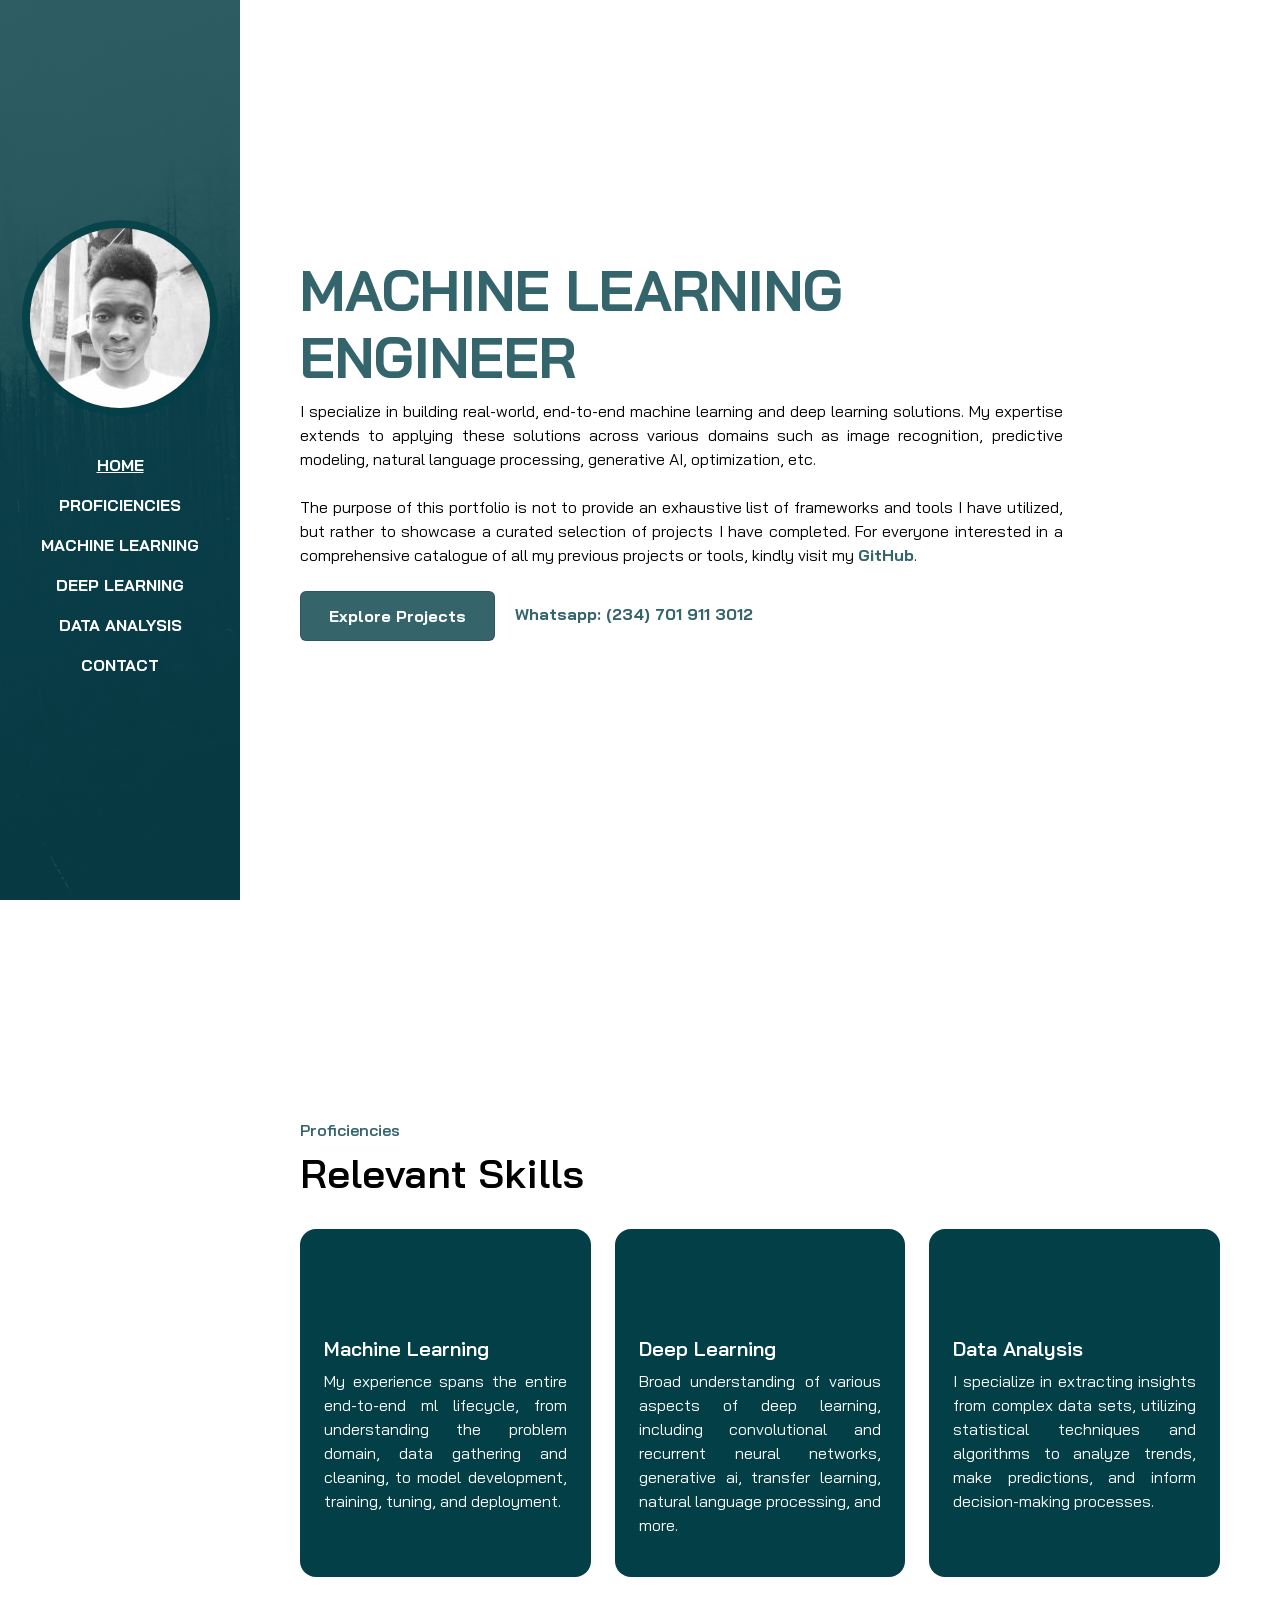
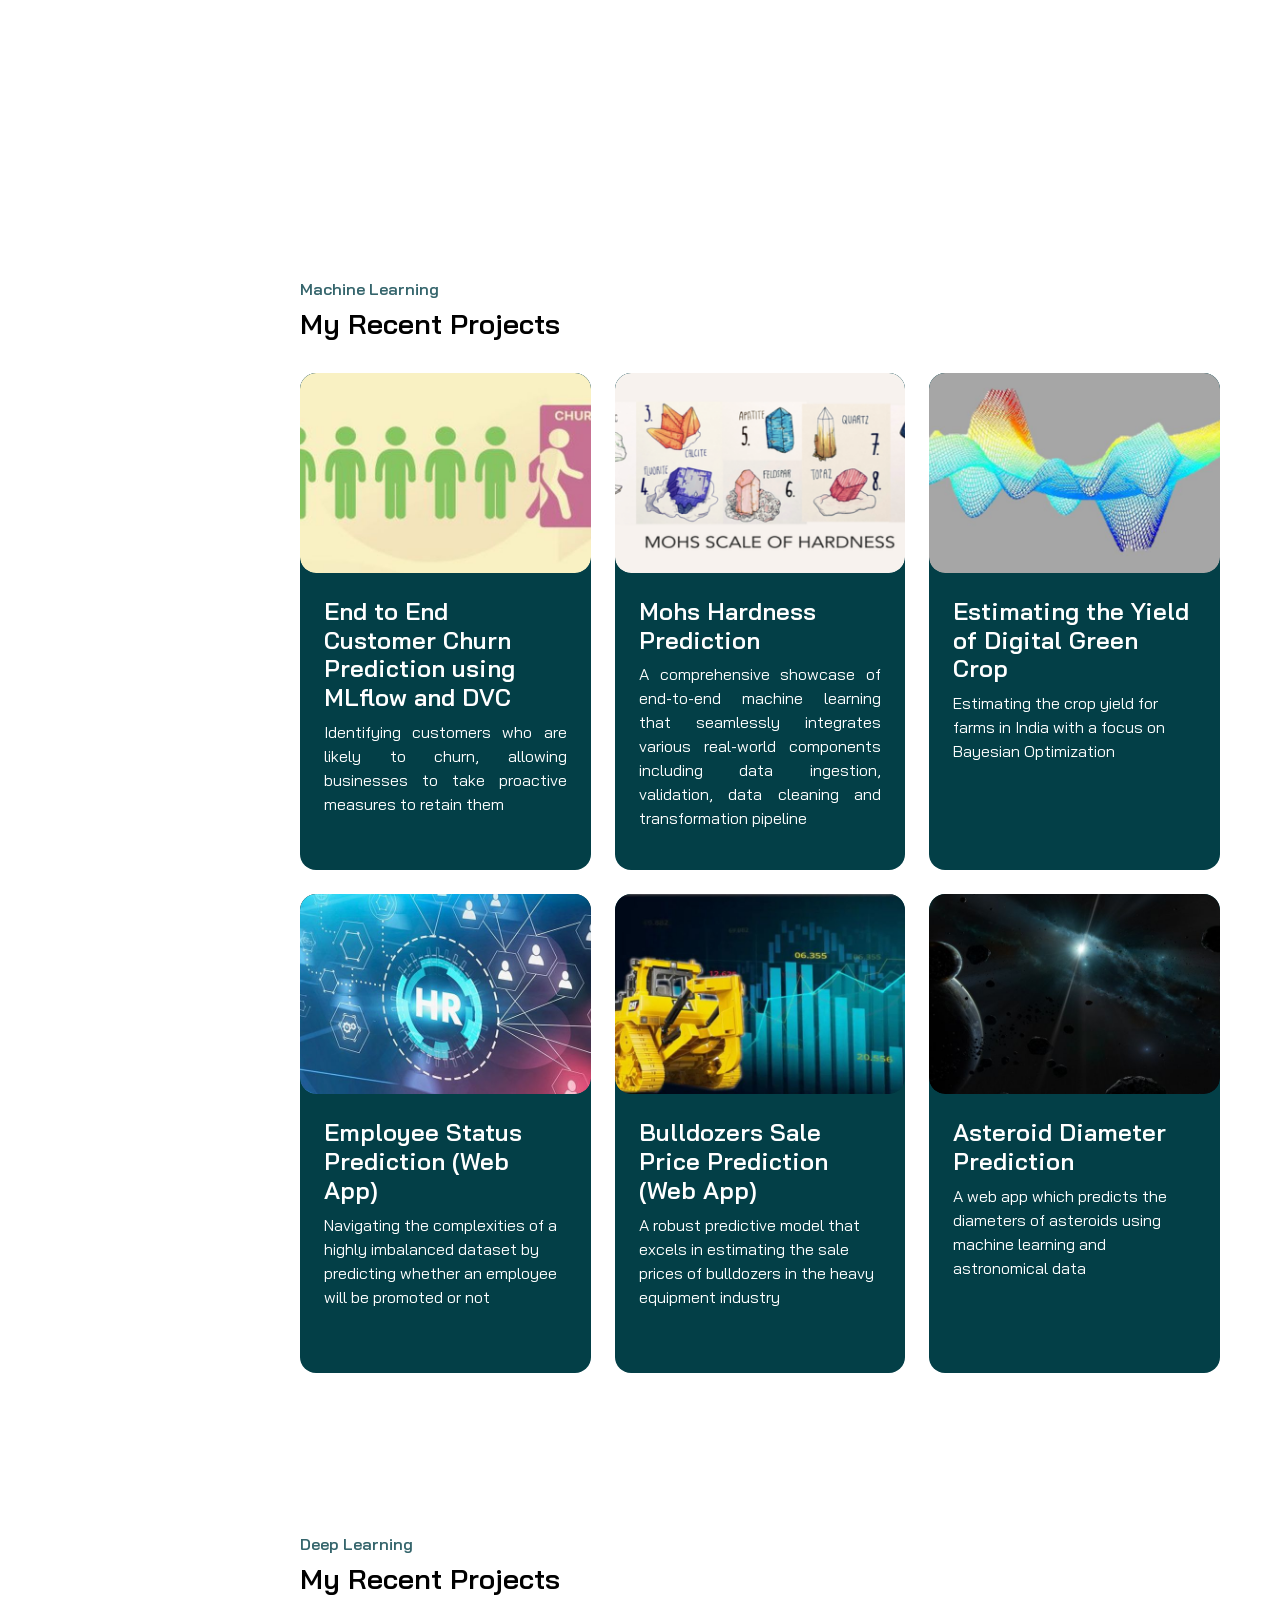
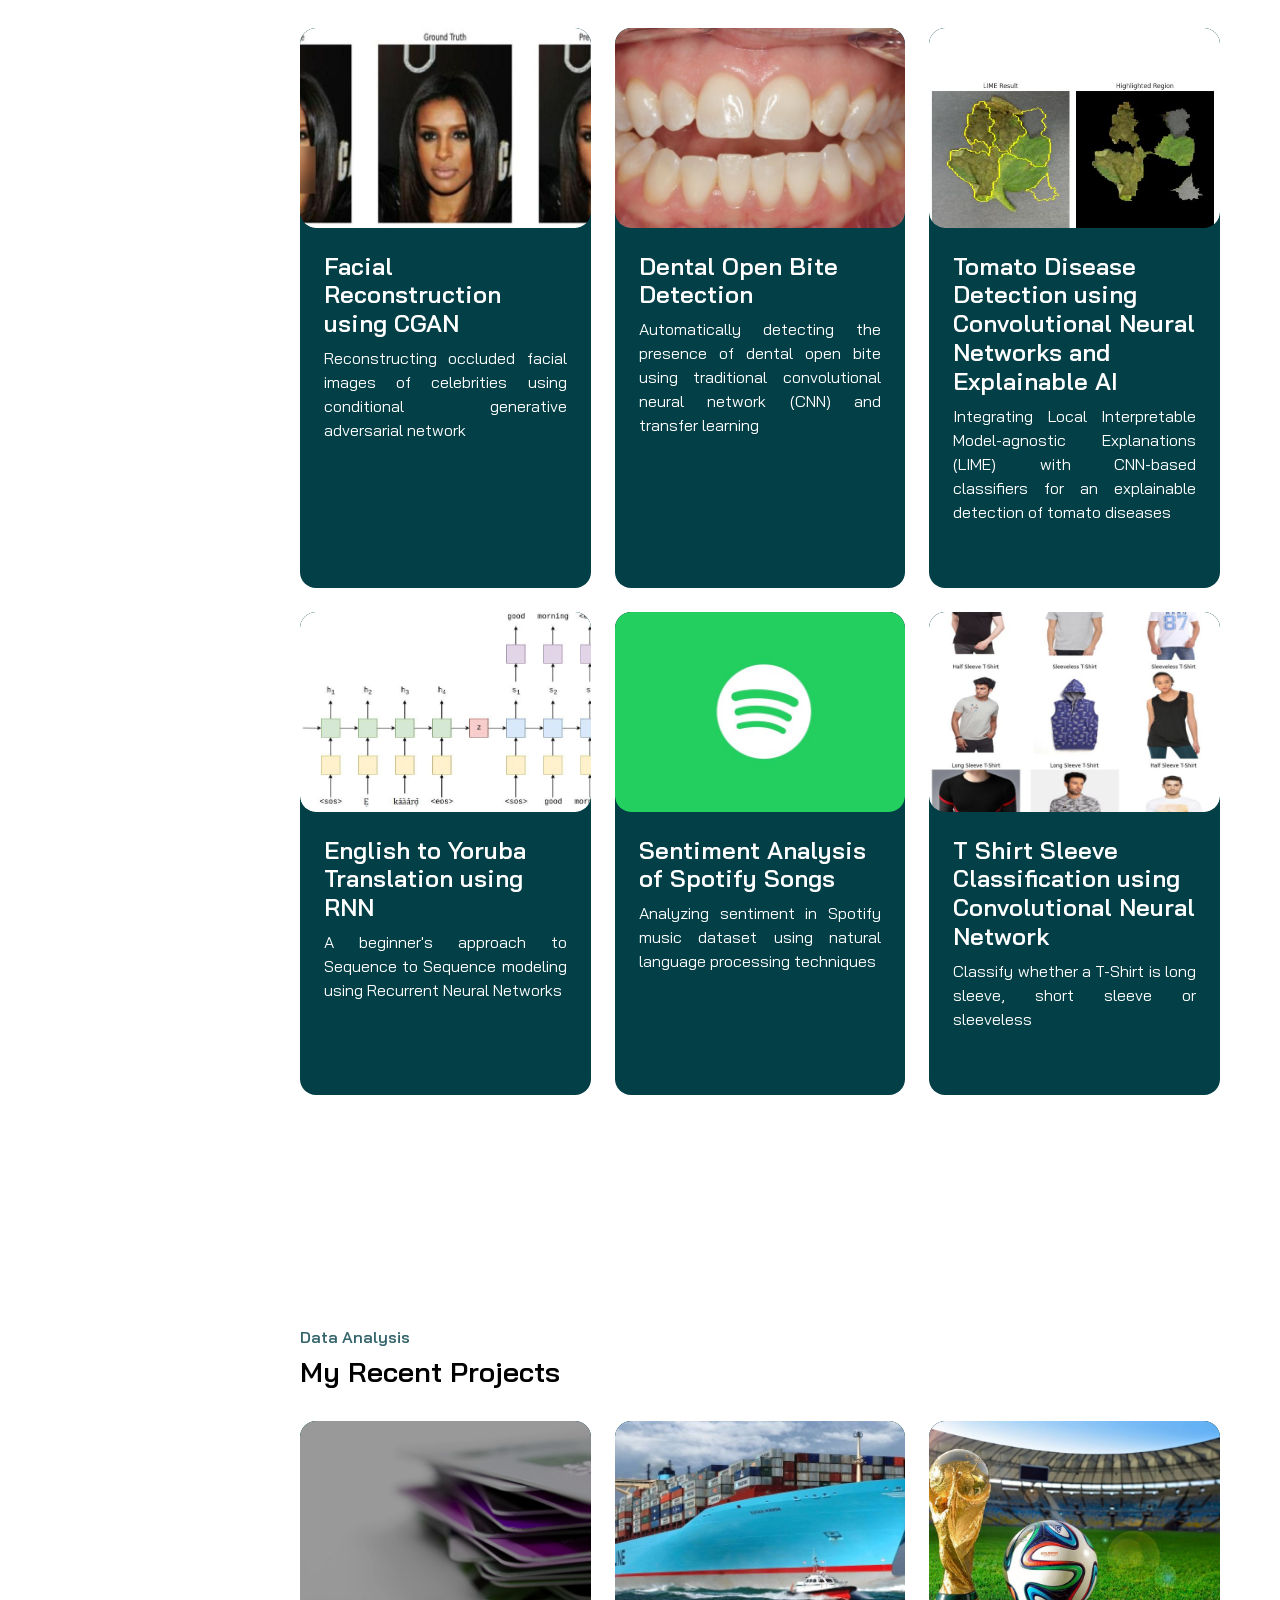
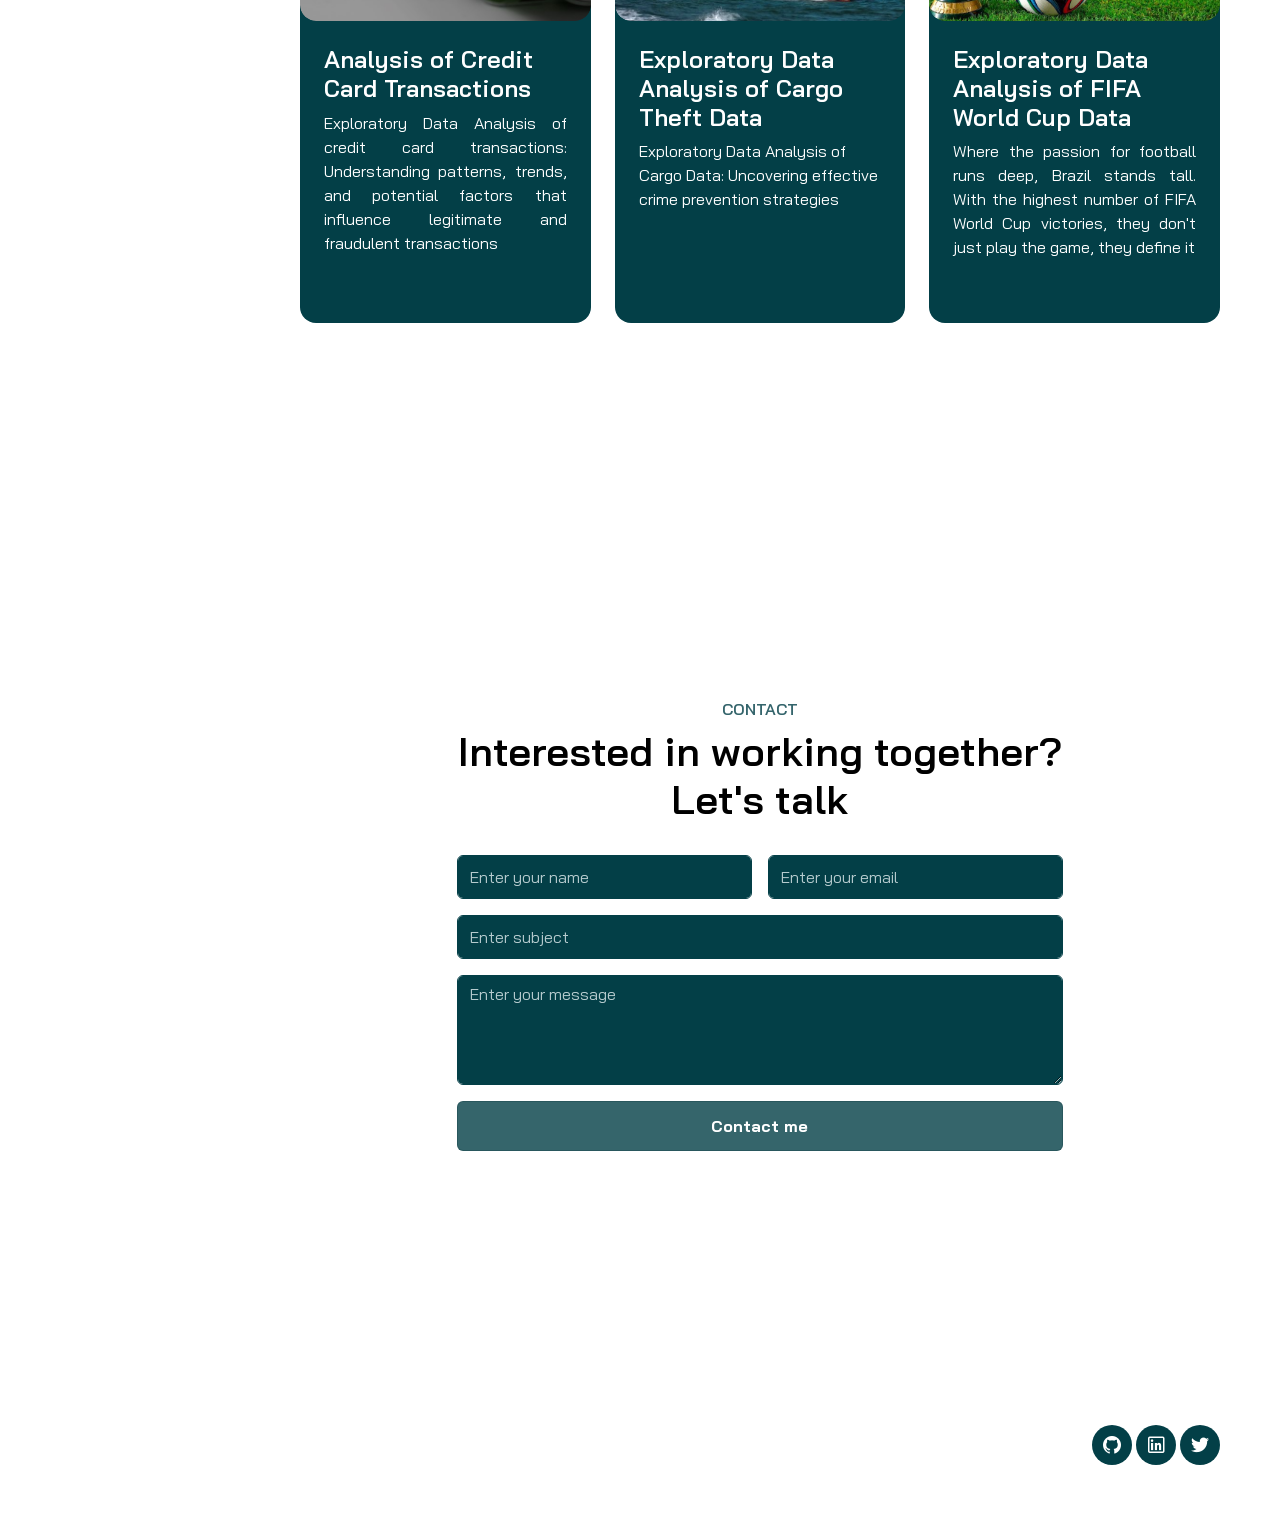
==== index.html @ 70b1b518 "Update index.html" ====
<!DOCTYPE html>
<html lang="en">

<head>
    <meta charset="UTF-8">
    <meta http-equiv="X-UA-Compatible" content="IE=edge">
    <meta name="viewport" content="width=device-width, initial-scale=1.0">
    <title>Micheal Machine Learning Engineer</title>
    <link rel="stylesheet" href="./assets/css/bootstrap.min.css">
    <link rel="stylesheet" href="./assets/css/aos.css">
    <link rel="stylesheet" href="./assets/css/line-awesome.min.css">
    <link rel="stylesheet" href="./assets/css/style.css">
</head>

<body data-bs-spy="scroll" data-bs-target=".navbar">

    <!-- NAVBAR -->
    <nav class="navbar navbar-expand-lg navbar-dark fixed-top">
        <div class="container flex-lg-column">
            <a class="navbar-brand mx-lg-auto mb-lg-4" href="/">
                <span class="h3 fw-bold d-block d-lg-none">Oyebamiji Micheal</span>
                <img src="./assets/images/person.jpg" class="d-none d-lg-block rounded-circle" alt="">
            </a>
            <button class="navbar-toggler" type="button" data-bs-toggle="collapse" data-bs-target="#navbarNav"
                aria-controls="navbarNav" aria-expanded="false" aria-label="Toggle navigation">
                <span class="navbar-toggler-icon"></span>
            </button>
            <div class="collapse navbar-collapse" id="navbarNav">
                <ul class="navbar-nav ms-auto flex-lg-column text-lg-center">

                    <li class="nav-item">
                        <a class="nav-link" href="#home">Home</a>
                    </li>
                    <li class="nav-item">
                        <a class="nav-link" href="#proficiencies">Proficiencies</a>
                    </li>
                    <li class="nav-item">
                        <a class="nav-link" href="#ml">Machine Learning</a>
                    </li>
                    <li class="nav-item">
                        <a class="nav-link" href="#dl">Deep Learning</a>
                    </li>
                    <li class="nav-item">
                        <a class="nav-link" href="#analysis">Data Analysis</a>
                    </li>
                    <li class="nav-item">
                        <a class="nav-link" href="#contact">Contact</a>
                    </li>

                </ul>
            </div>
        </div>
    </nav>
    <!-- //NAVBAR -->

    <!-- CONTENT WRAPPER -->
    <div id="content-wrapper">

        <!-- HOME -->
        <section id="home" class="full-height px-lg-5">
            
            <div class="container">
                <img src="./assets/images/person.jpg" id="pic" class="d-lg-none d-lg-block rounded-circle" alt="" style="width: 180px !important; height: 180px !important;">
            </div>
            <div class="container">
                <div class="row">
                    <div class="col-lg-10">
                        <h1 class="display-4 fw-bold"><span class="text-brand">MACHINE LEARNING ENGINEER</span></h1>
                        <p align="justify" class="mt-2 mb-4">I specialize in building real-world, end-to-end machine learning and deep learning solutions. My expertise extends to applying these solutions across various domains such as image recognition, predictive modeling, natural language processing, generative AI, optimization, etc.</p>
                        <p align="justify" class="mt-2 mb-4">The purpose of this portfolio is not to provide an exhaustive list of frameworks and tools I have utilized, but rather to showcase a curated selection of projects I have completed. For everyone interested in a comprehensive catalogue of all my previous projects or tools, kindly visit my <a href="https://github.com/Oyebamiji-Micheal" target="_blank" class="link-custom">GitHub</a>.</p>
                        <div>
                            <a href="#ml" class="btn btn-brand me-3">Explore Projects</a> <br class="break" style="display:none;">
                            <a href="#" class="link-custom">Whatsapp: (234) 701 911 3012</a>
                        </div>
                    </div>
                </div>
            </div>

        </section>
        <!-- //HOME -->

        <!-- PROFICIENCIES -->
        <section id="proficiencies" class="full-height px-lg-5">
            <div class="container">

                <div class="row pb-4">
                    <div class="col-lg-8">
                        <h6 class="text-brand">Proficiencies</h6>
                        <h1>Relevant Skills</h1>
                    </div>
                </div>

                <div class="row gy-4">
                    <div class="col-md-4">
                        <div class="service p-4 bg-base rounded-4 shadow-effect">
                            <div class="iconbox rounded-4">
                                <i class="las la-pencil-ruler"></i>
                            </div>
                            <h5 class="mt-4 mb-2">Machine Learning</h5>
                            <p align="justify">My experience spans the entire end-to-end ml lifecycle, from understanding the problem domain, data gathering and cleaning, to model development, training, tuning, and deployment.</p>
                        </div>
                    </div>

                    <div class="col-md-4">
                        <div class="service p-4 bg-base rounded-4 shadow-effect">
                            <div class="iconbox rounded-4">
                                <i class="las la-laptop-code"></i>
                            </div>
                            <h5 class="mt-4 mb-2">Deep Learning</h5>
                            <p align="justify">Broad understanding of various aspects of deep learning, including convolutional and recurrent neural networks, generative ai, transfer learning, natural language processing, and more.</p>
                        </div>
                    </div>

                    <div class="col-md-4">
                        <div class="service p-4 bg-base rounded-4 shadow-effect">
                            <div class="iconbox rounded-4">
                                <i class="las la-feather"></i>
                            </div>
                            <h5 class="mt-4 mb-2">Data Analysis</h5>
                            <p align="justify">I specialize in extracting insights from complex data sets, utilizing statistical techniques and algorithms to analyze trends, make predictions, and inform decision-making processes.</p>
                        </div>
                    </div>

                </div>

            </div>
        </section>
        <!-- PROFICIENCIES -->

        <!-- MACHINE LEARNING -->
        <section id="ml" class="full-height px-lg-5">
            <div class="container">

                <div class="row pb-4">
                    <div class="col-lg-8">
                        <h6 class="text-brand">Machine Learning</h6>
                        <h3>My Recent Projects</h3>
                    </div>
                </div>

                <div class="row gy-4">

                    <div class="col-xl-4 col-md-6 col-sm-12">
                        <a href="https://github.com/Oyebamiji-Micheal/End-to-End-Customer-Churn-Prediction-using-MLflow-and-DVC/tree/main" target="_blank">
                            <div class="card-custom rounded-4 bg-base shadow-effect">
                                <div class="card-custom-image rounded-4">
                                    <img class="rounded-4" src="./assets/images/ml-project-7.jpg" alt="">
                                </div>
                                <div class="card-custom-content p-4">
                                    <h4 class="project-title">End to End Customer Churn Prediction using MLflow and DVC</h4>
                                    <p align="justify">Identifying customers who are likely to churn, allowing businesses to take proactive measures to retain them</p>
                                </div>
                            </div>
                        </a>
                    </div>
                    <div class="col-xl-4 col-md-6 col-sm-12">
                        <a href="https://github.com/Oyebamiji-Micheal/Prediction-of-Mohs-Hardness" target="_blank">
                            <div class="card-custom rounded-4 bg-base shadow-effect">
                                <div class="card-custom-image rounded-4">
                                    <img class="rounded-4" src="./assets/images/ml-project-1.png" alt="">
                                </div>
                                <div class="card-custom-content p-4">
                                    <h4 class="project-title">Mohs Hardness Prediction</h4>
                                    <p align="justify">A comprehensive showcase of end-to-end machine learning that seamlessly integrates various real-world components including data ingestion, validation, data cleaning and transformation pipeline</p>
                                </div>
                            </div>
                        </a>
                    </div>
                    <div class="col-xl-4 col-md-6 col-sm-12">
                        <a href="https://github.com/Oyebamiji-Micheal/Estimating-the-Yield-of-Digital-Green-Crop" target="_blank">
                            <div class="card-custom rounded-4 bg-base shadow-effect">
                                <div class="card-custom-image rounded-4">
                                    <img class="rounded-4" src="./assets/images/ml-project-2.jpg" alt="">
                                </div>
                                <div class="card-custom-content p-4">
                                    <h4>Estimating the Yield of Digital Green Crop</h4>
                                    <p>Estimating the crop yield for farms in India with a focus on Bayesian Optimization</p><br>
                                </div>
                            </div>
                        </a>
                    </div>
                    <div class="col-xl-4 col-md-6 col-sm-12">
                        <a href="https://github.com/Oyebamiji-Micheal/Employee-Status-Prediction-Web-App" target="_blank">
                            <div class="card-custom rounded-4 bg-base shadow-effect">
                                <div class="card-custom-image rounded-4">
                                    <img class="rounded-4" src="./assets/images/ml-project-3.jpg" alt="">
                                </div>
                                <div class="card-custom-content p-4">
                                    <h4>Employee Status Prediction (Web App)</h4>
                                    <p>Navigating the complexities of a highly imbalanced dataset by predicting whether an employee will be promoted or not</p><br>
                                </div>
                            </div>
                        </a>
                    </div>
                    <div class="col-xl-4 col-md-6 col-sm-12">
                        <a href="https://github.com/Oyebamiji-Micheal/Bulldozers-Sale-Price-Prediction" target="_blank">
                            <div class="card-custom rounded-4 bg-base shadow-effect">
                                <div class="card-custom-image rounded-4">
                                    <img class="rounded-4" src="./assets/images/ml-project-5.jpg" alt="">
                                </div>
                                <div class="card-custom-content p-4">
                                    <h4>Bulldozers Sale Price Prediction (Web App)</h4>
                                    <p>A robust predictive model that excels in estimating the sale prices of bulldozers in the heavy equipment industry</p><br>
                                </div>
                            </div>
                        </a>
                    </div>
                    <div class="col-xl-4 col-md-6 col-sm-12">
                        <a href="https://github.com/Oyebamiji-Micheal/Asteriod-Diameter-Prediction" target="_blank">
                            <div class="card-custom rounded-4 bg-base shadow-effect">
                                <div class="card-custom-image rounded-4">
                                    <img class="rounded-4" src="./assets/images/ml-project-6.jpg" alt="">
                                </div>
                                <div class="card-custom-content p-4">
                                    <h4>Asteroid Diameter Prediction</h4>
                                    <p>A web app which predicts the diameters of asteroids using machine learning and astronomical data</p><br>
                                </div>
                            </div>
                        </a>
                    </div>

                </div>

            </div>
        </section>
        <!-- MACHINE LEARNING -->
        
        <!-- DEEP LEARNING -->
        <section id="dl" class="full-height px-lg-5">
            <div class="container">

                <div class="row pb-4">
                    <div class="col-lg-8">
                        <h6 class="text-brand">Deep Learning</h6>
                        <h3>My Recent Projects</h3>
                    </div>
                </div>

                <div class="row gy-4">

                    <div class="col-xl-4 col-md-6 col-sm-12">
                        <a href="https://github.com/Oyebamiji-Micheal/Facial-Reconstruction-using-Conditional-Generative-Adversarial-Network" target="_blank">
                            <div class="card-custom rounded-4 bg-base shadow-effect">
                                <div class="card-custom-image rounded-4" id="little-transform">
                                    <img class="rounded-4" src="./assets/images/dl-project-1.jpg" alt="">
                                </div>
                                <div class="card-custom-content p-4">
                                    <h4 class="project-title">Facial Reconstruction using CGAN</h4>
                                    <p align="justify">Reconstructing occluded facial images of celebrities using conditional generative adversarial network</p>
                                </div>
                            </div>
                        </a>
                    </div>
                    <div class="col-xl-4 col-md-6 col-sm-12">
                        <a href="https://github.com/Oyebamiji-Micheal/Dental-Open-Bite-Detection" target="_blank">
                            <div class="card-custom rounded-4 bg-base shadow-effect">
                                <div class="card-custom-image rounded-4">
                                    <img class="rounded-4" src="./assets/images/dl-project-2.jpg" alt="">
                                </div>
                                <div class="card-custom-content p-4">
                                    <h4>Dental Open Bite Detection</h4>
                                    <p align="justify">Automatically detecting the presence of dental open bite using traditional convolutional neural network (CNN) and transfer learning</p><br>
                                </div>
                            </div>
                        </a>
                    </div>
                    <div class="col-xl-4 col-md-6 col-sm-12">
                        <a href="https://github.com/Oyebamiji-Micheal/Tomato-Disease-Detection-using-Convolutional-Neural-Networks-and-Explainable-AI" target="_blank">
                            <div class="card-custom rounded-4 bg-base shadow-effect">
                                <div class="card-custom-image rounded-4">
                                    <img class="rounded-4" src="./assets/images/dl-project-3.jpg" alt="">
                                </div>
                                <div class="card-custom-content p-4">
                                    <h4>Tomato Disease Detection using Convolutional Neural Networks and Explainable AI</h4>
                                    <p align="justify">Integrating Local Interpretable Model-agnostic Explanations (LIME) with CNN-based classifiers for an explainable detection of tomato diseases</p><br>
                                </div>
                            </div>
                        </a>
                    </div>
                    <div class="col-xl-4 col-md-6 col-sm-12">
                        <a href="https://github.com/Oyebamiji-Micheal/English-to-Yoruba-Translation-using-RNN" target="_blank">
                            <div class="card-custom rounded-4 bg-base shadow-effect">
                                <div class="card-custom-image rounded-4">
                                    <img class="rounded-4" src="./assets/images/dl-project-4.jpg" alt="">
                                </div>
                                <div class="card-custom-content p-4">
                                    <h4>English to Yoruba Translation using RNN</h4>
                                    <p align="justify">A beginner's approach to Sequence to Sequence modeling using Recurrent Neural Networks</p><br>
                                </div>
                            </div>
                        </a>
                    </div>
                    <div class="col-xl-4 col-md-6 col-sm-12">
                        <a href="https://github.com/Oyebamiji-Micheal/Sentiment-Analysis-of-Spotify-Songs" target="_blank">
                            <div class="card-custom rounded-4 bg-base shadow-effect">
                                <div class="card-custom-image rounded-4">
                                    <img class="rounded-4" src="./assets/images/dl-project-5.jpg" alt="">
                                </div>
                                <div class="card-custom-content p-4">
                                    <h4>Sentiment Analysis of Spotify Songs</h4>
                                    <p align="justify">Analyzing sentiment in Spotify music dataset using natural language processing techniques</p><br>
                                </div>
                            </div>
                        </a>
                    </div>
                    <div class="col-xl-4 col-md-6 col-sm-12">
                        <a href="https://github.com/Oyebamiji-Micheal/T-Shirt-Sleeve-Classification-using-Convolutional-Neural-Network" target="_blank">
                            <div class="card-custom rounded-4 bg-base shadow-effect">
                                <div class="card-custom-image rounded-4">
                                    <img class="rounded-4" src="./assets/images/dl-project-6.jpg" alt="">
                                </div>
                                <div class="card-custom-content p-4">
                                    <h4>T Shirt Sleeve Classification using Convolutional Neural Network</h4>
                                    <p align="justify">Classify whether a T-Shirt is long sleeve, short sleeve or sleeveless</p><br>
                                </div>
                            </div>
                        </a>
                    </div>
                </div>
            </div>
        </section>
        <!-- DEEP LEARNING -->

        <!-- DATA ANALYSIS -->
        <section id="analysis" class="full-height px-lg-5">
            <div class="container">

                <div class="row pb-4">
                    <div class="col-lg-8">
                        <h6 class="text-brand">Data Analysis</h6>
                        <h3>My Recent Projects</h3>
                    </div>
                </div>

                <div class="row gy-4">

                    <div class="col-xl-4 col-md-6 col-sm-12">
                        <a href="https://github.com/Oyebamiji-Micheal/Analysis-of-Credit-Card-Transactions" target="_blank" >
                            <div class="card-custom rounded-4 bg-base shadow-effect">
                                <div class="card-custom-image rounded-4">
                                    <img class="rounded-4" src="./assets/images/analysis-project-1.jpg" alt="">
                                </div>
                                <div class="card-custom-content p-4">
                                    <h4>Analysis of Credit Card Transactions</h4>
                                    <p align="justify">Exploratory Data Analysis of credit card transactions: Understanding patterns, trends, and potential factors that influence legitimate and fraudulent transactions</p>
                                </div>
                            </div>
                        </a>
                    </div>
                    <div class="col-xl-4 col-md-6 col-sm-12">
                        <a href="https://github.com/Oyebamiji-Micheal/Exploratory-Data-Analysis-of-Cargo-Theft-Data/tree/main" target="_blank">
                            <div class="card-custom rounded-4 bg-base shadow-effect">
                                <div class="card-custom-image rounded-4">
                                    <img class="rounded-4" src="./assets/images/analysis-project-2.jpg" alt="">
                                </div>
                                <div class="card-custom-content p-4">
                                    <h4>Exploratory Data Analysis of Cargo Theft Data</h4>
                                    <p>Exploratory Data Analysis of Cargo Data: Uncovering effective crime prevention strategies</p><br>
                                </div>
                            </div>
                        </a>
                    </div>
                    <div class="col-xl-4 col-md-6 col-sm-12">
                        <a href="https://github.com/Oyebamiji-Micheal/ALX-data-analyst-nanodegree-program/tree/master/Project%20three" target="_blank">
                            <div class="card-custom rounded-4 bg-base shadow-effect">
                                <div class="card-custom-image rounded-4">
                                    <img class="rounded-4" src="./assets/images/analysis-project-3.jpg" alt="">
                                </div>
                                <div class="card-custom-content p-4">
                                    <h4>Exploratory Data Analysis of FIFA World Cup Data</h4>
                                    <p align="justify">Where the passion for football runs deep, Brazil stands tall. With the highest number of FIFA World Cup victories, they don't just play the game, they define it</p><br>
                                </div>
                            </div>
                        </a>
                    </div>

            </div>
        </section>
        <!-- DATA ANALYSIS -->

        <!-- CONTACT -->
        <section id="contact" class="full-height px-lg-5">
            <div class="container">

                <div class="row justify-content-center text-center">
                    <div class="col-lg-8 pb-4">
                        <h6 class="text-brand">CONTACT</h6>
                        <h1>Interested in working together? Let's talk
                        </h1>
                    </div>

                    <div class="col-lg-8">
                        <form action="mailto:oyebamijimicheal10@gmail.com" method="post" enctype="text/plain" class="row g-lg-3 gy-3">
                            <div class="form-group col-md-6">
                                <input type="text" name="name" class="form-control" placeholder="Enter your name">
                            </div>
                            <div class="form-group col-md-6">
                                <input type="email" name="email" class="form-control" placeholder="Enter your email">
                            </div>
                            <div class="form-group col-12">
                                <input type="text" name="subject" class="form-control" placeholder="Enter subject">
                            </div>
                            <div class="form-group col-12">
                                <textarea name="message" rows="4" class="form-control" placeholder="Enter your message"></textarea>
                            </div>
                            <div class="form-group col-12 d-grid">
                                <button type="submit" class="btn btn-brand">Contact me</button>
                            </div>
                        </form>
                    </div>
            </div>
        </section>
        <!-- //CONTACT -->

        <!-- FOOTER -->
        <footer class="py-5 px-lg-5">
            <div class="container">
                <div class="row gy-4 justify-content-between">
                    <div class="col-auto">
                        <p class="mb-0"> <a href="#" class="fw-bold"></a></p>
                    </div>
                    <div class="col-auto">
                        <div class="social-icons">
                            <a href="https://github.com/Oyebamiji-Micheal/" target="_blank"><i class="lab la-github"></i></a>
                            <a href="https://www.linkedin.com/in/oyebamiji-micheal/" target="_blank"><i class="lab la-linkedin"></i></a>
                            <a href="https://twitter.com/MichealOjuri" target="_blank"><i class="lab la-twitter"></i></a>
                        </div>
                    </div>
                </div>
            </div>
        </footer>
        <!-- //FOOTER -->

    </div>
    <!-- //CONTENT WRAPPER -->



    <script src="./assets/js/bootstrap.bundle.min.js"></script>
    <script src="./assets/js/aos.js"></script>
    <script src="./assets/js/main.js"></script>
</body>

</html>
---- assets/css/line-awesome.min.css ----
.la,.lab,.lad,.lal,.lar,.las{-moz-osx-font-smoothing:grayscale;-webkit-font-smoothing:antialiased;display:inline-block;font-style:normal;font-variant:normal;text-rendering:auto;line-height:1}.la-lg{font-size:1.33333em;line-height:.75em;vertical-align:-.0667em}.la-xs{font-size:.75em}.la-sm{font-size:.875em}.la-1x{font-size:1em}.la-2x{font-size:2em}.la-3x{font-size:3em}.la-4x{font-size:4em}.la-5x{font-size:5em}.la-6x{font-size:6em}.la-7x{font-size:7em}.la-8x{font-size:8em}.la-9x{font-size:9em}.la-10x{font-size:10em}.la-fw{text-align:center;width:1.25em}.la-ul{list-style-type:none;margin-left:2.5em;padding-left:0}.la-ul>li{position:relative}.la-li{left:-2em;position:absolute;text-align:center;width:2em;line-height:inherit}.la-border{border:solid .08em #eee;border-radius:.1em;padding:.2em .25em .15em}.la-pull-left{float:left}.la-pull-right{float:right}.la.la-pull-left,.lab.la-pull-left,.lal.la-pull-left,.lar.la-pull-left,.las.la-pull-left{margin-right:.3em}.la.la-pull-right,.lab.la-pull-right,.lal.la-pull-right,.lar.la-pull-right,.las.la-pull-right{margin-left:.3em}.la-spin{-webkit-animation:la-spin 2s infinite linear;animation:la-spin 2s infinite linear}.la-pulse{-webkit-animation:la-spin 1s infinite steps(8);animation:la-spin 1s infinite steps(8)}@-webkit-keyframes la-spin{0%{-webkit-transform:rotate(0);transform:rotate(0)}100%{-webkit-transform:rotate(360deg);transform:rotate(360deg)}}@keyframes la-spin{0%{-webkit-transform:rotate(0);transform:rotate(0)}100%{-webkit-transform:rotate(360deg);transform:rotate(360deg)}}.la-rotate-90{-webkit-transform:rotate(90deg);transform:rotate(90deg)}.la-rotate-180{-webkit-transform:rotate(180deg);transform:rotate(180deg)}.la-rotate-270{-webkit-transform:rotate(270deg);transform:rotate(270deg)}.la-flip-horizontal{-webkit-transform:scale(-1,1);transform:scale(-1,1)}.la-flip-vertical{-webkit-transform:scale(1,-1);transform:scale(1,-1)}.la-flip-both,.la-flip-horizontal.la-flip-vertical{-webkit-transform:scale(-1,-1);transform:scale(-1,-1)}:root .la-flip-both,:root .la-flip-horizontal,:root .la-flip-vertical,:root .la-rotate-180,:root .la-rotate-270,:root .la-rotate-90{-webkit-filter:none;filter:none}.la-stack{display:inline-block;height:2em;line-height:2em;position:relative;vertical-align:middle;width:2.5em}.la-stack-1x,.la-stack-2x{left:0;position:absolute;text-align:center;width:100%}.la-stack-1x{line-height:inherit}.la-stack-2x{font-size:2em}.la-inverse{color:#fff}.la-500px:before{content:"\f26e"}.la-accessible-icon:before{content:"\f368"}.la-accusoft:before{content:"\f369"}.la-acquisitions-incorporated:before{content:"\f6af"}.la-ad:before{content:"\f641"}.la-address-book:before{content:"\f2b9"}.la-address-card:before{content:"\f2bb"}.la-adjust:before{content:"\f042"}.la-adn:before{content:"\f170"}.la-adobe:before{content:"\f778"}.la-adversal:before{content:"\f36a"}.la-affiliatetheme:before{content:"\f36b"}.la-air-freshener:before{content:"\f5d0"}.la-airbnb:before{content:"\f834"}.la-algolia:before{content:"\f36c"}.la-align-center:before{content:"\f037"}.la-align-justify:before{content:"\f039"}.la-align-left:before{content:"\f036"}.la-align-right:before{content:"\f038"}.la-alipay:before{content:"\f642"}.la-allergies:before{content:"\f461"}.la-amazon:before{content:"\f270"}.la-amazon-pay:before{content:"\f42c"}.la-ambulance:before{content:"\f0f9"}.la-american-sign-language-interpreting:before{content:"\f2a3"}.la-amilia:before{content:"\f36d"}.la-anchor:before{content:"\f13d"}.la-android:before{content:"\f17b"}.la-angellist:before{content:"\f209"}.la-angle-double-down:before{content:"\f103"}.la-angle-double-left:before{content:"\f100"}.la-angle-double-right:before{content:"\f101"}.la-angle-double-up:before{content:"\f102"}.la-angle-down:before{content:"\f107"}.la-angle-left:before{content:"\f104"}.la-angle-right:before{content:"\f105"}.la-angle-up:before{content:"\f106"}.la-angry:before{content:"\f556"}.la-angrycreative:before{content:"\f36e"}.la-angular:before{content:"\f420"}.la-ankh:before{content:"\f644"}.la-app-store:before{content:"\f36f"}.la-app-store-ios:before{content:"\f370"}.la-apper:before{content:"\f371"}.la-apple:before{content:"\f179"}.la-apple-alt:before{content:"\f5d1"}.la-apple-pay:before{content:"\f415"}.la-archive:before{content:"\f187"}.la-archway:before{content:"\f557"}.la-arrow-alt-circle-down:before{content:"\f358"}.la-arrow-alt-circle-left:before{content:"\f359"}.la-arrow-alt-circle-right:before{content:"\f35a"}.la-arrow-alt-circle-up:before{content:"\f35b"}.la-arrow-circle-down:before{content:"\f0ab"}.la-arrow-circle-left:before{content:"\f0a8"}.la-arrow-circle-right:before{content:"\f0a9"}.la-arrow-circle-up:before{content:"\f0aa"}.la-arrow-down:before{content:"\f063"}.la-arrow-left:before{content:"\f060"}.la-arrow-right:before{content:"\f061"}.la-arrow-up:before{content:"\f062"}.la-arrows-alt:before{content:"\f0b2"}.la-arrows-alt-h:before{content:"\f337"}.la-arrows-alt-v:before{content:"\f338"}.la-artstation:before{content:"\f77a"}.la-assistive-listening-systems:before{content:"\f2a2"}.la-asterisk:before{content:"\f069"}.la-asymmetrik:before{content:"\f372"}.la-at:before{content:"\f1fa"}.la-atlas:before{content:"\f558"}.la-atlassian:before{content:"\f77b"}.la-atom:before{content:"\f5d2"}.la-audible:before{content:"\f373"}.la-audio-description:before{content:"\f29e"}.la-autoprefixer:before{content:"\f41c"}.la-avianex:before{content:"\f374"}.la-aviato:before{content:"\f421"}.la-award:before{content:"\f559"}.la-aws:before{content:"\f375"}.la-baby:before{content:"\f77c"}.la-baby-carriage:before{content:"\f77d"}.la-backspace:before{content:"\f55a"}.la-backward:before{content:"\f04a"}.la-bacon:before{content:"\f7e5"}.la-balance-scale:before{content:"\f24e"}.la-balance-scale-left:before{content:"\f515"}.la-balance-scale-right:before{content:"\f516"}.la-ban:before{content:"\f05e"}.la-band-aid:before{content:"\f462"}.la-bandcamp:before{content:"\f2d5"}.la-barcode:before{content:"\f02a"}.la-bars:before{content:"\f0c9"}.la-baseball-ball:before{content:"\f433"}.la-basketball-ball:before{content:"\f434"}.la-bath:before{content:"\f2cd"}.la-battery-empty:before{content:"\f244"}.la-battery-full:before{content:"\f240"}.la-battery-half:before{content:"\f242"}.la-battery-quarter:before{content:"\f243"}.la-battery-three-quarters:before{content:"\f241"}.la-battle-net:before{content:"\f835"}.la-bed:before{content:"\f236"}.la-beer:before{content:"\f0fc"}.la-behance:before{content:"\f1b4"}.la-behance-square:before{content:"\f1b5"}.la-bell:before{content:"\f0f3"}.la-bell-slash:before{content:"\f1f6"}.la-bezier-curve:before{content:"\f55b"}.la-bible:before{content:"\f647"}.la-bicycle:before{content:"\f206"}.la-biking:before{content:"\f84a"}.la-bimobject:before{content:"\f378"}.la-binoculars:before{content:"\f1e5"}.la-biohazard:before{content:"\f780"}.la-birthday-cake:before{content:"\f1fd"}.la-bitbucket:before{content:"\f171"}.la-bitcoin:before{content:"\f379"}.la-bity:before{content:"\f37a"}.la-black-tie:before{content:"\f27e"}.la-blackberry:before{content:"\f37b"}.la-blender:before{content:"\f517"}.la-blender-phone:before{content:"\f6b6"}.la-blind:before{content:"\f29d"}.la-blog:before{content:"\f781"}.la-blogger:before{content:"\f37c"}.la-blogger-b:before{content:"\f37d"}.la-bluetooth:before{content:"\f293"}.la-bluetooth-b:before{content:"\f294"}.la-bold:before{content:"\f032"}.la-bolt:before{content:"\f0e7"}.la-bomb:before{content:"\f1e2"}.la-bone:before{content:"\f5d7"}.la-bong:before{content:"\f55c"}.la-book:before{content:"\f02d"}.la-book-dead:before{content:"\f6b7"}.la-book-medical:before{content:"\f7e6"}.la-book-open:before{content:"\f518"}.la-book-reader:before{content:"\f5da"}.la-bookmark:before{content:"\f02e"}.la-bootstrap:before{content:"\f836"}.la-border-all:before{content:"\f84c"}.la-border-none:before{content:"\f850"}.la-border-style:before{content:"\f853"}.la-bowling-ball:before{content:"\f436"}.la-box:before{content:"\f466"}.la-box-open:before{content:"\f49e"}.la-boxes:before{content:"\f468"}.la-braille:before{content:"\f2a1"}.la-brain:before{content:"\f5dc"}.la-bread-slice:before{content:"\f7ec"}.la-briefcase:before{content:"\f0b1"}.la-briefcase-medical:before{content:"\f469"}.la-broadcast-tower:before{content:"\f519"}.la-broom:before{content:"\f51a"}.la-brush:before{content:"\f55d"}.la-btc:before{content:"\f15a"}.la-buffer:before{content:"\f837"}.la-bug:before{content:"\f188"}.la-building:before{content:"\f1ad"}.la-bullhorn:before{content:"\f0a1"}.la-bullseye:before{content:"\f140"}.la-burn:before{content:"\f46a"}.la-buromobelexperte:before{content:"\f37f"}.la-bus:before{content:"\f207"}.la-bus-alt:before{content:"\f55e"}.la-business-time:before{content:"\f64a"}.la-buy-n-large:before{content:"\f8a6"}.la-buysellads:before{content:"\f20d"}.la-calculator:before{content:"\f1ec"}.la-calendar:before{content:"\f133"}.la-calendar-alt:before{content:"\f073"}.la-calendar-check:before{content:"\f274"}.la-calendar-day:before{content:"\f783"}.la-calendar-minus:before{content:"\f272"}.la-calendar-plus:before{content:"\f271"}.la-calendar-times:before{content:"\f273"}.la-calendar-week:before{content:"\f784"}.la-camera:before{content:"\f030"}.la-camera-retro:before{content:"\f083"}.la-campground:before{content:"\f6bb"}.la-canadian-maple-leaf:before{content:"\f785"}.la-candy-cane:before{content:"\f786"}.la-cannabis:before{content:"\f55f"}.la-capsules:before{content:"\f46b"}.la-car:before{content:"\f1b9"}.la-car-alt:before{content:"\f5de"}.la-car-battery:before{content:"\f5df"}.la-car-crash:before{content:"\f5e1"}.la-car-side:before{content:"\f5e4"}.la-caret-down:before{content:"\f0d7"}.la-caret-left:before{content:"\f0d9"}.la-caret-right:before{content:"\f0da"}.la-caret-square-down:before{content:"\f150"}.la-caret-square-left:before{content:"\f191"}.la-caret-square-right:before{content:"\f152"}.la-caret-square-up:before{content:"\f151"}.la-caret-up:before{content:"\f0d8"}.la-carrot:before{content:"\f787"}.la-cart-arrow-down:before{content:"\f218"}.la-cart-plus:before{content:"\f217"}.la-cash-register:before{content:"\f788"}.la-cat:before{content:"\f6be"}.la-cc-amazon-pay:before{content:"\f42d"}.la-cc-amex:before{content:"\f1f3"}.la-cc-apple-pay:before{content:"\f416"}.la-cc-diners-club:before{content:"\f24c"}.la-cc-discover:before{content:"\f1f2"}.la-cc-jcb:before{content:"\f24b"}.la-cc-mastercard:before{content:"\f1f1"}.la-cc-paypal:before{content:"\f1f4"}.la-cc-stripe:before{content:"\f1f5"}.la-cc-visa:before{content:"\f1f0"}.la-centercode:before{content:"\f380"}.la-centos:before{content:"\f789"}.la-certificate:before{content:"\f0a3"}.la-chair:before{content:"\f6c0"}.la-chalkboard:before{content:"\f51b"}.la-chalkboard-teacher:before{content:"\f51c"}.la-charging-station:before{content:"\f5e7"}.la-chart-area:before{content:"\f1fe"}.la-chart-bar:before{content:"\f080"}.la-chart-line:before{content:"\f201"}.la-chart-pie:before{content:"\f200"}.la-check:before{content:"\f00c"}.la-check-circle:before{content:"\f058"}.la-check-double:before{content:"\f560"}.la-check-square:before{content:"\f14a"}.la-cheese:before{content:"\f7ef"}.la-chess:before{content:"\f439"}.la-chess-bishop:before{content:"\f43a"}.la-chess-board:before{content:"\f43c"}.la-chess-king:before{content:"\f43f"}.la-chess-knight:before{content:"\f441"}.la-chess-pawn:before{content:"\f443"}.la-chess-queen:before{content:"\f445"}.la-chess-rook:before{content:"\f447"}.la-chevron-circle-down:before{content:"\f13a"}.la-chevron-circle-left:before{content:"\f137"}.la-chevron-circle-right:before{content:"\f138"}.la-chevron-circle-up:before{content:"\f139"}.la-chevron-down:before{content:"\f078"}.la-chevron-left:before{content:"\f053"}.la-chevron-right:before{content:"\f054"}.la-chevron-up:before{content:"\f077"}.la-child:before{content:"\f1ae"}.la-chrome:before{content:"\f268"}.la-chromecast:before{content:"\f838"}.la-church:before{content:"\f51d"}.la-circle:before{content:"\f111"}.la-circle-notch:before{content:"\f1ce"}.la-city:before{content:"\f64f"}.la-clinic-medical:before{content:"\f7f2"}.la-clipboard:before{content:"\f328"}.la-clipboard-check:before{content:"\f46c"}.la-clipboard-list:before{content:"\f46d"}.la-clock:before{content:"\f017"}.la-clone:before{content:"\f24d"}.la-closed-captioning:before{content:"\f20a"}.la-cloud:before{content:"\f0c2"}.la-cloud-download-alt:before{content:"\f381"}.la-cloud-meatball:before{content:"\f73b"}.la-cloud-moon:before{content:"\f6c3"}.la-cloud-moon-rain:before{content:"\f73c"}.la-cloud-rain:before{content:"\f73d"}.la-cloud-showers-heavy:before{content:"\f740"}.la-cloud-sun:before{content:"\f6c4"}.la-cloud-sun-rain:before{content:"\f743"}.la-cloud-upload-alt:before{content:"\f382"}.la-cloudscale:before{content:"\f383"}.la-cloudsmith:before{content:"\f384"}.la-cloudversify:before{content:"\f385"}.la-cocktail:before{content:"\f561"}.la-code:before{content:"\f121"}.la-code-branch:before{content:"\f126"}.la-codepen:before{content:"\f1cb"}.la-codiepie:before{content:"\f284"}.la-coffee:before{content:"\f0f4"}.la-cog:before{content:"\f013"}.la-cogs:before{content:"\f085"}.la-coins:before{content:"\f51e"}.la-columns:before{content:"\f0db"}.la-comment:before{content:"\f075"}.la-comment-alt:before{content:"\f27a"}.la-comment-dollar:before{content:"\f651"}.la-comment-dots:before{content:"\f4ad"}.la-comment-medical:before{content:"\f7f5"}.la-comment-slash:before{content:"\f4b3"}.la-comments:before{content:"\f086"}.la-comments-dollar:before{content:"\f653"}.la-compact-disc:before{content:"\f51f"}.la-compass:before{content:"\f14e"}.la-compress:before{content:"\f066"}.la-compress-arrows-alt:before{content:"\f78c"}.la-concierge-bell:before{content:"\f562"}.la-confluence:before{content:"\f78d"}.la-connectdevelop:before{content:"\f20e"}.la-contao:before{content:"\f26d"}.la-cookie:before{content:"\f563"}.la-cookie-bite:before{content:"\f564"}.la-copy:before{content:"\f0c5"}.la-copyright:before{content:"\f1f9"}.la-cotton-bureau:before{content:"\f89e"}.la-couch:before{content:"\f4b8"}.la-cpanel:before{content:"\f388"}.la-creative-commons:before{content:"\f25e"}.la-creative-commons-by:before{content:"\f4e7"}.la-creative-commons-nc:before{content:"\f4e8"}.la-creative-commons-nc-eu:before{content:"\f4e9"}.la-creative-commons-nc-jp:before{content:"\f4ea"}.la-creative-commons-nd:before{content:"\f4eb"}.la-creative-commons-pd:before{content:"\f4ec"}.la-creative-commons-pd-alt:before{content:"\f4ed"}.la-creative-commons-remix:before{content:"\f4ee"}.la-creative-commons-sa:before{content:"\f4ef"}.la-creative-commons-sampling:before{content:"\f4f0"}.la-creative-commons-sampling-plus:before{content:"\f4f1"}.la-creative-commons-share:before{content:"\f4f2"}.la-creative-commons-zero:before{content:"\f4f3"}.la-credit-card:before{content:"\f09d"}.la-critical-role:before{content:"\f6c9"}.la-crop:before{content:"\f125"}.la-crop-alt:before{content:"\f565"}.la-cross:before{content:"\f654"}.la-crosshairs:before{content:"\f05b"}.la-crow:before{content:"\f520"}.la-crown:before{content:"\f521"}.la-crutch:before{content:"\f7f7"}.la-css3:before{content:"\f13c"}.la-css3-alt:before{content:"\f38b"}.la-cube:before{content:"\f1b2"}.la-cubes:before{content:"\f1b3"}.la-cut:before{content:"\f0c4"}.la-cuttlefish:before{content:"\f38c"}.la-d-and-d:before{content:"\f38d"}.la-d-and-d-beyond:before{content:"\f6ca"}.la-dashcube:before{content:"\f210"}.la-database:before{content:"\f1c0"}.la-deaf:before{content:"\f2a4"}.la-delicious:before{content:"\f1a5"}.la-democrat:before{content:"\f747"}.la-deploydog:before{content:"\f38e"}.la-deskpro:before{content:"\f38f"}.la-desktop:before{content:"\f108"}.la-dev:before{content:"\f6cc"}.la-deviantart:before{content:"\f1bd"}.la-dharmachakra:before{content:"\f655"}.la-dhl:before{content:"\f790"}.la-diagnoses:before{content:"\f470"}.la-diaspora:before{content:"\f791"}.la-dice:before{content:"\f522"}.la-dice-d20:before{content:"\f6cf"}.la-dice-d6:before{content:"\f6d1"}.la-dice-five:before{content:"\f523"}.la-dice-four:before{content:"\f524"}.la-dice-one:before{content:"\f525"}.la-dice-six:before{content:"\f526"}.la-dice-three:before{content:"\f527"}.la-dice-two:before{content:"\f528"}.la-digg:before{content:"\f1a6"}.la-digital-ocean:before{content:"\f391"}.la-digital-tachograph:before{content:"\f566"}.la-directions:before{content:"\f5eb"}.la-discord:before{content:"\f392"}.la-discourse:before{content:"\f393"}.la-divide:before{content:"\f529"}.la-dizzy:before{content:"\f567"}.la-dna:before{content:"\f471"}.la-dochub:before{content:"\f394"}.la-docker:before{content:"\f395"}.la-dog:before{content:"\f6d3"}.la-dollar-sign:before{content:"\f155"}.la-dolly:before{content:"\f472"}.la-dolly-flatbed:before{content:"\f474"}.la-donate:before{content:"\f4b9"}.la-door-closed:before{content:"\f52a"}.la-door-open:before{content:"\f52b"}.la-dot-circle:before{content:"\f192"}.la-dove:before{content:"\f4ba"}.la-download:before{content:"\f019"}.la-draft2digital:before{content:"\f396"}.la-drafting-compass:before{content:"\f568"}.la-dragon:before{content:"\f6d5"}.la-draw-polygon:before{content:"\f5ee"}.la-dribbble:before{content:"\f17d"}.la-dribbble-square:before{content:"\f397"}.la-dropbox:before{content:"\f16b"}.la-drum:before{content:"\f569"}.la-drum-steelpan:before{content:"\f56a"}.la-drumstick-bite:before{content:"\f6d7"}.la-drupal:before{content:"\f1a9"}.la-dumbbell:before{content:"\f44b"}.la-dumpster:before{content:"\f793"}.la-dumpster-fire:before{content:"\f794"}.la-dungeon:before{content:"\f6d9"}.la-dyalog:before{content:"\f399"}.la-earlybirds:before{content:"\f39a"}.la-ebay:before{content:"\f4f4"}.la-edge:before{content:"\f282"}.la-edit:before{content:"\f044"}.la-egg:before{content:"\f7fb"}.la-eject:before{content:"\f052"}.la-elementor:before{content:"\f430"}.la-ellipsis-h:before{content:"\f141"}.la-ellipsis-v:before{content:"\f142"}.la-ello:before{content:"\f5f1"}.la-ember:before{content:"\f423"}.la-empire:before{content:"\f1d1"}.la-envelope:before{content:"\f0e0"}.la-envelope-open:before{content:"\f2b6"}.la-envelope-open-text:before{content:"\f658"}.la-envelope-square:before{content:"\f199"}.la-envira:before{content:"\f299"}.la-equals:before{content:"\f52c"}.la-eraser:before{content:"\f12d"}.la-erlang:before{content:"\f39d"}.la-ethereum:before{content:"\f42e"}.la-ethernet:before{content:"\f796"}.la-etsy:before{content:"\f2d7"}.la-euro-sign:before{content:"\f153"}.la-evernote:before{content:"\f839"}.la-exchange-alt:before{content:"\f362"}.la-exclamation:before{content:"\f12a"}.la-exclamation-circle:before{content:"\f06a"}.la-exclamation-triangle:before{content:"\f071"}.la-expand:before{content:"\f065"}.la-expand-arrows-alt:before{content:"\f31e"}.la-expeditedssl:before{content:"\f23e"}.la-external-link-alt:before{content:"\f35d"}.la-external-link-square-alt:before{content:"\f360"}.la-eye:before{content:"\f06e"}.la-eye-dropper:before{content:"\f1fb"}.la-eye-slash:before{content:"\f070"}.la-facebook:before{content:"\f09a"}.la-facebook-f:before{content:"\f39e"}.la-facebook-messenger:before{content:"\f39f"}.la-facebook-square:before{content:"\f082"}.la-fan:before{content:"\f863"}.la-fantasy-flight-games:before{content:"\f6dc"}.la-fast-backward:before{content:"\f049"}.la-fast-forward:before{content:"\f050"}.la-fax:before{content:"\f1ac"}.la-feather:before{content:"\f52d"}.la-feather-alt:before{content:"\f56b"}.la-fedex:before{content:"\f797"}.la-fedora:before{content:"\f798"}.la-female:before{content:"\f182"}.la-fighter-jet:before{content:"\f0fb"}.la-figma:before{content:"\f799"}.la-file:before{content:"\f15b"}.la-file-alt:before{content:"\f15c"}.la-file-archive:before{content:"\f1c6"}.la-file-audio:before{content:"\f1c7"}.la-file-code:before{content:"\f1c9"}.la-file-contract:before{content:"\f56c"}.la-file-csv:before{content:"\f6dd"}.la-file-download:before{content:"\f56d"}.la-file-excel:before{content:"\f1c3"}.la-file-export:before{content:"\f56e"}.la-file-image:before{content:"\f1c5"}.la-file-import:before{content:"\f56f"}.la-file-invoice:before{content:"\f570"}.la-file-invoice-dollar:before{content:"\f571"}.la-file-medical:before{content:"\f477"}.la-file-medical-alt:before{content:"\f478"}.la-file-pdf:before{content:"\f1c1"}.la-file-powerpoint:before{content:"\f1c4"}.la-file-prescription:before{content:"\f572"}.la-file-signature:before{content:"\f573"}.la-file-upload:before{content:"\f574"}.la-file-video:before{content:"\f1c8"}.la-file-word:before{content:"\f1c2"}.la-fill:before{content:"\f575"}.la-fill-drip:before{content:"\f576"}.la-film:before{content:"\f008"}.la-filter:before{content:"\f0b0"}.la-fingerprint:before{content:"\f577"}.la-fire:before{content:"\f06d"}.la-fire-alt:before{content:"\f7e4"}.la-fire-extinguisher:before{content:"\f134"}.la-firefox:before{content:"\f269"}.la-first-aid:before{content:"\f479"}.la-first-order:before{content:"\f2b0"}.la-first-order-alt:before{content:"\f50a"}.la-firstdraft:before{content:"\f3a1"}.la-fish:before{content:"\f578"}.la-fist-raised:before{content:"\f6de"}.la-flag:before{content:"\f024"}.la-flag-checkered:before{content:"\f11e"}.la-flag-usa:before{content:"\f74d"}.la-flask:before{content:"\f0c3"}.la-flickr:before{content:"\f16e"}.la-flipboard:before{content:"\f44d"}.la-flushed:before{content:"\f579"}.la-fly:before{content:"\f417"}.la-folder:before{content:"\f07b"}.la-folder-minus:before{content:"\f65d"}.la-folder-open:before{content:"\f07c"}.la-folder-plus:before{content:"\f65e"}.la-font:before{content:"\f031"}.la-font-awesome:before{content:"\f2b4"}.la-font-awesome-alt:before{content:"\f35c"}.la-font-awesome-flag:before{content:"\f425"}.la-font-awesome-logo-full:before{content:"\f4e6"}.la-fonticons:before{content:"\f280"}.la-fonticons-fi:before{content:"\f3a2"}.la-football-ball:before{content:"\f44e"}.la-fort-awesome:before{content:"\f286"}.la-fort-awesome-alt:before{content:"\f3a3"}.la-forumbee:before{content:"\f211"}.la-forward:before{content:"\f04e"}.la-foursquare:before{content:"\f180"}.la-free-code-camp:before{content:"\f2c5"}.la-freebsd:before{content:"\f3a4"}.la-frog:before{content:"\f52e"}.la-frown:before{content:"\f119"}.la-frown-open:before{content:"\f57a"}.la-fulcrum:before{content:"\f50b"}.la-funnel-dollar:before{content:"\f662"}.la-futbol:before{content:"\f1e3"}.la-galactic-republic:before{content:"\f50c"}.la-galactic-senate:before{content:"\f50d"}.la-gamepad:before{content:"\f11b"}.la-gas-pump:before{content:"\f52f"}.la-gavel:before{content:"\f0e3"}.la-gem:before{content:"\f3a5"}.la-genderless:before{content:"\f22d"}.la-get-pocket:before{content:"\f265"}.la-gg:before{content:"\f260"}.la-gg-circle:before{content:"\f261"}.la-ghost:before{content:"\f6e2"}.la-gift:before{content:"\f06b"}.la-gifts:before{content:"\f79c"}.la-git:before{content:"\f1d3"}.la-git-alt:before{content:"\f841"}.la-git-square:before{content:"\f1d2"}.la-github:before{content:"\f09b"}.la-github-alt:before{content:"\f113"}.la-github-square:before{content:"\f092"}.la-gitkraken:before{content:"\f3a6"}.la-gitlab:before{content:"\f296"}.la-gitter:before{content:"\f426"}.la-glass-cheers:before{content:"\f79f"}.la-glass-martini:before{content:"\f000"}.la-glass-martini-alt:before{content:"\f57b"}.la-glass-whiskey:before{content:"\f7a0"}.la-glasses:before{content:"\f530"}.la-glide:before{content:"\f2a5"}.la-glide-g:before{content:"\f2a6"}.la-globe:before{content:"\f0ac"}.la-globe-africa:before{content:"\f57c"}.la-globe-americas:before{content:"\f57d"}.la-globe-asia:before{content:"\f57e"}.la-globe-europe:before{content:"\f7a2"}.la-gofore:before{content:"\f3a7"}.la-golf-ball:before{content:"\f450"}.la-goodreads:before{content:"\f3a8"}.la-goodreads-g:before{content:"\f3a9"}.la-google:before{content:"\f1a0"}.la-google-drive:before{content:"\f3aa"}.la-google-play:before{content:"\f3ab"}.la-google-plus:before{content:"\f2b3"}.la-google-plus-g:before{content:"\f0d5"}.la-google-plus-square:before{content:"\f0d4"}.la-google-wallet:before{content:"\f1ee"}.la-gopuram:before{content:"\f664"}.la-graduation-cap:before{content:"\f19d"}.la-gratipay:before{content:"\f184"}.la-grav:before{content:"\f2d6"}.la-greater-than:before{content:"\f531"}.la-greater-than-equal:before{content:"\f532"}.la-grimace:before{content:"\f57f"}.la-grin:before{content:"\f580"}.la-grin-alt:before{content:"\f581"}.la-grin-beam:before{content:"\f582"}.la-grin-beam-sweat:before{content:"\f583"}.la-grin-hearts:before{content:"\f584"}.la-grin-squint:before{content:"\f585"}.la-grin-squint-tears:before{content:"\f586"}.la-grin-stars:before{content:"\f587"}.la-grin-tears:before{content:"\f588"}.la-grin-tongue:before{content:"\f589"}.la-grin-tongue-squint:before{content:"\f58a"}.la-grin-tongue-wink:before{content:"\f58b"}.la-grin-wink:before{content:"\f58c"}.la-grip-horizontal:before{content:"\f58d"}.la-grip-lines:before{content:"\f7a4"}.la-grip-lines-vertical:before{content:"\f7a5"}.la-grip-vertical:before{content:"\f58e"}.la-gripfire:before{content:"\f3ac"}.la-grunt:before{content:"\f3ad"}.la-guitar:before{content:"\f7a6"}.la-gulp:before{content:"\f3ae"}.la-h-square:before{content:"\f0fd"}.la-hacker-news:before{content:"\f1d4"}.la-hacker-news-square:before{content:"\f3af"}.la-hackerrank:before{content:"\f5f7"}.la-hamburger:before{content:"\f805"}.la-hammer:before{content:"\f6e3"}.la-hamsa:before{content:"\f665"}.la-hand-holding:before{content:"\f4bd"}.la-hand-holding-heart:before{content:"\f4be"}.la-hand-holding-usd:before{content:"\f4c0"}.la-hand-lizard:before{content:"\f258"}.la-hand-middle-finger:before{content:"\f806"}.la-hand-paper:before{content:"\f256"}.la-hand-peace:before{content:"\f25b"}.la-hand-point-down:before{content:"\f0a7"}.la-hand-point-left:before{content:"\f0a5"}.la-hand-point-right:before{content:"\f0a4"}.la-hand-point-up:before{content:"\f0a6"}.la-hand-pointer:before{content:"\f25a"}.la-hand-rock:before{content:"\f255"}.la-hand-scissors:before{content:"\f257"}.la-hand-spock:before{content:"\f259"}.la-hands:before{content:"\f4c2"}.la-hands-helping:before{content:"\f4c4"}.la-handshake:before{content:"\f2b5"}.la-hanukiah:before{content:"\f6e6"}.la-hard-hat:before{content:"\f807"}.la-hashtag:before{content:"\f292"}.la-hat-cowboy:before{content:"\f8c0"}.la-hat-cowboy-side:before{content:"\f8c1"}.la-hat-wizard:before{content:"\f6e8"}.la-haykal:before{content:"\f666"}.la-hdd:before{content:"\f0a0"}.la-heading:before{content:"\f1dc"}.la-headphones:before{content:"\f025"}.la-headphones-alt:before{content:"\f58f"}.la-headset:before{content:"\f590"}.la-heart:before{content:"\f004"}.la-heart-broken:before{content:"\f7a9"}.la-heartbeat:before{content:"\f21e"}.la-helicopter:before{content:"\f533"}.la-highlighter:before{content:"\f591"}.la-hiking:before{content:"\f6ec"}.la-hippo:before{content:"\f6ed"}.la-hips:before{content:"\f452"}.la-hire-a-helper:before{content:"\f3b0"}.la-history:before{content:"\f1da"}.la-hockey-puck:before{content:"\f453"}.la-holly-berry:before{content:"\f7aa"}.la-home:before{content:"\f015"}.la-hooli:before{content:"\f427"}.la-hornbill:before{content:"\f592"}.la-horse:before{content:"\f6f0"}.la-horse-head:before{content:"\f7ab"}.la-hospital:before{content:"\f0f8"}.la-hospital-alt:before{content:"\f47d"}.la-hospital-symbol:before{content:"\f47e"}.la-hot-tub:before{content:"\f593"}.la-hotdog:before{content:"\f80f"}.la-hotel:before{content:"\f594"}.la-hotjar:before{content:"\f3b1"}.la-hourglass:before{content:"\f254"}.la-hourglass-end:before{content:"\f253"}.la-hourglass-half:before{content:"\f252"}.la-hourglass-start:before{content:"\f251"}.la-house-damage:before{content:"\f6f1"}.la-houzz:before{content:"\f27c"}.la-hryvnia:before{content:"\f6f2"}.la-html5:before{content:"\f13b"}.la-hubspot:before{content:"\f3b2"}.la-i-cursor:before{content:"\f246"}.la-ice-cream:before{content:"\f810"}.la-icicles:before{content:"\f7ad"}.la-icons:before{content:"\f86d"}.la-id-badge:before{content:"\f2c1"}.la-id-card:before{content:"\f2c2"}.la-id-card-alt:before{content:"\f47f"}.la-igloo:before{content:"\f7ae"}.la-image:before{content:"\f03e"}.la-images:before{content:"\f302"}.la-imdb:before{content:"\f2d8"}.la-inbox:before{content:"\f01c"}.la-indent:before{content:"\f03c"}.la-industry:before{content:"\f275"}.la-infinity:before{content:"\f534"}.la-info:before{content:"\f129"}.la-info-circle:before{content:"\f05a"}.la-instagram:before{content:"\f16d"}.la-intercom:before{content:"\f7af"}.la-internet-explorer:before{content:"\f26b"}.la-invision:before{content:"\f7b0"}.la-ioxhost:before{content:"\f208"}.la-italic:before{content:"\f033"}.la-itch-io:before{content:"\f83a"}.la-itunes:before{content:"\f3b4"}.la-itunes-note:before{content:"\f3b5"}.la-java:before{content:"\f4e4"}.la-jedi:before{content:"\f669"}.la-jedi-order:before{content:"\f50e"}.la-jenkins:before{content:"\f3b6"}.la-jira:before{content:"\f7b1"}.la-joget:before{content:"\f3b7"}.la-joint:before{content:"\f595"}.la-joomla:before{content:"\f1aa"}.la-journal-whills:before{content:"\f66a"}.la-js:before{content:"\f3b8"}.la-js-square:before{content:"\f3b9"}.la-jsfiddle:before{content:"\f1cc"}.la-kaaba:before{content:"\f66b"}.la-kaggle:before{content:"\f5fa"}.la-key:before{content:"\f084"}.la-keybase:before{content:"\f4f5"}.la-keyboard:before{content:"\f11c"}.la-keycdn:before{content:"\f3ba"}.la-khanda:before{content:"\f66d"}.la-kickstarter:before{content:"\f3bb"}.la-kickstarter-k:before{content:"\f3bc"}.la-kiss:before{content:"\f596"}.la-kiss-beam:before{content:"\f597"}.la-kiss-wink-heart:before{content:"\f598"}.la-kiwi-bird:before{content:"\f535"}.la-korvue:before{content:"\f42f"}.la-landmark:before{content:"\f66f"}.la-language:before{content:"\f1ab"}.la-laptop:before{content:"\f109"}.la-laptop-code:before{content:"\f5fc"}.la-laptop-medical:before{content:"\f812"}.la-laravel:before{content:"\f3bd"}.la-lastfm:before{content:"\f202"}.la-lastfm-square:before{content:"\f203"}.la-laugh:before{content:"\f599"}.la-laugh-beam:before{content:"\f59a"}.la-laugh-squint:before{content:"\f59b"}.la-laugh-wink:before{content:"\f59c"}.la-layer-group:before{content:"\f5fd"}.la-leaf:before{content:"\f06c"}.la-leanpub:before{content:"\f212"}.la-lemon:before{content:"\f094"}.la-less:before{content:"\f41d"}.la-less-than:before{content:"\f536"}.la-less-than-equal:before{content:"\f537"}.la-level-down-alt:before{content:"\f3be"}.la-level-up-alt:before{content:"\f3bf"}.la-life-ring:before{content:"\f1cd"}.la-lightbulb:before{content:"\f0eb"}.la-line:before{content:"\f3c0"}.la-link:before{content:"\f0c1"}.la-linkedin:before{content:"\f08c"}.la-linkedin-in:before{content:"\f0e1"}.la-linode:before{content:"\f2b8"}.la-linux:before{content:"\f17c"}.la-lira-sign:before{content:"\f195"}.la-list:before{content:"\f03a"}.la-list-alt:before{content:"\f022"}.la-list-ol:before{content:"\f0cb"}.la-list-ul:before{content:"\f0ca"}.la-location-arrow:before{content:"\f124"}.la-lock:before{content:"\f023"}.la-lock-open:before{content:"\f3c1"}.la-long-arrow-alt-down:before{content:"\f309"}.la-long-arrow-alt-left:before{content:"\f30a"}.la-long-arrow-alt-right:before{content:"\f30b"}.la-long-arrow-alt-up:before{content:"\f30c"}.la-low-vision:before{content:"\f2a8"}.la-luggage-cart:before{content:"\f59d"}.la-lyft:before{content:"\f3c3"}.la-magento:before{content:"\f3c4"}.la-magic:before{content:"\f0d0"}.la-magnet:before{content:"\f076"}.la-mail-bulk:before{content:"\f674"}.la-mailchimp:before{content:"\f59e"}.la-male:before{content:"\f183"}.la-mandalorian:before{content:"\f50f"}.la-map:before{content:"\f279"}.la-map-marked:before{content:"\f59f"}.la-map-marked-alt:before{content:"\f5a0"}.la-map-marker:before{content:"\f041"}.la-map-marker-alt:before{content:"\f3c5"}.la-map-pin:before{content:"\f276"}.la-map-signs:before{content:"\f277"}.la-markdown:before{content:"\f60f"}.la-marker:before{content:"\f5a1"}.la-mars:before{content:"\f222"}.la-mars-double:before{content:"\f227"}.la-mars-stroke:before{content:"\f229"}.la-mars-stroke-h:before{content:"\f22b"}.la-mars-stroke-v:before{content:"\f22a"}.la-mask:before{content:"\f6fa"}.la-mastodon:before{content:"\f4f6"}.la-maxcdn:before{content:"\f136"}.la-mdb:before{content:"\f8ca"}.la-medal:before{content:"\f5a2"}.la-medapps:before{content:"\f3c6"}.la-medium:before{content:"\f23a"}.la-medium-m:before{content:"\f3c7"}.la-medkit:before{content:"\f0fa"}.la-medrt:before{content:"\f3c8"}.la-meetup:before{content:"\f2e0"}.la-megaport:before{content:"\f5a3"}.la-meh:before{content:"\f11a"}.la-meh-blank:before{content:"\f5a4"}.la-meh-rolling-eyes:before{content:"\f5a5"}.la-memory:before{content:"\f538"}.la-mendeley:before{content:"\f7b3"}.la-menorah:before{content:"\f676"}.la-mercury:before{content:"\f223"}.la-meteor:before{content:"\f753"}.la-microchip:before{content:"\f2db"}.la-microphone:before{content:"\f130"}.la-microphone-alt:before{content:"\f3c9"}.la-microphone-alt-slash:before{content:"\f539"}.la-microphone-slash:before{content:"\f131"}.la-microscope:before{content:"\f610"}.la-microsoft:before{content:"\f3ca"}.la-minus:before{content:"\f068"}.la-minus-circle:before{content:"\f056"}.la-minus-square:before{content:"\f146"}.la-mitten:before{content:"\f7b5"}.la-mix:before{content:"\f3cb"}.la-mixcloud:before{content:"\f289"}.la-mizuni:before{content:"\f3cc"}.la-mobile:before{content:"\f10b"}.la-mobile-alt:before{content:"\f3cd"}.la-modx:before{content:"\f285"}.la-monero:before{content:"\f3d0"}.la-money-bill:before{content:"\f0d6"}.la-money-bill-alt:before{content:"\f3d1"}.la-money-bill-wave:before{content:"\f53a"}.la-money-bill-wave-alt:before{content:"\f53b"}.la-money-check:before{content:"\f53c"}.la-money-check-alt:before{content:"\f53d"}.la-monument:before{content:"\f5a6"}.la-moon:before{content:"\f186"}.la-mortar-pestle:before{content:"\f5a7"}.la-mosque:before{content:"\f678"}.la-motorcycle:before{content:"\f21c"}.la-mountain:before{content:"\f6fc"}.la-mouse:before{content:"\f8cc"}.la-mouse-pointer:before{content:"\f245"}.la-mug-hot:before{content:"\f7b6"}.la-music:before{content:"\f001"}.la-napster:before{content:"\f3d2"}.la-neos:before{content:"\f612"}.la-network-wired:before{content:"\f6ff"}.la-neuter:before{content:"\f22c"}.la-newspaper:before{content:"\f1ea"}.la-nimblr:before{content:"\f5a8"}.la-node:before{content:"\f419"}.la-node-js:before{content:"\f3d3"}.la-not-equal:before{content:"\f53e"}.la-notes-medical:before{content:"\f481"}.la-npm:before{content:"\f3d4"}.la-ns8:before{content:"\f3d5"}.la-nutritionix:before{content:"\f3d6"}.la-object-group:before{content:"\f247"}.la-object-ungroup:before{content:"\f248"}.la-odnoklassniki:before{content:"\f263"}.la-odnoklassniki-square:before{content:"\f264"}.la-oil-can:before{content:"\f613"}.la-old-republic:before{content:"\f510"}.la-om:before{content:"\f679"}.la-opencart:before{content:"\f23d"}.la-openid:before{content:"\f19b"}.la-opera:before{content:"\f26a"}.la-optin-monster:before{content:"\f23c"}.la-orcid:before{content:"\f8d2"}.la-osi:before{content:"\f41a"}.la-otter:before{content:"\f700"}.la-outdent:before{content:"\f03b"}.la-page4:before{content:"\f3d7"}.la-pagelines:before{content:"\f18c"}.la-pager:before{content:"\f815"}.la-paint-brush:before{content:"\f1fc"}.la-paint-roller:before{content:"\f5aa"}.la-palette:before{content:"\f53f"}.la-palfed:before{content:"\f3d8"}.la-pallet:before{content:"\f482"}.la-paper-plane:before{content:"\f1d8"}.la-paperclip:before{content:"\f0c6"}.la-parachute-box:before{content:"\f4cd"}.la-paragraph:before{content:"\f1dd"}.la-parking:before{content:"\f540"}.la-passport:before{content:"\f5ab"}.la-pastafarianism:before{content:"\f67b"}.la-paste:before{content:"\f0ea"}.la-patreon:before{content:"\f3d9"}.la-pause:before{content:"\f04c"}.la-pause-circle:before{content:"\f28b"}.la-paw:before{content:"\f1b0"}.la-paypal:before{content:"\f1ed"}.la-peace:before{content:"\f67c"}.la-pen:before{content:"\f304"}.la-pen-alt:before{content:"\f305"}.la-pen-fancy:before{content:"\f5ac"}.la-pen-nib:before{content:"\f5ad"}.la-pen-square:before{content:"\f14b"}.la-pencil-alt:before{content:"\f303"}.la-pencil-ruler:before{content:"\f5ae"}.la-penny-arcade:before{content:"\f704"}.la-people-carry:before{content:"\f4ce"}.la-pepper-hot:before{content:"\f816"}.la-percent:before{content:"\f295"}.la-percentage:before{content:"\f541"}.la-periscope:before{content:"\f3da"}.la-person-booth:before{content:"\f756"}.la-phabricator:before{content:"\f3db"}.la-phoenix-framework:before{content:"\f3dc"}.la-phoenix-squadron:before{content:"\f511"}.la-phone:before{content:"\f095"}.la-phone-alt:before{content:"\f879"}.la-phone-slash:before{content:"\f3dd"}.la-phone-square:before{content:"\f098"}.la-phone-square-alt:before{content:"\f87b"}.la-phone-volume:before{content:"\f2a0"}.la-photo-video:before{content:"\f87c"}.la-php:before{content:"\f457"}.la-pied-piper:before{content:"\f2ae"}.la-pied-piper-alt:before{content:"\f1a8"}.la-pied-piper-hat:before{content:"\f4e5"}.la-pied-piper-pp:before{content:"\f1a7"}.la-piggy-bank:before{content:"\f4d3"}.la-pills:before{content:"\f484"}.la-pinterest:before{content:"\f0d2"}.la-pinterest-p:before{content:"\f231"}.la-pinterest-square:before{content:"\f0d3"}.la-pizza-slice:before{content:"\f818"}.la-place-of-worship:before{content:"\f67f"}.la-plane:before{content:"\f072"}.la-plane-arrival:before{content:"\f5af"}.la-plane-departure:before{content:"\f5b0"}.la-play:before{content:"\f04b"}.la-play-circle:before{content:"\f144"}.la-playstation:before{content:"\f3df"}.la-plug:before{content:"\f1e6"}.la-plus:before{content:"\f067"}.la-plus-circle:before{content:"\f055"}.la-plus-square:before{content:"\f0fe"}.la-podcast:before{content:"\f2ce"}.la-poll:before{content:"\f681"}.la-poll-h:before{content:"\f682"}.la-poo:before{content:"\f2fe"}.la-poo-storm:before{content:"\f75a"}.la-poop:before{content:"\f619"}.la-portrait:before{content:"\f3e0"}.la-pound-sign:before{content:"\f154"}.la-power-off:before{content:"\f011"}.la-pray:before{content:"\f683"}.la-praying-hands:before{content:"\f684"}.la-prescription:before{content:"\f5b1"}.la-prescription-bottle:before{content:"\f485"}.la-prescription-bottle-alt:before{content:"\f486"}.la-print:before{content:"\f02f"}.la-procedures:before{content:"\f487"}.la-product-hunt:before{content:"\f288"}.la-project-diagram:before{content:"\f542"}.la-pushed:before{content:"\f3e1"}.la-puzzle-piece:before{content:"\f12e"}.la-python:before{content:"\f3e2"}.la-qq:before{content:"\f1d6"}.la-qrcode:before{content:"\f029"}.la-question:before{content:"\f128"}.la-question-circle:before{content:"\f059"}.la-quidditch:before{content:"\f458"}.la-quinscape:before{content:"\f459"}.la-quora:before{content:"\f2c4"}.la-quote-left:before{content:"\f10d"}.la-quote-right:before{content:"\f10e"}.la-quran:before{content:"\f687"}.la-r-project:before{content:"\f4f7"}.la-radiation:before{content:"\f7b9"}.la-radiation-alt:before{content:"\f7ba"}.la-rainbow:before{content:"\f75b"}.la-random:before{content:"\f074"}.la-raspberry-pi:before{content:"\f7bb"}.la-ravelry:before{content:"\f2d9"}.la-react:before{content:"\f41b"}.la-reacteurope:before{content:"\f75d"}.la-readme:before{content:"\f4d5"}.la-rebel:before{content:"\f1d0"}.la-receipt:before{content:"\f543"}.la-record-vinyl:before{content:"\f8d9"}.la-recycle:before{content:"\f1b8"}.la-red-river:before{content:"\f3e3"}.la-reddit:before{content:"\f1a1"}.la-reddit-alien:before{content:"\f281"}.la-reddit-square:before{content:"\f1a2"}.la-redhat:before{content:"\f7bc"}.la-redo:before{content:"\f01e"}.la-redo-alt:before{content:"\f2f9"}.la-registered:before{content:"\f25d"}.la-remove-format:before{content:"\f87d"}.la-renren:before{content:"\f18b"}.la-reply:before{content:"\f3e5"}.la-reply-all:before{content:"\f122"}.la-replyd:before{content:"\f3e6"}.la-republican:before{content:"\f75e"}.la-researchgate:before{content:"\f4f8"}.la-resolving:before{content:"\f3e7"}.la-restroom:before{content:"\f7bd"}.la-retweet:before{content:"\f079"}.la-rev:before{content:"\f5b2"}.la-ribbon:before{content:"\f4d6"}.la-ring:before{content:"\f70b"}.la-road:before{content:"\f018"}.la-robot:before{content:"\f544"}.la-rocket:before{content:"\f135"}.la-rocketchat:before{content:"\f3e8"}.la-rockrms:before{content:"\f3e9"}.la-route:before{content:"\f4d7"}.la-rss:before{content:"\f09e"}.la-rss-square:before{content:"\f143"}.la-ruble-sign:before{content:"\f158"}.la-ruler:before{content:"\f545"}.la-ruler-combined:before{content:"\f546"}.la-ruler-horizontal:before{content:"\f547"}.la-ruler-vertical:before{content:"\f548"}.la-running:before{content:"\f70c"}.la-rupee-sign:before{content:"\f156"}.la-sad-cry:before{content:"\f5b3"}.la-sad-tear:before{content:"\f5b4"}.la-safari:before{content:"\f267"}.la-salesforce:before{content:"\f83b"}.la-sass:before{content:"\f41e"}.la-satellite:before{content:"\f7bf"}.la-satellite-dish:before{content:"\f7c0"}.la-save:before{content:"\f0c7"}.la-schlix:before{content:"\f3ea"}.la-school:before{content:"\f549"}.la-screwdriver:before{content:"\f54a"}.la-scribd:before{content:"\f28a"}.la-scroll:before{content:"\f70e"}.la-sd-card:before{content:"\f7c2"}.la-search:before{content:"\f002"}.la-search-dollar:before{content:"\f688"}.la-search-location:before{content:"\f689"}.la-search-minus:before{content:"\f010"}.la-search-plus:before{content:"\f00e"}.la-searchengin:before{content:"\f3eb"}.la-seedling:before{content:"\f4d8"}.la-sellcast:before{content:"\f2da"}.la-sellsy:before{content:"\f213"}.la-server:before{content:"\f233"}.la-servicestack:before{content:"\f3ec"}.la-shapes:before{content:"\f61f"}.la-share:before{content:"\f064"}.la-share-alt:before{content:"\f1e0"}.la-share-alt-square:before{content:"\f1e1"}.la-share-square:before{content:"\f14d"}.la-shekel-sign:before{content:"\f20b"}.la-shield-alt:before{content:"\f3ed"}.la-ship:before{content:"\f21a"}.la-shipping-fast:before{content:"\f48b"}.la-shirtsinbulk:before{content:"\f214"}.la-shoe-prints:before{content:"\f54b"}.la-shopping-bag:before{content:"\f290"}.la-shopping-basket:before{content:"\f291"}.la-shopping-cart:before{content:"\f07a"}.la-shopware:before{content:"\f5b5"}.la-shower:before{content:"\f2cc"}.la-shuttle-van:before{content:"\f5b6"}.la-sign:before{content:"\f4d9"}.la-sign-in-alt:before{content:"\f2f6"}.la-sign-language:before{content:"\f2a7"}.la-sign-out-alt:before{content:"\f2f5"}.la-signal:before{content:"\f012"}.la-signature:before{content:"\f5b7"}.la-sim-card:before{content:"\f7c4"}.la-simplybuilt:before{content:"\f215"}.la-sistrix:before{content:"\f3ee"}.la-sitemap:before{content:"\f0e8"}.la-sith:before{content:"\f512"}.la-skating:before{content:"\f7c5"}.la-sketch:before{content:"\f7c6"}.la-skiing:before{content:"\f7c9"}.la-skiing-nordic:before{content:"\f7ca"}.la-skull:before{content:"\f54c"}.la-skull-crossbones:before{content:"\f714"}.la-skyatlas:before{content:"\f216"}.la-skype:before{content:"\f17e"}.la-slack:before{content:"\f198"}.la-slack-hash:before{content:"\f3ef"}.la-slash:before{content:"\f715"}.la-sleigh:before{content:"\f7cc"}.la-sliders-h:before{content:"\f1de"}.la-slideshare:before{content:"\f1e7"}.la-smile:before{content:"\f118"}.la-smile-beam:before{content:"\f5b8"}.la-smile-wink:before{content:"\f4da"}.la-smog:before{content:"\f75f"}.la-smoking:before{content:"\f48d"}.la-smoking-ban:before{content:"\f54d"}.la-sms:before{content:"\f7cd"}.la-snapchat:before{content:"\f2ab"}.la-snapchat-ghost:before{content:"\f2ac"}.la-snapchat-square:before{content:"\f2ad"}.la-snowboarding:before{content:"\f7ce"}.la-snowflake:before{content:"\f2dc"}.la-snowman:before{content:"\f7d0"}.la-snowplow:before{content:"\f7d2"}.la-socks:before{content:"\f696"}.la-solar-panel:before{content:"\f5ba"}.la-sort:before{content:"\f0dc"}.la-sort-alpha-down:before{content:"\f15d"}.la-sort-alpha-down-alt:before{content:"\f881"}.la-sort-alpha-up:before{content:"\f15e"}.la-sort-alpha-up-alt:before{content:"\f882"}.la-sort-amount-down:before{content:"\f160"}.la-sort-amount-down-alt:before{content:"\f884"}.la-sort-amount-up:before{content:"\f161"}.la-sort-amount-up-alt:before{content:"\f885"}.la-sort-down:before{content:"\f0dd"}.la-sort-numeric-down:before{content:"\f162"}.la-sort-numeric-down-alt:before{content:"\f886"}.la-sort-numeric-up:before{content:"\f163"}.la-sort-numeric-up-alt:before{content:"\f887"}.la-sort-up:before{content:"\f0de"}.la-soundcloud:before{content:"\f1be"}.la-sourcetree:before{content:"\f7d3"}.la-spa:before{content:"\f5bb"}.la-space-shuttle:before{content:"\f197"}.la-speakap:before{content:"\f3f3"}.la-speaker-deck:before{content:"\f83c"}.la-spell-check:before{content:"\f891"}.la-spider:before{content:"\f717"}.la-spinner:before{content:"\f110"}.la-splotch:before{content:"\f5bc"}.la-spotify:before{content:"\f1bc"}.la-spray-can:before{content:"\f5bd"}.la-square:before{content:"\f0c8"}.la-square-full:before{content:"\f45c"}.la-square-root-alt:before{content:"\f698"}.la-squarespace:before{content:"\f5be"}.la-stack-exchange:before{content:"\f18d"}.la-stack-overflow:before{content:"\f16c"}.la-stackpath:before{content:"\f842"}.la-stamp:before{content:"\f5bf"}.la-star:before{content:"\f005"}.la-star-and-crescent:before{content:"\f699"}.la-star-half:before{content:"\f089"}.la-star-half-alt:before{content:"\f5c0"}.la-star-of-david:before{content:"\f69a"}.la-star-of-life:before{content:"\f621"}.la-staylinked:before{content:"\f3f5"}.la-steam:before{content:"\f1b6"}.la-steam-square:before{content:"\f1b7"}.la-steam-symbol:before{content:"\f3f6"}.la-step-backward:before{content:"\f048"}.la-step-forward:before{content:"\f051"}.la-stethoscope:before{content:"\f0f1"}.la-sticker-mule:before{content:"\f3f7"}.la-sticky-note:before{content:"\f249"}.la-stop:before{content:"\f04d"}.la-stop-circle:before{content:"\f28d"}.la-stopwatch:before{content:"\f2f2"}.la-store:before{content:"\f54e"}.la-store-alt:before{content:"\f54f"}.la-strava:before{content:"\f428"}.la-stream:before{content:"\f550"}.la-street-view:before{content:"\f21d"}.la-strikethrough:before{content:"\f0cc"}.la-stripe:before{content:"\f429"}.la-stripe-s:before{content:"\f42a"}.la-stroopwafel:before{content:"\f551"}.la-studiovinari:before{content:"\f3f8"}.la-stumbleupon:before{content:"\f1a4"}.la-stumbleupon-circle:before{content:"\f1a3"}.la-subscript:before{content:"\f12c"}.la-subway:before{content:"\f239"}.la-suitcase:before{content:"\f0f2"}.la-suitcase-rolling:before{content:"\f5c1"}.la-sun:before{content:"\f185"}.la-superpowers:before{content:"\f2dd"}.la-superscript:before{content:"\f12b"}.la-supple:before{content:"\f3f9"}.la-surprise:before{content:"\f5c2"}.la-suse:before{content:"\f7d6"}.la-swatchbook:before{content:"\f5c3"}.la-swift:before{content:"\f8e1"}.la-swimmer:before{content:"\f5c4"}.la-swimming-pool:before{content:"\f5c5"}.la-symfony:before{content:"\f83d"}.la-synagogue:before{content:"\f69b"}.la-sync:before{content:"\f021"}.la-sync-alt:before{content:"\f2f1"}.la-syringe:before{content:"\f48e"}.la-table:before{content:"\f0ce"}.la-table-tennis:before{content:"\f45d"}.la-tablet:before{content:"\f10a"}.la-tablet-alt:before{content:"\f3fa"}.la-tablets:before{content:"\f490"}.la-tachometer-alt:before{content:"\f3fd"}.la-tag:before{content:"\f02b"}.la-tags:before{content:"\f02c"}.la-tape:before{content:"\f4db"}.la-tasks:before{content:"\f0ae"}.la-taxi:before{content:"\f1ba"}.la-teamspeak:before{content:"\f4f9"}.la-teeth:before{content:"\f62e"}.la-teeth-open:before{content:"\f62f"}.la-telegram:before{content:"\f2c6"}.la-telegram-plane:before{content:"\f3fe"}.la-temperature-high:before{content:"\f769"}.la-temperature-low:before{content:"\f76b"}.la-tencent-weibo:before{content:"\f1d5"}.la-tenge:before{content:"\f7d7"}.la-terminal:before{content:"\f120"}.la-text-height:before{content:"\f034"}.la-text-width:before{content:"\f035"}.la-th:before{content:"\f00a"}.la-th-large:before{content:"\f009"}.la-th-list:before{content:"\f00b"}.la-the-red-yeti:before{content:"\f69d"}.la-theater-masks:before{content:"\f630"}.la-themeco:before{content:"\f5c6"}.la-themeisle:before{content:"\f2b2"}.la-thermometer:before{content:"\f491"}.la-thermometer-empty:before{content:"\f2cb"}.la-thermometer-full:before{content:"\f2c7"}.la-thermometer-half:before{content:"\f2c9"}.la-thermometer-quarter:before{content:"\f2ca"}.la-thermometer-three-quarters:before{content:"\f2c8"}.la-think-peaks:before{content:"\f731"}.la-thumbs-down:before{content:"\f165"}.la-thumbs-up:before{content:"\f164"}.la-thumbtack:before{content:"\f08d"}.la-ticket-alt:before{content:"\f3ff"}.la-times:before{content:"\f00d"}.la-times-circle:before{content:"\f057"}.la-tint:before{content:"\f043"}.la-tint-slash:before{content:"\f5c7"}.la-tired:before{content:"\f5c8"}.la-toggle-off:before{content:"\f204"}.la-toggle-on:before{content:"\f205"}.la-toilet:before{content:"\f7d8"}.la-toilet-paper:before{content:"\f71e"}.la-toolbox:before{content:"\f552"}.la-tools:before{content:"\f7d9"}.la-tooth:before{content:"\f5c9"}.la-torah:before{content:"\f6a0"}.la-torii-gate:before{content:"\f6a1"}.la-tractor:before{content:"\f722"}.la-trade-federation:before{content:"\f513"}.la-trademark:before{content:"\f25c"}.la-traffic-light:before{content:"\f637"}.la-train:before{content:"\f238"}.la-tram:before{content:"\f7da"}.la-transgender:before{content:"\f224"}.la-transgender-alt:before{content:"\f225"}.la-trash:before{content:"\f1f8"}.la-trash-alt:before{content:"\f2ed"}.la-trash-restore:before{content:"\f829"}.la-trash-restore-alt:before{content:"\f82a"}.la-tree:before{content:"\f1bb"}.la-trello:before{content:"\f181"}.la-tripadvisor:before{content:"\f262"}.la-trophy:before{content:"\f091"}.la-truck:before{content:"\f0d1"}.la-truck-loading:before{content:"\f4de"}.la-truck-monster:before{content:"\f63b"}.la-truck-moving:before{content:"\f4df"}.la-truck-pickup:before{content:"\f63c"}.la-tshirt:before{content:"\f553"}.la-tty:before{content:"\f1e4"}.la-tumblr:before{content:"\f173"}.la-tumblr-square:before{content:"\f174"}.la-tv:before{content:"\f26c"}.la-twitch:before{content:"\f1e8"}.la-twitter:before{content:"\f099"}.la-twitter-square:before{content:"\f081"}.la-typo3:before{content:"\f42b"}.la-uber:before{content:"\f402"}.la-ubuntu:before{content:"\f7df"}.la-uikit:before{content:"\f403"}.la-umbraco:before{content:"\f8e8"}.la-umbrella:before{content:"\f0e9"}.la-umbrella-beach:before{content:"\f5ca"}.la-underline:before{content:"\f0cd"}.la-undo:before{content:"\f0e2"}.la-undo-alt:before{content:"\f2ea"}.la-uniregistry:before{content:"\f404"}.la-universal-access:before{content:"\f29a"}.la-university:before{content:"\f19c"}.la-unlink:before{content:"\f127"}.la-unlock:before{content:"\f09c"}.la-unlock-alt:before{content:"\f13e"}.la-untappd:before{content:"\f405"}.la-upload:before{content:"\f093"}.la-ups:before{content:"\f7e0"}.la-usb:before{content:"\f287"}.la-user:before{content:"\f007"}.la-user-alt:before{content:"\f406"}.la-user-alt-slash:before{content:"\f4fa"}.la-user-astronaut:before{content:"\f4fb"}.la-user-check:before{content:"\f4fc"}.la-user-circle:before{content:"\f2bd"}.la-user-clock:before{content:"\f4fd"}.la-user-cog:before{content:"\f4fe"}.la-user-edit:before{content:"\f4ff"}.la-user-friends:before{content:"\f500"}.la-user-graduate:before{content:"\f501"}.la-user-injured:before{content:"\f728"}.la-user-lock:before{content:"\f502"}.la-user-md:before{content:"\f0f0"}.la-user-minus:before{content:"\f503"}.la-user-ninja:before{content:"\f504"}.la-user-nurse:before{content:"\f82f"}.la-user-plus:before{content:"\f234"}.la-user-secret:before{content:"\f21b"}.la-user-shield:before{content:"\f505"}.la-user-slash:before{content:"\f506"}.la-user-tag:before{content:"\f507"}.la-user-tie:before{content:"\f508"}.la-user-times:before{content:"\f235"}.la-users:before{content:"\f0c0"}.la-users-cog:before{content:"\f509"}.la-usps:before{content:"\f7e1"}.la-ussunnah:before{content:"\f407"}.la-utensil-spoon:before{content:"\f2e5"}.la-utensils:before{content:"\f2e7"}.la-vaadin:before{content:"\f408"}.la-vector-square:before{content:"\f5cb"}.la-venus:before{content:"\f221"}.la-venus-double:before{content:"\f226"}.la-venus-mars:before{content:"\f228"}.la-viacoin:before{content:"\f237"}.la-viadeo:before{content:"\f2a9"}.la-viadeo-square:before{content:"\f2aa"}.la-vial:before{content:"\f492"}.la-vials:before{content:"\f493"}.la-viber:before{content:"\f409"}.la-video:before{content:"\f03d"}.la-video-slash:before{content:"\f4e2"}.la-vihara:before{content:"\f6a7"}.la-vimeo:before{content:"\f40a"}.la-vimeo-square:before{content:"\f194"}.la-vimeo-v:before{content:"\f27d"}.la-vine:before{content:"\f1ca"}.la-vk:before{content:"\f189"}.la-vnv:before{content:"\f40b"}.la-voicemail:before{content:"\f897"}.la-volleyball-ball:before{content:"\f45f"}.la-volume-down:before{content:"\f027"}.la-volume-mute:before{content:"\f6a9"}.la-volume-off:before{content:"\f026"}.la-volume-up:before{content:"\f028"}.la-vote-yea:before{content:"\f772"}.la-vr-cardboard:before{content:"\f729"}.la-vuejs:before{content:"\f41f"}.la-walking:before{content:"\f554"}.la-wallet:before{content:"\f555"}.la-warehouse:before{content:"\f494"}.la-water:before{content:"\f773"}.la-wave-square:before{content:"\f83e"}.la-waze:before{content:"\f83f"}.la-weebly:before{content:"\f5cc"}.la-weibo:before{content:"\f18a"}.la-weight:before{content:"\f496"}.la-weight-hanging:before{content:"\f5cd"}.la-weixin:before{content:"\f1d7"}.la-whatsapp:before{content:"\f232"}.la-whatsapp-square:before{content:"\f40c"}.la-wheelchair:before{content:"\f193"}.la-whmcs:before{content:"\f40d"}.la-wifi:before{content:"\f1eb"}.la-wikipedia-w:before{content:"\f266"}.la-wind:before{content:"\f72e"}.la-window-close:before{content:"\f410"}.la-window-maximize:before{content:"\f2d0"}.la-window-minimize:before{content:"\f2d1"}.la-window-restore:before{content:"\f2d2"}.la-windows:before{content:"\f17a"}.la-wine-bottle:before{content:"\f72f"}.la-wine-glass:before{content:"\f4e3"}.la-wine-glass-alt:before{content:"\f5ce"}.la-wix:before{content:"\f5cf"}.la-wizards-of-the-coast:before{content:"\f730"}.la-wolf-pack-battalion:before{content:"\f514"}.la-won-sign:before{content:"\f159"}.la-wordpress:before{content:"\f19a"}.la-wordpress-simple:before{content:"\f411"}.la-wpbeginner:before{content:"\f297"}.la-wpexplorer:before{content:"\f2de"}.la-wpforms:before{content:"\f298"}.la-wpressr:before{content:"\f3e4"}.la-wrench:before{content:"\f0ad"}.la-x-ray:before{content:"\f497"}.la-xbox:before{content:"\f412"}.la-xing:before{content:"\f168"}.la-xing-square:before{content:"\f169"}.la-y-combinator:before{content:"\f23b"}.la-yahoo:before{content:"\f19e"}.la-yammer:before{content:"\f840"}.la-yandex:before{content:"\f413"}.la-yandex-international:before{content:"\f414"}.la-yarn:before{content:"\f7e3"}.la-yelp:before{content:"\f1e9"}.la-yen-sign:before{content:"\f157"}.la-yin-yang:before{content:"\f6ad"}.la-yoast:before{content:"\f2b1"}.la-youtube:before{content:"\f167"}.la-youtube-square:before{content:"\f431"}.la-zhihu:before{content:"\f63f"}.sr-only{border:0;clip:rect(0,0,0,0);height:1px;margin:-1px;overflow:hidden;padding:0;position:absolute;width:1px}.sr-only-focusable:active,.sr-only-focusable:focus{clip:auto;height:auto;margin:0;overflow:visible;position:static;width:auto}@font-face{font-family:'Line Awesome Brands';font-style:normal;font-weight:400;font-display:auto;src:url(../fonts/la-brands-400.eot);src:url(../fonts/la-brands-400.eot?#iefix) format("embedded-opentype"),url(../fonts/la-brands-400.woff2) format("woff2"),url(../fonts/la-brands-400.woff) format("woff"),url(../fonts/la-brands-400.ttf) format("truetype"),url(../fonts/la-brands-400.svg#lineawesome) format("svg")}.lab{font-family:'Line Awesome Brands'}@font-face{font-family:'Line Awesome Free';font-style:normal;font-weight:400;font-display:auto;src:url(../fonts/la-regular-400.eot);src:url(../fonts/la-regular-400.eot?#iefix) format("embedded-opentype"),url(../fonts/la-regular-400.woff2) format("woff2"),url(../fonts/la-regular-400.woff) format("woff"),url(../fonts/la-regular-400.ttf) format("truetype"),url(../fonts/la-regular-400.svg#lineawesome) format("svg")}.lar{font-family:'Line Awesome Free';font-weight:400}@font-face{font-family:'Line Awesome Free';font-style:normal;font-weight:900;font-display:auto;src:url(../fonts/la-solid-900.eot);src:url(../fonts/la-solid-900.eot?#iefix) format("embedded-opentype"),url(../fonts/la-solid-900.woff2) format("woff2"),url(../fonts/la-solid-900.woff) format("woff"),url(../fonts/la-solid-900.ttf) format("truetype"),url(../fonts/la-solid-900.svg#lineawesome) format("svg")}.la,.las{font-family:'Line Awesome Free';font-weight:900}.la.la-glass:before{content:"\f000"}.la.la-meetup{font-family:'Line Awesome Brands';font-weight:400}.la.la-star-o{font-family:'Line Awesome Free';font-weight:400}.la.la-star-o:before{content:"\f005"}.la.la-remove:before{content:"\f00d"}.la.la-close:before{content:"\f00d"}.la.la-gear:before{content:"\f013"}.la.la-trash-o{font-family:'Line Awesome Free';font-weight:400}.la.la-trash-o:before{content:"\f2ed"}.la.la-file-o{font-family:'Line Awesome Free';font-weight:400}.la.la-file-o:before{content:"\f15b"}.la.la-clock-o{font-family:'Line Awesome Free';font-weight:400}.la.la-clock-o:before{content:"\f017"}.la.la-arrow-circle-o-down{font-family:'Line Awesome Free';font-weight:400}.la.la-arrow-circle-o-down:before{content:"\f358"}.la.la-arrow-circle-o-up{font-family:'Line Awesome Free';font-weight:400}.la.la-arrow-circle-o-up:before{content:"\f35b"}.la.la-play-circle-o{font-family:'Line Awesome Free';font-weight:400}.la.la-play-circle-o:before{content:"\f144"}.la.la-repeat:before{content:"\f01e"}.la.la-rotate-right:before{content:"\f01e"}.la.la-refresh:before{content:"\f021"}.la.la-list-alt{font-family:'Line Awesome Free';font-weight:400}.la.la-dedent:before{content:"\f03b"}.la.la-video-camera:before{content:"\f03d"}.la.la-picture-o{font-family:'Line Awesome Free';font-weight:400}.la.la-picture-o:before{content:"\f03e"}.la.la-photo{font-family:'Line Awesome Free';font-weight:400}.la.la-photo:before{content:"\f03e"}.la.la-image{font-family:'Line Awesome Free';font-weight:400}.la.la-image:before{content:"\f03e"}.la.la-pencil:before{content:"\f303"}.la.la-map-marker:before{content:"\f3c5"}.la.la-pencil-square-o{font-family:'Line Awesome Free';font-weight:400}.la.la-pencil-square-o:before{content:"\f044"}.la.la-share-square-o{font-family:'Line Awesome Free';font-weight:400}.la.la-share-square-o:before{content:"\f14d"}.la.la-check-square-o{font-family:'Line Awesome Free';font-weight:400}.la.la-check-square-o:before{content:"\f14a"}.la.la-arrows:before{content:"\f0b2"}.la.la-times-circle-o{font-family:'Line Awesome Free';font-weight:400}.la.la-times-circle-o:before{content:"\f057"}.la.la-check-circle-o{font-family:'Line Awesome Free';font-weight:400}.la.la-check-circle-o:before{content:"\f058"}.la.la-mail-forward:before{content:"\f064"}.la.la-eye{font-family:'Line Awesome Free';font-weight:400}.la.la-eye-slash{font-family:'Line Awesome Free';font-weight:400}.la.la-warning:before{content:"\f071"}.la.la-calendar:before{content:"\f073"}.la.la-arrows-v:before{content:"\f338"}.la.la-arrows-h:before{content:"\f337"}.la.la-bar-chart{font-family:'Line Awesome Free';font-weight:400}.la.la-bar-chart:before{content:"\f080"}.la.la-bar-chart-o{font-family:'Line Awesome Free';font-weight:400}.la.la-bar-chart-o:before{content:"\f080"}.la.la-twitter-square{font-family:'Line Awesome Brands';font-weight:400}.la.la-facebook-square{font-family:'Line Awesome Brands';font-weight:400}.la.la-gears:before{content:"\f085"}.la.la-thumbs-o-up{font-family:'Line Awesome Free';font-weight:400}.la.la-thumbs-o-up:before{content:"\f164"}.la.la-thumbs-o-down{font-family:'Line Awesome Free';font-weight:400}.la.la-thumbs-o-down:before{content:"\f165"}.la.la-heart-o{font-family:'Line Awesome Free';font-weight:400}.la.la-heart-o:before{content:"\f004"}.la.la-sign-out:before{content:"\f2f5"}.la.la-linkedin-square{font-family:'Line Awesome Brands';font-weight:400}.la.la-linkedin-square:before{content:"\f08c"}.la.la-thumb-tack:before{content:"\f08d"}.la.la-external-link:before{content:"\f35d"}.la.la-sign-in:before{content:"\f2f6"}.la.la-github-square{font-family:'Line Awesome Brands';font-weight:400}.la.la-lemon-o{font-family:'Line Awesome Free';font-weight:400}.la.la-lemon-o:before{content:"\f094"}.la.la-square-o{font-family:'Line Awesome Free';font-weight:400}.la.la-square-o:before{content:"\f0c8"}.la.la-bookmark-o{font-family:'Line Awesome Free';font-weight:400}.la.la-bookmark-o:before{content:"\f02e"}.la.la-twitter{font-family:'Line Awesome Brands';font-weight:400}.la.la-facebook{font-family:'Line Awesome Brands';font-weight:400}.la.la-facebook:before{content:"\f39e"}.la.la-facebook-f{font-family:'Line Awesome Brands';font-weight:400}.la.la-facebook-f:before{content:"\f39e"}.la.la-github{font-family:'Line Awesome Brands';font-weight:400}.la.la-credit-card{font-family:'Line Awesome Free';font-weight:400}.la.la-feed:before{content:"\f09e"}.la.la-hdd-o{font-family:'Line Awesome Free';font-weight:400}.la.la-hdd-o:before{content:"\f0a0"}.la.la-hand-o-right{font-family:'Line Awesome Free';font-weight:400}.la.la-hand-o-right:before{content:"\f0a4"}.la.la-hand-o-left{font-family:'Line Awesome Free';font-weight:400}.la.la-hand-o-left:before{content:"\f0a5"}.la.la-hand-o-up{font-family:'Line Awesome Free';font-weight:400}.la.la-hand-o-up:before{content:"\f0a6"}.la.la-hand-o-down{font-family:'Line Awesome Free';font-weight:400}.la.la-hand-o-down:before{content:"\f0a7"}.la.la-arrows-alt:before{content:"\f31e"}.la.la-group:before{content:"\f0c0"}.la.la-chain:before{content:"\f0c1"}.la.la-scissors:before{content:"\f0c4"}.la.la-files-o{font-family:'Line Awesome Free';font-weight:400}.la.la-files-o:before{content:"\f0c5"}.la.la-floppy-o{font-family:'Line Awesome Free';font-weight:400}.la.la-floppy-o:before{content:"\f0c7"}.la.la-navicon:before{content:"\f0c9"}.la.la-reorder:before{content:"\f0c9"}.la.la-pinterest{font-family:'Line Awesome Brands';font-weight:400}.la.la-pinterest-square{font-family:'Line Awesome Brands';font-weight:400}.la.la-google-plus-square{font-family:'Line Awesome Brands';font-weight:400}.la.la-google-plus{font-family:'Line Awesome Brands';font-weight:400}.la.la-google-plus:before{content:"\f0d5"}.la.la-money{font-family:'Line Awesome Free';font-weight:400}.la.la-money:before{content:"\f3d1"}.la.la-unsorted:before{content:"\f0dc"}.la.la-sort-desc:before{content:"\f0dd"}.la.la-sort-asc:before{content:"\f0de"}.la.la-linkedin{font-family:'Line Awesome Brands';font-weight:400}.la.la-linkedin:before{content:"\f0e1"}.la.la-rotate-left:before{content:"\f0e2"}.la.la-legal:before{content:"\f0e3"}.la.la-tachometer:before{content:"\f3fd"}.la.la-dashboard:before{content:"\f3fd"}.la.la-comment-o{font-family:'Line Awesome Free';font-weight:400}.la.la-comment-o:before{content:"\f075"}.la.la-comments-o{font-family:'Line Awesome Free';font-weight:400}.la.la-comments-o:before{content:"\f086"}.la.la-flash:before{content:"\f0e7"}.la.la-clipboard{font-family:'Line Awesome Free';font-weight:400}.la.la-paste{font-family:'Line Awesome Free';font-weight:400}.la.la-paste:before{content:"\f328"}.la.la-lightbulb-o{font-family:'Line Awesome Free';font-weight:400}.la.la-lightbulb-o:before{content:"\f0eb"}.la.la-exchange:before{content:"\f362"}.la.la-cloud-download:before{content:"\f381"}.la.la-cloud-upload:before{content:"\f382"}.la.la-bell-o{font-family:'Line Awesome Free';font-weight:400}.la.la-bell-o:before{content:"\f0f3"}.la.la-cutlery:before{content:"\f2e7"}.la.la-file-text-o{font-family:'Line Awesome Free';font-weight:400}.la.la-file-text-o:before{content:"\f15c"}.la.la-building-o{font-family:'Line Awesome Free';font-weight:400}.la.la-building-o:before{content:"\f1ad"}.la.la-hospital-o{font-family:'Line Awesome Free';font-weight:400}.la.la-hospital-o:before{content:"\f0f8"}.la.la-tablet:before{content:"\f3fa"}.la.la-mobile:before{content:"\f3cd"}.la.la-mobile-phone:before{content:"\f3cd"}.la.la-circle-o{font-family:'Line Awesome Free';font-weight:400}.la.la-circle-o:before{content:"\f111"}.la.la-mail-reply:before{content:"\f3e5"}.la.la-github-alt{font-family:'Line Awesome Brands';font-weight:400}.la.la-folder-o{font-family:'Line Awesome Free';font-weight:400}.la.la-folder-o:before{content:"\f07b"}.la.la-folder-open-o{font-family:'Line Awesome Free';font-weight:400}.la.la-folder-open-o:before{content:"\f07c"}.la.la-smile-o{font-family:'Line Awesome Free';font-weight:400}.la.la-smile-o:before{content:"\f118"}.la.la-frown-o{font-family:'Line Awesome Free';font-weight:400}.la.la-frown-o:before{content:"\f119"}.la.la-meh-o{font-family:'Line Awesome Free';font-weight:400}.la.la-meh-o:before{content:"\f11a"}.la.la-keyboard-o{font-family:'Line Awesome Free';font-weight:400}.la.la-keyboard-o:before{content:"\f11c"}.la.la-flag-o{font-family:'Line Awesome Free';font-weight:400}.la.la-flag-o:before{content:"\f024"}.la.la-mail-reply-all:before{content:"\f122"}.la.la-star-half-o{font-family:'Line Awesome Free';font-weight:400}.la.la-star-half-o:before{content:"\f089"}.la.la-star-half-empty{font-family:'Line Awesome Free';font-weight:400}.la.la-star-half-empty:before{content:"\f089"}.la.la-star-half-full{font-family:'Line Awesome Free';font-weight:400}.la.la-star-half-full:before{content:"\f089"}.la.la-code-fork:before{content:"\f126"}.la.la-chain-broken:before{content:"\f127"}.la.la-shield:before{content:"\f3ed"}.la.la-calendar-o{font-family:'Line Awesome Free';font-weight:400}.la.la-calendar-o:before{content:"\f133"}.la.la-maxcdn{font-family:'Line Awesome Brands';font-weight:400}.la.la-html5{font-family:'Line Awesome Brands';font-weight:400}.la.la-css3{font-family:'Line Awesome Brands';font-weight:400}.la.la-ticket:before{content:"\f3ff"}.la.la-minus-square-o{font-family:'Line Awesome Free';font-weight:400}.la.la-minus-square-o:before{content:"\f146"}.la.la-level-up:before{content:"\f3bf"}.la.la-level-down:before{content:"\f3be"}.la.la-pencil-square:before{content:"\f14b"}.la.la-external-link-square:before{content:"\f360"}.la.la-compass{font-family:'Line Awesome Free';font-weight:400}.la.la-caret-square-o-down{font-family:'Line Awesome Free';font-weight:400}.la.la-caret-square-o-down:before{content:"\f150"}.la.la-toggle-down{font-family:'Line Awesome Free';font-weight:400}.la.la-toggle-down:before{content:"\f150"}.la.la-caret-square-o-up{font-family:'Line Awesome Free';font-weight:400}.la.la-caret-square-o-up:before{content:"\f151"}.la.la-toggle-up{font-family:'Line Awesome Free';font-weight:400}.la.la-toggle-up:before{content:"\f151"}.la.la-caret-square-o-right{font-family:'Line Awesome Free';font-weight:400}.la.la-caret-square-o-right:before{content:"\f152"}.la.la-toggle-right{font-family:'Line Awesome Free';font-weight:400}.la.la-toggle-right:before{content:"\f152"}.la.la-eur:before{content:"\f153"}.la.la-euro:before{content:"\f153"}.la.la-gbp:before{content:"\f154"}.la.la-usd:before{content:"\f155"}.la.la-dollar:before{content:"\f155"}.la.la-inr:before{content:"\f156"}.la.la-rupee:before{content:"\f156"}.la.la-jpy:before{content:"\f157"}.la.la-cny:before{content:"\f157"}.la.la-rmb:before{content:"\f157"}.la.la-yen:before{content:"\f157"}.la.la-rub:before{content:"\f158"}.la.la-ruble:before{content:"\f158"}.la.la-rouble:before{content:"\f158"}.la.la-krw:before{content:"\f159"}.la.la-won:before{content:"\f159"}.la.la-btc{font-family:'Line Awesome Brands';font-weight:400}.la.la-bitcoin{font-family:'Line Awesome Brands';font-weight:400}.la.la-bitcoin:before{content:"\f15a"}.la.la-file-text:before{content:"\f15c"}.la.la-sort-alpha-asc:before{content:"\f15d"}.la.la-sort-alpha-desc:before{content:"\f881"}.la.la-sort-amount-asc:before{content:"\f160"}.la.la-sort-amount-desc:before{content:"\f884"}.la.la-sort-numeric-asc:before{content:"\f162"}.la.la-sort-numeric-desc:before{content:"\f886"}.la.la-youtube-square{font-family:'Line Awesome Brands';font-weight:400}.la.la-youtube{font-family:'Line Awesome Brands';font-weight:400}.la.la-xing{font-family:'Line Awesome Brands';font-weight:400}.la.la-xing-square{font-family:'Line Awesome Brands';font-weight:400}.la.la-youtube-play{font-family:'Line Awesome Brands';font-weight:400}.la.la-youtube-play:before{content:"\f167"}.la.la-dropbox{font-family:'Line Awesome Brands';font-weight:400}.la.la-stack-overflow{font-family:'Line Awesome Brands';font-weight:400}.la.la-instagram{font-family:'Line Awesome Brands';font-weight:400}.la.la-flickr{font-family:'Line Awesome Brands';font-weight:400}.la.la-adn{font-family:'Line Awesome Brands';font-weight:400}.la.la-bitbucket{font-family:'Line Awesome Brands';font-weight:400}.la.la-bitbucket-square{font-family:'Line Awesome Brands';font-weight:400}.la.la-bitbucket-square:before{content:"\f171"}.la.la-tumblr{font-family:'Line Awesome Brands';font-weight:400}.la.la-tumblr-square{font-family:'Line Awesome Brands';font-weight:400}.la.la-long-arrow-down:before{content:"\f309"}.la.la-long-arrow-up:before{content:"\f30c"}.la.la-long-arrow-left:before{content:"\f30a"}.la.la-long-arrow-right:before{content:"\f30b"}.la.la-apple{font-family:'Line Awesome Brands';font-weight:400}.la.la-windows{font-family:'Line Awesome Brands';font-weight:400}.la.la-android{font-family:'Line Awesome Brands';font-weight:400}.la.la-linux{font-family:'Line Awesome Brands';font-weight:400}.la.la-dribbble{font-family:'Line Awesome Brands';font-weight:400}.la.la-skype{font-family:'Line Awesome Brands';font-weight:400}.la.la-foursquare{font-family:'Line Awesome Brands';font-weight:400}.la.la-trello{font-family:'Line Awesome Brands';font-weight:400}.la.la-gratipay{font-family:'Line Awesome Brands';font-weight:400}.la.la-gittip{font-family:'Line Awesome Brands';font-weight:400}.la.la-gittip:before{content:"\f184"}.la.la-sun-o{font-family:'Line Awesome Free';font-weight:400}.la.la-sun-o:before{content:"\f185"}.la.la-moon-o{font-family:'Line Awesome Free';font-weight:400}.la.la-moon-o:before{content:"\f186"}.la.la-vk{font-family:'Line Awesome Brands';font-weight:400}.la.la-weibo{font-family:'Line Awesome Brands';font-weight:400}.la.la-renren{font-family:'Line Awesome Brands';font-weight:400}.la.la-pagelines{font-family:'Line Awesome Brands';font-weight:400}.la.la-stack-exchange{font-family:'Line Awesome Brands';font-weight:400}.la.la-arrow-circle-o-right{font-family:'Line Awesome Free';font-weight:400}.la.la-arrow-circle-o-right:before{content:"\f35a"}.la.la-arrow-circle-o-left{font-family:'Line Awesome Free';font-weight:400}.la.la-arrow-circle-o-left:before{content:"\f359"}.la.la-caret-square-o-left{font-family:'Line Awesome Free';font-weight:400}.la.la-caret-square-o-left:before{content:"\f191"}.la.la-toggle-left{font-family:'Line Awesome Free';font-weight:400}.la.la-toggle-left:before{content:"\f191"}.la.la-dot-circle-o{font-family:'Line Awesome Free';font-weight:400}.la.la-dot-circle-o:before{content:"\f192"}.la.la-vimeo-square{font-family:'Line Awesome Brands';font-weight:400}.la.la-try:before{content:"\f195"}.la.la-turkish-lira:before{content:"\f195"}.la.la-plus-square-o{font-family:'Line Awesome Free';font-weight:400}.la.la-plus-square-o:before{content:"\f0fe"}.la.la-slack{font-family:'Line Awesome Brands';font-weight:400}.la.la-wordpress{font-family:'Line Awesome Brands';font-weight:400}.la.la-openid{font-family:'Line Awesome Brands';font-weight:400}.la.la-institution:before{content:"\f19c"}.la.la-bank:before{content:"\f19c"}.la.la-mortar-board:before{content:"\f19d"}.la.la-yahoo{font-family:'Line Awesome Brands';font-weight:400}.la.la-google{font-family:'Line Awesome Brands';font-weight:400}.la.la-reddit{font-family:'Line Awesome Brands';font-weight:400}.la.la-reddit-square{font-family:'Line Awesome Brands';font-weight:400}.la.la-stumbleupon-circle{font-family:'Line Awesome Brands';font-weight:400}.la.la-stumbleupon{font-family:'Line Awesome Brands';font-weight:400}.la.la-delicious{font-family:'Line Awesome Brands';font-weight:400}.la.la-digg{font-family:'Line Awesome Brands';font-weight:400}.la.la-pied-piper-pp{font-family:'Line Awesome Brands';font-weight:400}.la.la-pied-piper-alt{font-family:'Line Awesome Brands';font-weight:400}.la.la-drupal{font-family:'Line Awesome Brands';font-weight:400}.la.la-joomla{font-family:'Line Awesome Brands';font-weight:400}.la.la-spoon:before{content:"\f2e5"}.la.la-behance{font-family:'Line Awesome Brands';font-weight:400}.la.la-behance-square{font-family:'Line Awesome Brands';font-weight:400}.la.la-steam{font-family:'Line Awesome Brands';font-weight:400}.la.la-steam-square{font-family:'Line Awesome Brands';font-weight:400}.la.la-automobile:before{content:"\f1b9"}.la.la-cab:before{content:"\f1ba"}.la.la-envelope-o{font-family:'Line Awesome Free';font-weight:400}.la.la-envelope-o:before{content:"\f0e0"}.la.la-deviantart{font-family:'Line Awesome Brands';font-weight:400}.la.la-soundcloud{font-family:'Line Awesome Brands';font-weight:400}.la.la-file-pdf-o{font-family:'Line Awesome Free';font-weight:400}.la.la-file-pdf-o:before{content:"\f1c1"}.la.la-file-word-o{font-family:'Line Awesome Free';font-weight:400}.la.la-file-word-o:before{content:"\f1c2"}.la.la-file-excel-o{font-family:'Line Awesome Free';font-weight:400}.la.la-file-excel-o:before{content:"\f1c3"}.la.la-file-powerpoint-o{font-family:'Line Awesome Free';font-weight:400}.la.la-file-powerpoint-o:before{content:"\f1c4"}.la.la-file-image-o{font-family:'Line Awesome Free';font-weight:400}.la.la-file-image-o:before{content:"\f1c5"}.la.la-file-photo-o{font-family:'Line Awesome Free';font-weight:400}.la.la-file-photo-o:before{content:"\f1c5"}.la.la-file-picture-o{font-family:'Line Awesome Free';font-weight:400}.la.la-file-picture-o:before{content:"\f1c5"}.la.la-file-archive-o{font-family:'Line Awesome Free';font-weight:400}.la.la-file-archive-o:before{content:"\f1c6"}.la.la-file-zip-o{font-family:'Line Awesome Free';font-weight:400}.la.la-file-zip-o:before{content:"\f1c6"}.la.la-file-audio-o{font-family:'Line Awesome Free';font-weight:400}.la.la-file-audio-o:before{content:"\f1c7"}.la.la-file-sound-o{font-family:'Line Awesome Free';font-weight:400}.la.la-file-sound-o:before{content:"\f1c7"}.la.la-file-video-o{font-family:'Line Awesome Free';font-weight:400}.la.la-file-video-o:before{content:"\f1c8"}.la.la-file-movie-o{font-family:'Line Awesome Free';font-weight:400}.la.la-file-movie-o:before{content:"\f1c8"}.la.la-file-code-o{font-family:'Line Awesome Free';font-weight:400}.la.la-file-code-o:before{content:"\f1c9"}.la.la-vine{font-family:'Line Awesome Brands';font-weight:400}.la.la-codepen{font-family:'Line Awesome Brands';font-weight:400}.la.la-jsfiddle{font-family:'Line Awesome Brands';font-weight:400}.la.la-life-ring{font-family:'Line Awesome Free';font-weight:400}.la.la-life-bouy{font-family:'Line Awesome Free';font-weight:400}.la.la-life-bouy:before{content:"\f1cd"}.la.la-life-buoy{font-family:'Line Awesome Free';font-weight:400}.la.la-life-buoy:before{content:"\f1cd"}.la.la-life-saver{font-family:'Line Awesome Free';font-weight:400}.la.la-life-saver:before{content:"\f1cd"}.la.la-support{font-family:'Line Awesome Free';font-weight:400}.la.la-support:before{content:"\f1cd"}.la.la-circle-o-notch:before{content:"\f1ce"}.la.la-rebel{font-family:'Line Awesome Brands';font-weight:400}.la.la-ra{font-family:'Line Awesome Brands';font-weight:400}.la.la-ra:before{content:"\f1d0"}.la.la-resistance{font-family:'Line Awesome Brands';font-weight:400}.la.la-resistance:before{content:"\f1d0"}.la.la-empire{font-family:'Line Awesome Brands';font-weight:400}.la.la-ge{font-family:'Line Awesome Brands';font-weight:400}.la.la-ge:before{content:"\f1d1"}.la.la-git-square{font-family:'Line Awesome Brands';font-weight:400}.la.la-git{font-family:'Line Awesome Brands';font-weight:400}.la.la-hacker-news{font-family:'Line Awesome Brands';font-weight:400}.la.la-y-combinator-square{font-family:'Line Awesome Brands';font-weight:400}.la.la-y-combinator-square:before{content:"\f1d4"}.la.la-yc-square{font-family:'Line Awesome Brands';font-weight:400}.la.la-yc-square:before{content:"\f1d4"}.la.la-tencent-weibo{font-family:'Line Awesome Brands';font-weight:400}.la.la-qq{font-family:'Line Awesome Brands';font-weight:400}.la.la-weixin{font-family:'Line Awesome Brands';font-weight:400}.la.la-wechat{font-family:'Line Awesome Brands';font-weight:400}.la.la-wechat:before{content:"\f1d7"}.la.la-send:before{content:"\f1d8"}.la.la-paper-plane-o{font-family:'Line Awesome Free';font-weight:400}.la.la-paper-plane-o:before{content:"\f1d8"}.la.la-send-o{font-family:'Line Awesome Free';font-weight:400}.la.la-send-o:before{content:"\f1d8"}.la.la-circle-thin{font-family:'Line Awesome Free';font-weight:400}.la.la-circle-thin:before{content:"\f111"}.la.la-header:before{content:"\f1dc"}.la.la-sliders:before{content:"\f1de"}.la.la-futbol-o{font-family:'Line Awesome Free';font-weight:400}.la.la-futbol-o:before{content:"\f1e3"}.la.la-soccer-ball-o{font-family:'Line Awesome Free';font-weight:400}.la.la-soccer-ball-o:before{content:"\f1e3"}.la.la-slideshare{font-family:'Line Awesome Brands';font-weight:400}.la.la-twitch{font-family:'Line Awesome Brands';font-weight:400}.la.la-yelp{font-family:'Line Awesome Brands';font-weight:400}.la.la-newspaper-o{font-family:'Line Awesome Free';font-weight:400}.la.la-newspaper-o:before{content:"\f1ea"}.la.la-paypal{font-family:'Line Awesome Brands';font-weight:400}.la.la-google-wallet{font-family:'Line Awesome Brands';font-weight:400}.la.la-cc-visa{font-family:'Line Awesome Brands';font-weight:400}.la.la-cc-mastercard{font-family:'Line Awesome Brands';font-weight:400}.la.la-cc-discover{font-family:'Line Awesome Brands';font-weight:400}.la.la-cc-amex{font-family:'Line Awesome Brands';font-weight:400}.la.la-cc-paypal{font-family:'Line Awesome Brands';font-weight:400}.la.la-cc-stripe{font-family:'Line Awesome Brands';font-weight:400}.la.la-bell-slash-o{font-family:'Line Awesome Free';font-weight:400}.la.la-bell-slash-o:before{content:"\f1f6"}.la.la-trash:before{content:"\f2ed"}.la.la-copyright{font-family:'Line Awesome Free';font-weight:400}.la.la-eyedropper:before{content:"\f1fb"}.la.la-area-chart:before{content:"\f1fe"}.la.la-pie-chart:before{content:"\f200"}.la.la-line-chart:before{content:"\f201"}.la.la-lastfm{font-family:'Line Awesome Brands';font-weight:400}.la.la-lastfm-square{font-family:'Line Awesome Brands';font-weight:400}.la.la-ioxhost{font-family:'Line Awesome Brands';font-weight:400}.la.la-angellist{font-family:'Line Awesome Brands';font-weight:400}.la.la-cc{font-family:'Line Awesome Free';font-weight:400}.la.la-cc:before{content:"\f20a"}.la.la-ils:before{content:"\f20b"}.la.la-shekel:before{content:"\f20b"}.la.la-sheqel:before{content:"\f20b"}.la.la-meanpath{font-family:'Line Awesome Brands';font-weight:400}.la.la-meanpath:before{content:"\f2b4"}.la.la-buysellads{font-family:'Line Awesome Brands';font-weight:400}.la.la-connectdevelop{font-family:'Line Awesome Brands';font-weight:400}.la.la-dashcube{font-family:'Line Awesome Brands';font-weight:400}.la.la-forumbee{font-family:'Line Awesome Brands';font-weight:400}.la.la-leanpub{font-family:'Line Awesome Brands';font-weight:400}.la.la-sellsy{font-family:'Line Awesome Brands';font-weight:400}.la.la-shirtsinbulk{font-family:'Line Awesome Brands';font-weight:400}.la.la-simplybuilt{font-family:'Line Awesome Brands';font-weight:400}.la.la-skyatlas{font-family:'Line Awesome Brands';font-weight:400}.la.la-diamond{font-family:'Line Awesome Free';font-weight:400}.la.la-diamond:before{content:"\f3a5"}.la.la-intersex:before{content:"\f224"}.la.la-facebook-official{font-family:'Line Awesome Brands';font-weight:400}.la.la-facebook-official:before{content:"\f09a"}.la.la-pinterest-p{font-family:'Line Awesome Brands';font-weight:400}.la.la-whatsapp{font-family:'Line Awesome Brands';font-weight:400}.la.la-hotel:before{content:"\f236"}.la.la-viacoin{font-family:'Line Awesome Brands';font-weight:400}.la.la-medium{font-family:'Line Awesome Brands';font-weight:400}.la.la-y-combinator{font-family:'Line Awesome Brands';font-weight:400}.la.la-yc{font-family:'Line Awesome Brands';font-weight:400}.la.la-yc:before{content:"\f23b"}.la.la-optin-monster{font-family:'Line Awesome Brands';font-weight:400}.la.la-opencart{font-family:'Line Awesome Brands';font-weight:400}.la.la-expeditedssl{font-family:'Line Awesome Brands';font-weight:400}.la.la-battery-4:before{content:"\f240"}.la.la-battery:before{content:"\f240"}.la.la-battery-3:before{content:"\f241"}.la.la-battery-2:before{content:"\f242"}.la.la-battery-1:before{content:"\f243"}.la.la-battery-0:before{content:"\f244"}.la.la-object-group{font-family:'Line Awesome Free';font-weight:400}.la.la-object-ungroup{font-family:'Line Awesome Free';font-weight:400}.la.la-sticky-note-o{font-family:'Line Awesome Free';font-weight:400}.la.la-sticky-note-o:before{content:"\f249"}.la.la-cc-jcb{font-family:'Line Awesome Brands';font-weight:400}.la.la-cc-diners-club{font-family:'Line Awesome Brands';font-weight:400}.la.la-clone{font-family:'Line Awesome Free';font-weight:400}.la.la-hourglass-o{font-family:'Line Awesome Free';font-weight:400}.la.la-hourglass-o:before{content:"\f254"}.la.la-hourglass-1:before{content:"\f251"}.la.la-hourglass-2:before{content:"\f252"}.la.la-hourglass-3:before{content:"\f253"}.la.la-hand-rock-o{font-family:'Line Awesome Free';font-weight:400}.la.la-hand-rock-o:before{content:"\f255"}.la.la-hand-grab-o{font-family:'Line Awesome Free';font-weight:400}.la.la-hand-grab-o:before{content:"\f255"}.la.la-hand-paper-o{font-family:'Line Awesome Free';font-weight:400}.la.la-hand-paper-o:before{content:"\f256"}.la.la-hand-stop-o{font-family:'Line Awesome Free';font-weight:400}.la.la-hand-stop-o:before{content:"\f256"}.la.la-hand-scissors-o{font-family:'Line Awesome Free';font-weight:400}.la.la-hand-scissors-o:before{content:"\f257"}.la.la-hand-lizard-o{font-family:'Line Awesome Free';font-weight:400}.la.la-hand-lizard-o:before{content:"\f258"}.la.la-hand-spock-o{font-family:'Line Awesome Free';font-weight:400}.la.la-hand-spock-o:before{content:"\f259"}.la.la-hand-pointer-o{font-family:'Line Awesome Free';font-weight:400}.la.la-hand-pointer-o:before{content:"\f25a"}.la.la-hand-peace-o{font-family:'Line Awesome Free';font-weight:400}.la.la-hand-peace-o:before{content:"\f25b"}.la.la-registered{font-family:'Line Awesome Free';font-weight:400}.la.la-creative-commons{font-family:'Line Awesome Brands';font-weight:400}.la.la-gg{font-family:'Line Awesome Brands';font-weight:400}.la.la-gg-circle{font-family:'Line Awesome Brands';font-weight:400}.la.la-tripadvisor{font-family:'Line Awesome Brands';font-weight:400}.la.la-odnoklassniki{font-family:'Line Awesome Brands';font-weight:400}.la.la-odnoklassniki-square{font-family:'Line Awesome Brands';font-weight:400}.la.la-get-pocket{font-family:'Line Awesome Brands';font-weight:400}.la.la-wikipedia-w{font-family:'Line Awesome Brands';font-weight:400}.la.la-safari{font-family:'Line Awesome Brands';font-weight:400}.la.la-chrome{font-family:'Line Awesome Brands';font-weight:400}.la.la-firefox{font-family:'Line Awesome Brands';font-weight:400}.la.la-opera{font-family:'Line Awesome Brands';font-weight:400}.la.la-internet-explorer{font-family:'Line Awesome Brands';font-weight:400}.la.la-television:before{content:"\f26c"}.la.la-contao{font-family:'Line Awesome Brands';font-weight:400}.la.la-500px{font-family:'Line Awesome Brands';font-weight:400}.la.la-amazon{font-family:'Line Awesome Brands';font-weight:400}.la.la-calendar-plus-o{font-family:'Line Awesome Free';font-weight:400}.la.la-calendar-plus-o:before{content:"\f271"}.la.la-calendar-minus-o{font-family:'Line Awesome Free';font-weight:400}.la.la-calendar-minus-o:before{content:"\f272"}.la.la-calendar-times-o{font-family:'Line Awesome Free';font-weight:400}.la.la-calendar-times-o:before{content:"\f273"}.la.la-calendar-check-o{font-family:'Line Awesome Free';font-weight:400}.la.la-calendar-check-o:before{content:"\f274"}.la.la-map-o{font-family:'Line Awesome Free';font-weight:400}.la.la-map-o:before{content:"\f279"}.la.la-commenting:before{content:"\f4ad"}.la.la-commenting-o{font-family:'Line Awesome Free';font-weight:400}.la.la-commenting-o:before{content:"\f4ad"}.la.la-houzz{font-family:'Line Awesome Brands';font-weight:400}.la.la-vimeo{font-family:'Line Awesome Brands';font-weight:400}.la.la-vimeo:before{content:"\f27d"}.la.la-black-tie{font-family:'Line Awesome Brands';font-weight:400}.la.la-fonticons{font-family:'Line Awesome Brands';font-weight:400}.la.la-reddit-alien{font-family:'Line Awesome Brands';font-weight:400}.la.la-edge{font-family:'Line Awesome Brands';font-weight:400}.la.la-credit-card-alt:before{content:"\f09d"}.la.la-codiepie{font-family:'Line Awesome Brands';font-weight:400}.la.la-modx{font-family:'Line Awesome Brands';font-weight:400}.la.la-fort-awesome{font-family:'Line Awesome Brands';font-weight:400}.la.la-usb{font-family:'Line Awesome Brands';font-weight:400}.la.la-product-hunt{font-family:'Line Awesome Brands';font-weight:400}.la.la-mixcloud{font-family:'Line Awesome Brands';font-weight:400}.la.la-scribd{font-family:'Line Awesome Brands';font-weight:400}.la.la-pause-circle-o{font-family:'Line Awesome Free';font-weight:400}.la.la-pause-circle-o:before{content:"\f28b"}.la.la-stop-circle-o{font-family:'Line Awesome Free';font-weight:400}.la.la-stop-circle-o:before{content:"\f28d"}.la.la-bluetooth{font-family:'Line Awesome Brands';font-weight:400}.la.la-bluetooth-b{font-family:'Line Awesome Brands';font-weight:400}.la.la-gitlab{font-family:'Line Awesome Brands';font-weight:400}.la.la-wpbeginner{font-family:'Line Awesome Brands';font-weight:400}.la.la-wpforms{font-family:'Line Awesome Brands';font-weight:400}.la.la-envira{font-family:'Line Awesome Brands';font-weight:400}.la.la-wheelchair-alt{font-family:'Line Awesome Brands';font-weight:400}.la.la-wheelchair-alt:before{content:"\f368"}.la.la-question-circle-o{font-family:'Line Awesome Free';font-weight:400}.la.la-question-circle-o:before{content:"\f059"}.la.la-volume-control-phone:before{content:"\f2a0"}.la.la-asl-interpreting:before{content:"\f2a3"}.la.la-deafness:before{content:"\f2a4"}.la.la-hard-of-hearing:before{content:"\f2a4"}.la.la-glide{font-family:'Line Awesome Brands';font-weight:400}.la.la-glide-g{font-family:'Line Awesome Brands';font-weight:400}.la.la-signing:before{content:"\f2a7"}.la.la-viadeo{font-family:'Line Awesome Brands';font-weight:400}.la.la-viadeo-square{font-family:'Line Awesome Brands';font-weight:400}.la.la-snapchat{font-family:'Line Awesome Brands';font-weight:400}.la.la-snapchat-ghost{font-family:'Line Awesome Brands';font-weight:400}.la.la-snapchat-square{font-family:'Line Awesome Brands';font-weight:400}.la.la-pied-piper{font-family:'Line Awesome Brands';font-weight:400}.la.la-first-order{font-family:'Line Awesome Brands';font-weight:400}.la.la-yoast{font-family:'Line Awesome Brands';font-weight:400}.la.la-themeisle{font-family:'Line Awesome Brands';font-weight:400}.la.la-google-plus-official{font-family:'Line Awesome Brands';font-weight:400}.la.la-google-plus-official:before{content:"\f2b3"}.la.la-google-plus-circle{font-family:'Line Awesome Brands';font-weight:400}.la.la-google-plus-circle:before{content:"\f2b3"}.la.la-font-awesome{font-family:'Line Awesome Brands';font-weight:400}.la.la-fa{font-family:'Line Awesome Brands';font-weight:400}.la.la-fa:before{content:"\f2b4"}.la.la-handshake-o{font-family:'Line Awesome Free';font-weight:400}.la.la-handshake-o:before{content:"\f2b5"}.la.la-envelope-open-o{font-family:'Line Awesome Free';font-weight:400}.la.la-envelope-open-o:before{content:"\f2b6"}.la.la-linode{font-family:'Line Awesome Brands';font-weight:400}.la.la-address-book-o{font-family:'Line Awesome Free';font-weight:400}.la.la-address-book-o:before{content:"\f2b9"}.la.la-vcard:before{content:"\f2bb"}.la.la-address-card-o{font-family:'Line Awesome Free';font-weight:400}.la.la-address-card-o:before{content:"\f2bb"}.la.la-vcard-o{font-family:'Line Awesome Free';font-weight:400}.la.la-vcard-o:before{content:"\f2bb"}.la.la-user-circle-o{font-family:'Line Awesome Free';font-weight:400}.la.la-user-circle-o:before{content:"\f2bd"}.la.la-user-o{font-family:'Line Awesome Free';font-weight:400}.la.la-user-o:before{content:"\f007"}.la.la-id-badge{font-family:'Line Awesome Free';font-weight:400}.la.la-drivers-license:before{content:"\f2c2"}.la.la-id-card-o{font-family:'Line Awesome Free';font-weight:400}.la.la-id-card-o:before{content:"\f2c2"}.la.la-drivers-license-o{font-family:'Line Awesome Free';font-weight:400}.la.la-drivers-license-o:before{content:"\f2c2"}.la.la-quora{font-family:'Line Awesome Brands';font-weight:400}.la.la-free-code-camp{font-family:'Line Awesome Brands';font-weight:400}.la.la-telegram{font-family:'Line Awesome Brands';font-weight:400}.la.la-thermometer-4:before{content:"\f2c7"}.la.la-thermometer:before{content:"\f2c7"}.la.la-thermometer-3:before{content:"\f2c8"}.la.la-thermometer-2:before{content:"\f2c9"}.la.la-thermometer-1:before{content:"\f2ca"}.la.la-thermometer-0:before{content:"\f2cb"}.la.la-bathtub:before{content:"\f2cd"}.la.la-s15:before{content:"\f2cd"}.la.la-window-maximize{font-family:'Line Awesome Free';font-weight:400}.la.la-window-restore{font-family:'Line Awesome Free';font-weight:400}.la.la-times-rectangle:before{content:"\f410"}.la.la-window-close-o{font-family:'Line Awesome Free';font-weight:400}.la.la-window-close-o:before{content:"\f410"}.la.la-times-rectangle-o{font-family:'Line Awesome Free';font-weight:400}.la.la-times-rectangle-o:before{content:"\f410"}.la.la-bandcamp{font-family:'Line Awesome Brands';font-weight:400}.la.la-grav{font-family:'Line Awesome Brands';font-weight:400}.la.la-etsy{font-family:'Line Awesome Brands';font-weight:400}.la.la-imdb{font-family:'Line Awesome Brands';font-weight:400}.la.la-ravelry{font-family:'Line Awesome Brands';font-weight:400}.la.la-eercast{font-family:'Line Awesome Brands';font-weight:400}.la.la-eercast:before{content:"\f2da"}.la.la-snowflake-o{font-family:'Line Awesome Free';font-weight:400}.la.la-snowflake-o:before{content:"\f2dc"}.la.la-superpowers{font-family:'Line Awesome Brands';font-weight:400}.la.la-wpexplorer{font-family:'Line Awesome Brands';font-weight:400}.la.la-spotify{font-family:'Line Awesome Brands';font-weight:400}
---- assets/css/style.css ----
@import url('https://fonts.googleapis.com/css2?family=Bai+Jamjuree:wght@400;500;600;700&display=swap');

:root {
    --color-body: #b6cbce;
    --color-heading: #eef3db;
    --color-base: #033f47;
    --color-base2: #022a30;
    --color-brand: rgba(3, 63, 71, 0.8);
    --color-brand2: rgba(3, 63, 71, 0.8);
    --sidbar-width: 240px;
    --font-base: "Bai Jamjuree";
}

body {
    /* background-color: var(--color-base2); */
    background-color: white;
    color: black;
    font-family: var(--font-base), sans-serif;
}

h1,h2,h3,h4,h5,h6 {
    color: black;
    font-weight: 600;
}

a {
    text-decoration: none;
    color: var(--color-body);
    transition: all 0.4s ease;
}

a:hover {
    color: var(--color-brand);
}

img {
    width: 100%;
}

.text-brand {
    color: rgba(3, 63, 71, 0.8);
}

.bg-base {
    background-color: var(--color-base);
}

.full-height {
    min-height: 100vh;
    height: 100%;
    display: flex;
    flex-direction: column;
    justify-content: center;
    padding-top: 80px;
    padding-bottom: 80px;
    border-bottom: 2px solid rgba(255,255,255, 0.1);
}

.shadow-effect {
    transition: all 0.5s;
}

/* 
.shadow-effect:hover {
    box-shadow: -6px 6px 0 0 white;
} */

.iconbox {
    width: 60px;
    height: 60px;
    display: flex;
    align-items: center;
    justify-content: center;
    font-size: 32px;
    background-color: var(--color-brand);
    color: var(--color-base);
}

/* NAVBAR */
.navbar {
    /* background-color: #022a30; */
    background-color: var(--color-base);
}

.navbar .nav-link {
    font-weight: 700;
    text-transform: uppercase;
    color: #fff;
}

.navbar .nav-link:hover {
    color: silver;
}

.navbar .nav-link.active {
    color: white;
    text-decoration: underline;
}

@media (min-width: 992px) {
    .navbar {
        min-height: 100vh;
        width: var(--sidbar-width);
        background: linear-gradient(rgba(3, 63, 71, 0.8), rgba(3, 63, 71, 0.8)), url(../images/sidebar-img.jpg);
        background-size: cover;
        background-position: center;
    }

    .navbar-brand img {
        border: 8px solid var(--color-brand);
    }

    /* CONTENT WRAPPER */
    #content-wrapper {
        padding-left: var(--sidbar-width);
    }
}

/* BTN */
.btn {
    padding: 12px 28px;
    font-weight: 700;
}

.btn-brand {
    background-color: rgba(3, 63, 71, 0.8);
    /* background-color: var(--color-brand); */
    border-color: rgba(42, 88, 94, 0.993);
    color: white;
    transition: all 0.4s;
}

.btn-brand:hover,
.btn-brand:focus {
    background-color: rgba(1, 39, 44, 0.993);
    color: white;
    border-color: rgba(42, 88, 94, 0.993);
}

.link-custom {
    font-weight: 900;
    position: relative;
    color: rgba(3, 63, 71, 0.8);
}

/* .link-custom::after {
    content: "";
    width: 0%;
    height: 2px;
    position: absolute;
    left: 0;
    top: 110%;
    transition: all 0.4s;
} */

.link-custom:hover::after {
    width: 100%;
}

/* CARD */
.card-custom .card-custom-image {
    overflow: hidden;
}

.card-custom .card-custom-image img {
    transition: all 0.4s ease;
}

.card-custom:hover .card-custom-image img {
    transform: scale(1.1);
}

/* CONTACT */
#contact .form-control {
    background-color: var(--color-base);
    border-color: var(--color-base);
    color: var(--color-body);
}

#contact .form-control:focus {
    border-color: var(--color-brand);
    box-shadow: none;
}

#contact .form-control::placeholder {
    color: var(--color-body);
}

#contact input.form-control {
    height: 44px;
}


.social-icons a {
    width: 40px;
    height: 40px;
    display: inline-flex;
    align-items: center;
    justify-content: center;
    background-color: var(--color-base);
    border-radius: 100px;
    font-size: 24px;
}

.lab {
    color: white;
}

@media only screen and (max-width: 600px) {
    .btn {
        padding: 6px 14px;
        font-weight: 100;
    }
}

p {
    color: white;
}

.mt-2 {
    color: black
}

h4, h5 {
    color: white;
}

.service {
    height: 100%;
}

@media (max-width: 450px) {
    .break {
        display: block !important;
    }
    
    .link-custom {
        padding-top: 5px;
        margin-left: 2.5px;
    }
}

.read-more {
    color: white;
    font-weight: bold;
}

.read-more:hover {
    color: white;
    font-weight: 500;
    transition: 0s;
}

.project-title:hover {
    color: rgb(224, 224, 224);
    transition: 0s;
}

/* #no-transform:hover .card-custom-image img {
    transform: none !important;
} */

.card-custom:hover #little-transform img {
    transform: scale(1.05);
}

.end-aligned-container {
    display: flex;
    justify-content: space-between;
    flex-wrap: wrap;
}

.row {
    display: flex;
    flex-wrap: wrap;
    /* gap: 16px; */
}

/* .col-md-6 {
    flex: 1 1 48%; 
    max-width: 48%;
    box-sizing: border-box;
} */

.card-custom {
    display: flex;
    flex-direction: column;
    justify-content: space-between;
    height: 100%;
    max-width: 700px;
    margin: 0 auto;
}

.card-custom img {
    height: 200px; 
    object-fit: cover;
    width: 100%;
}

.card-custom-content {
    flex-grow: 1;
}
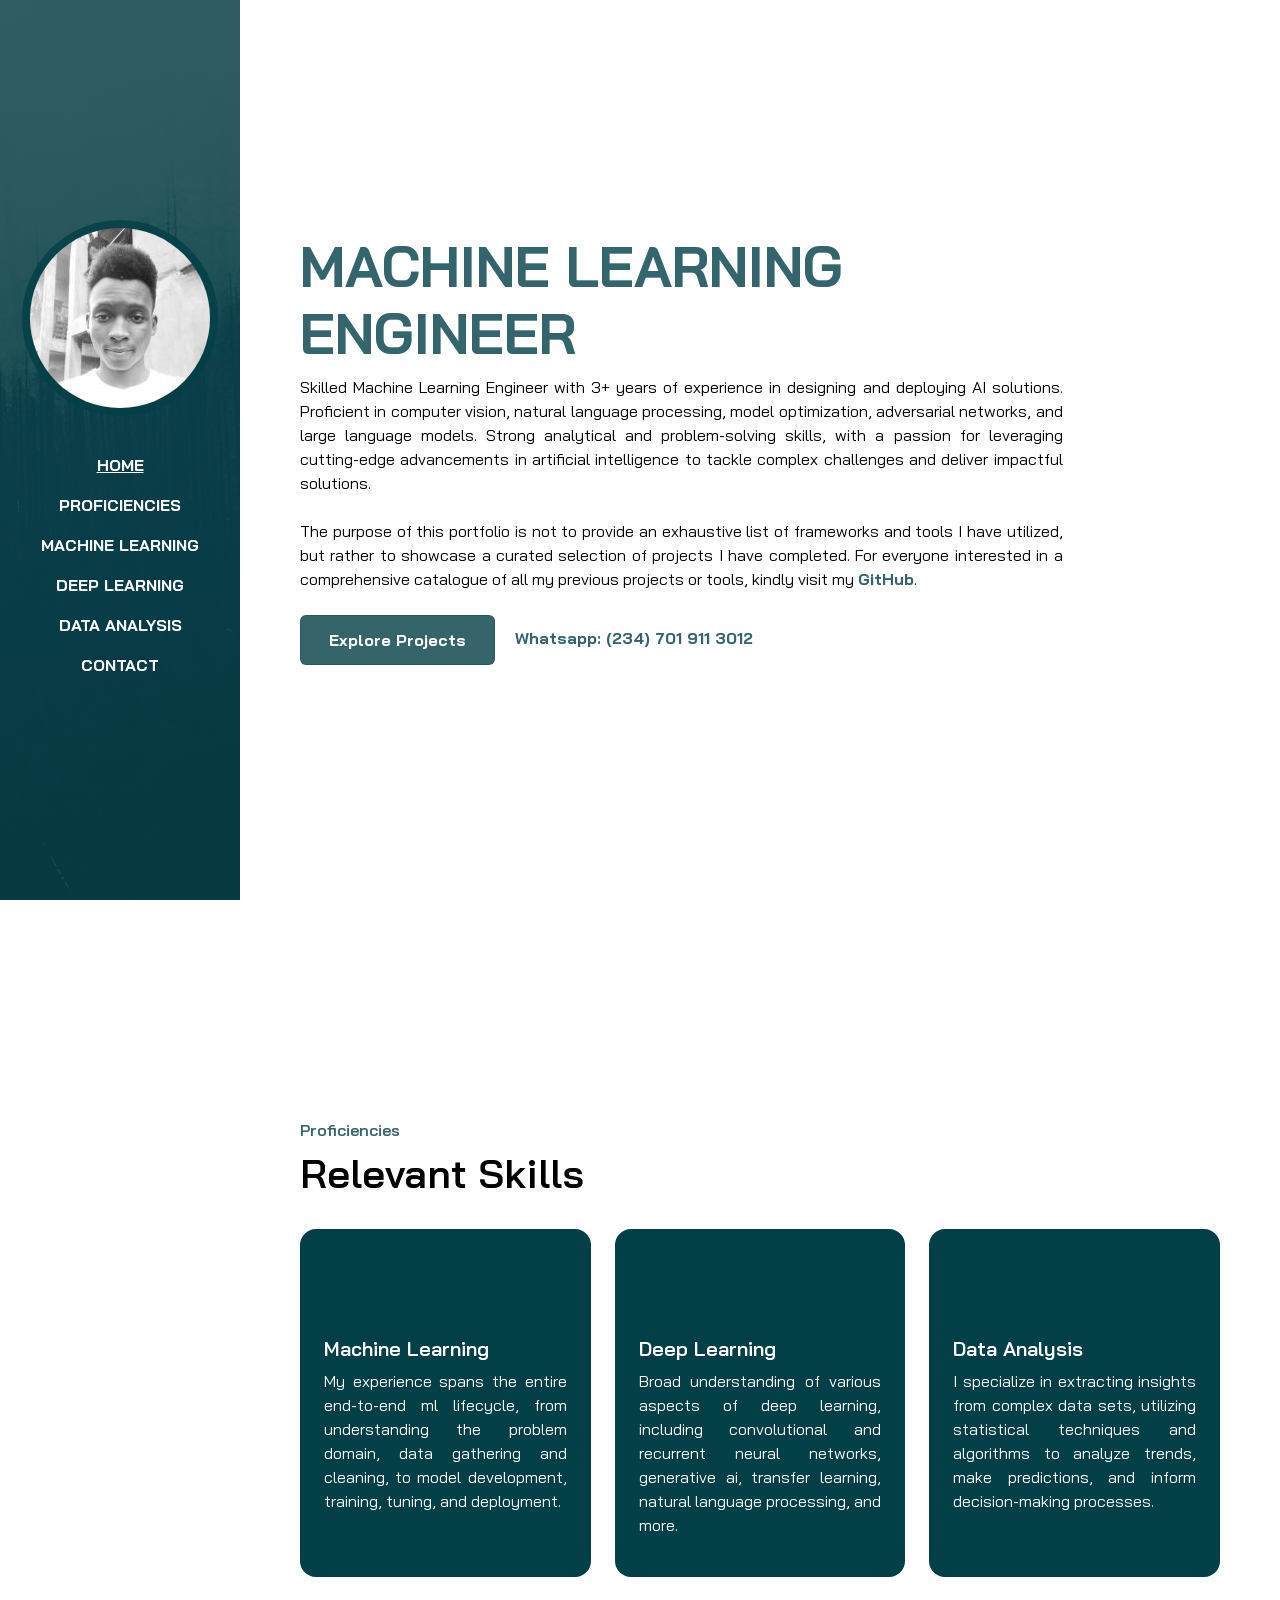
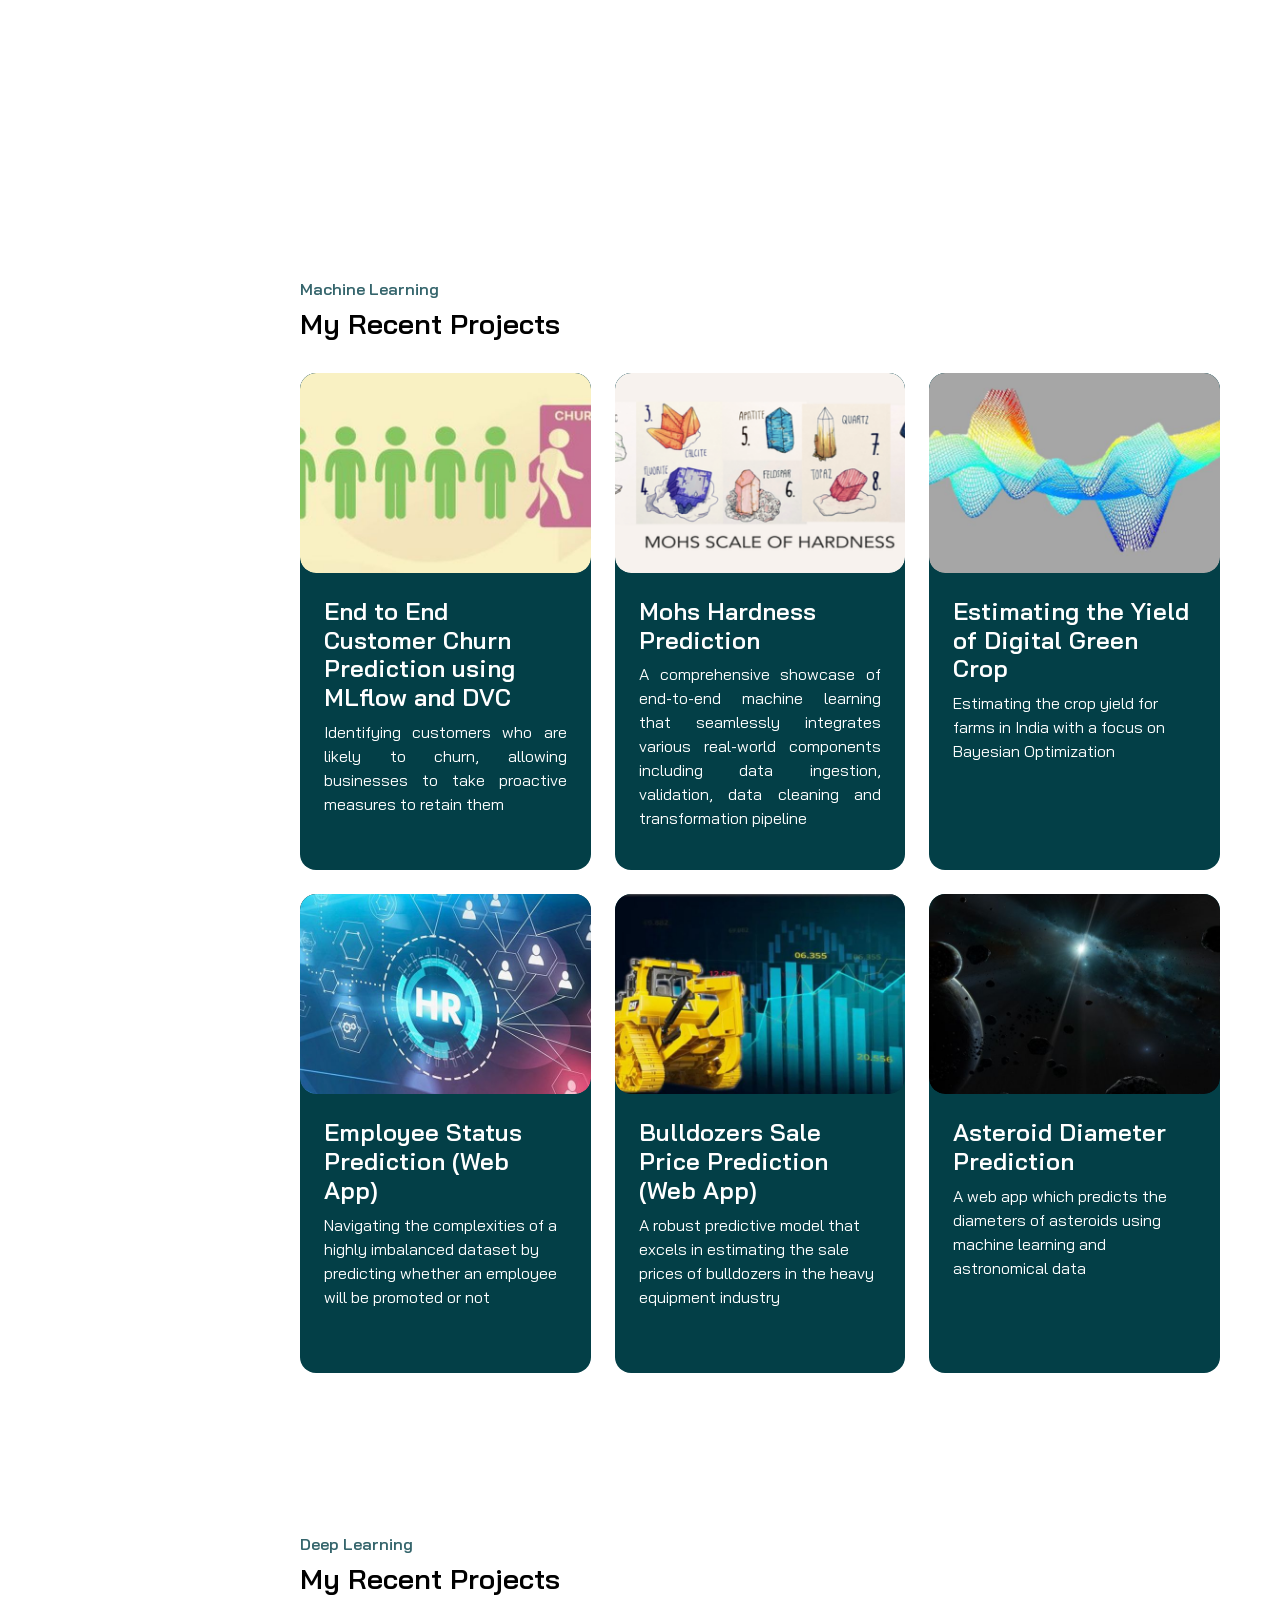
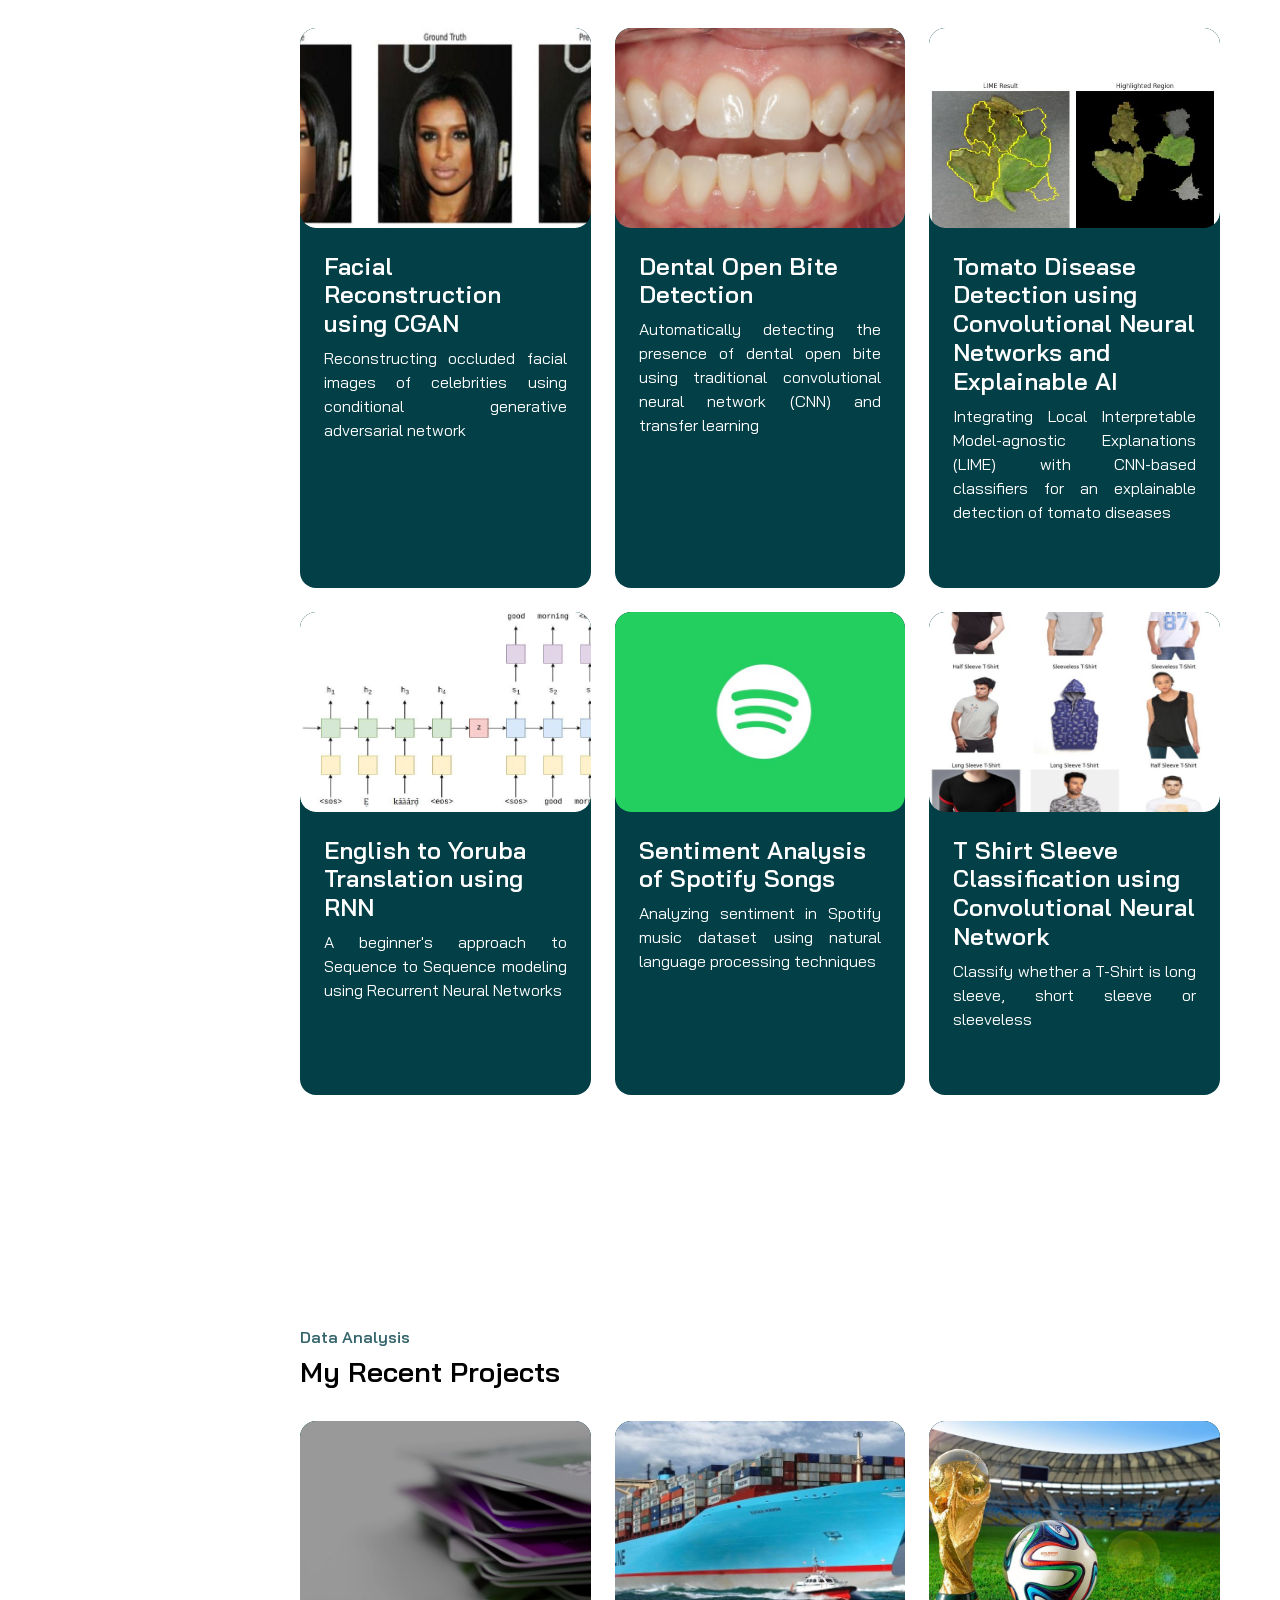
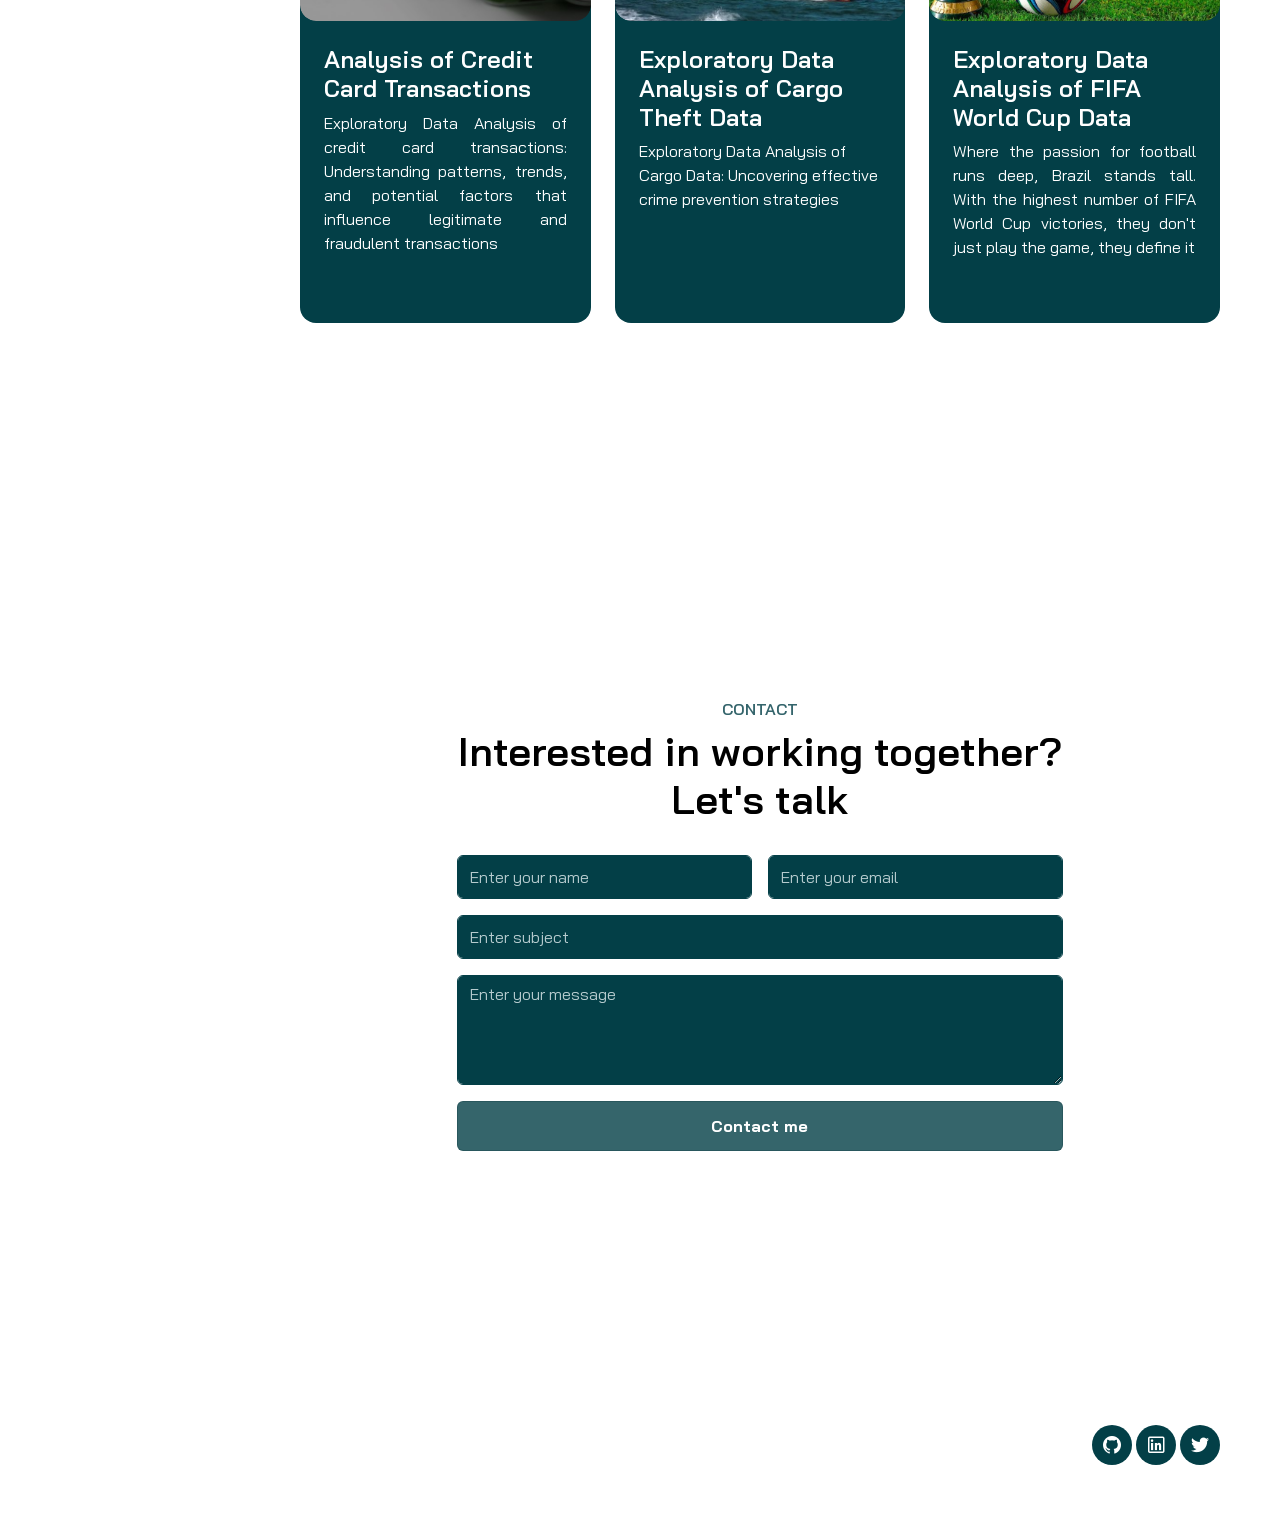
==== commit 2b4e83f7: "Update index.html" ====
--- a/index.html
+++ b/index.html
@@ -66,7 +66,7 @@
                 <div class="row">
                     <div class="col-lg-10">
                         <h1 class="display-4 fw-bold"><span class="text-brand">MACHINE LEARNING ENGINEER</span></h1>
-                        <p align="justify" class="mt-2 mb-4">I specialize in building real-world, end-to-end machine learning and deep learning solutions. My expertise extends to applying these solutions across various domains such as image recognition, predictive modeling, natural language processing, generative AI, optimization, etc.</p>
+                        <p align="justify" class="mt-2 mb-4">Skilled Machine Learning Engineer with 3+ years of experience in designing and deploying AI solutions. Proficient in computer vision, natural language processing, model optimization, adversarial networks, and large language models. Strong analytical and problem-solving skills, with a passion for leveraging cutting-edge advancements in artificial intelligence to tackle complex challenges and deliver impactful solutions.</p>
                         <p align="justify" class="mt-2 mb-4">The purpose of this portfolio is not to provide an exhaustive list of frameworks and tools I have utilized, but rather to showcase a curated selection of projects I have completed. For everyone interested in a comprehensive catalogue of all my previous projects or tools, kindly visit my <a href="https://github.com/Oyebamiji-Micheal" target="_blank" class="link-custom">GitHub</a>.</p>
                         <div>
                             <a href="#ml" class="btn btn-brand me-3">Explore Projects</a> <br class="break" style="display:none;">
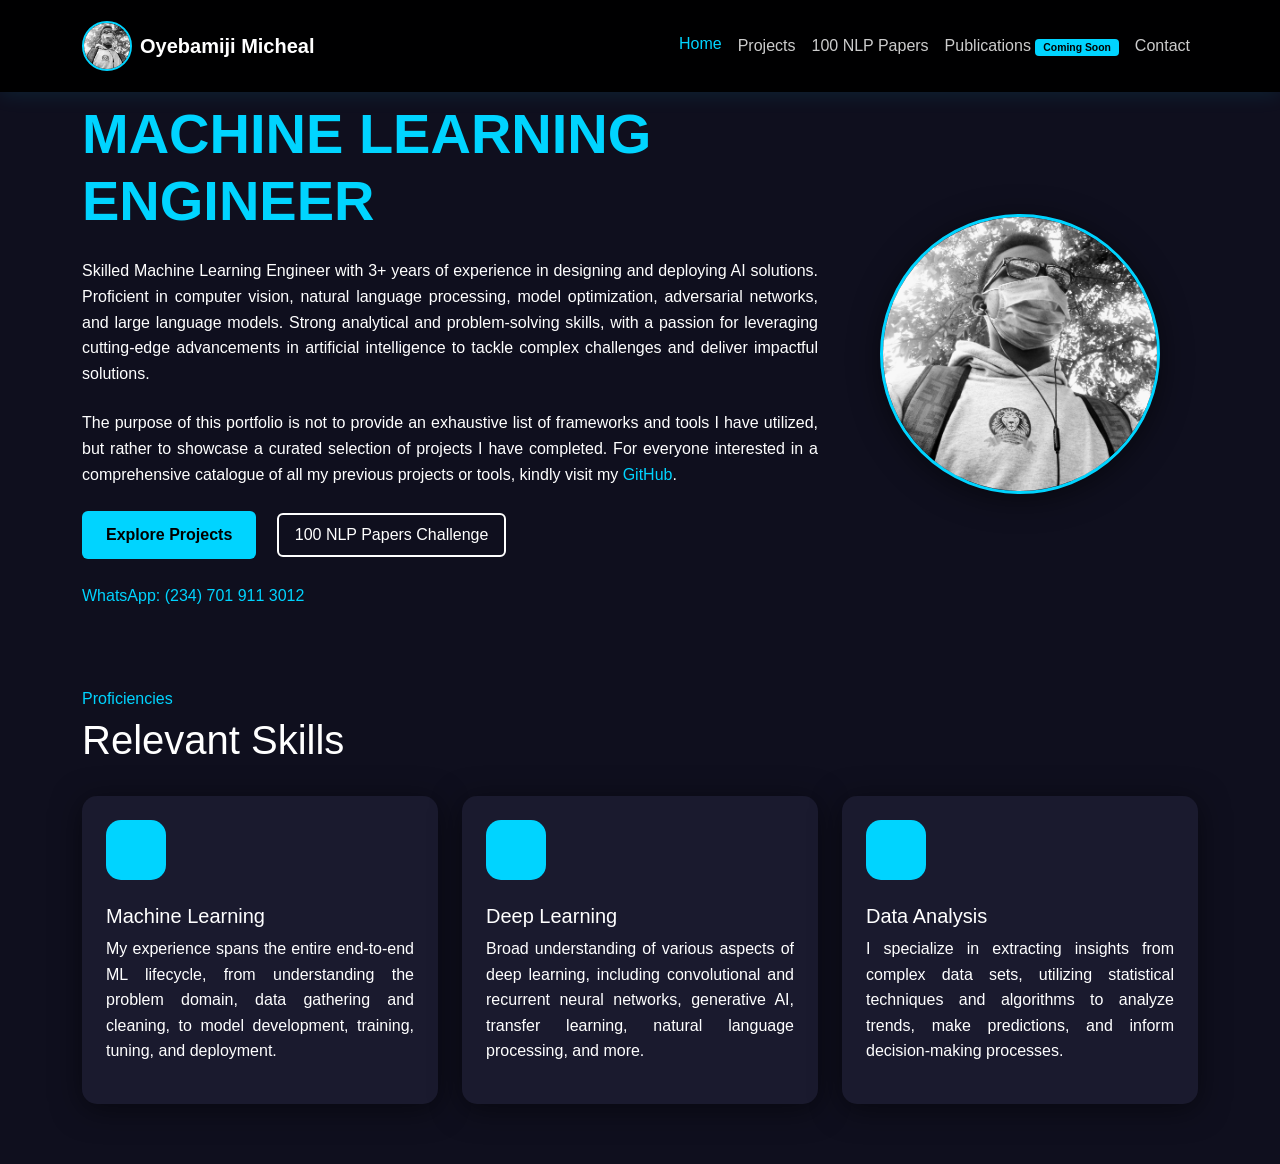
==== commit 8e23240c: "Update index.html" ====
--- a/index.html
+++ b/index.html
@@ -1,88 +1,391 @@
 <!DOCTYPE html>
 <html lang="en">
-
 <head>
     <meta charset="UTF-8">
-    <meta http-equiv="X-UA-Compatible" content="IE=edge">
     <meta name="viewport" content="width=device-width, initial-scale=1.0">
     <title>Micheal Machine Learning Engineer</title>
-    <link rel="stylesheet" href="./assets/css/bootstrap.min.css">
-    <link rel="stylesheet" href="./assets/css/aos.css">
-    <link rel="stylesheet" href="./assets/css/line-awesome.min.css">
-    <link rel="stylesheet" href="./assets/css/style.css">
+    <link href="https://cdn.jsdelivr.net/npm/bootstrap@5.3.0/dist/css/bootstrap.min.css" rel="stylesheet">
+    <link rel="stylesheet" href="https://maxst.icons8.com/vue-static/landings/line-awesome/line-awesome/1.3.0/css/line-awesome.min.css">
+    <style>
+        :root {
+            --color-brand: #00d4ff;
+            --color-base: #1a1a2e;
+            --color-body: #0f0f1e;
+        }
+
+        * {
+            margin: 0;
+            padding: 0;
+            box-sizing: border-box;
+        }
+
+        body {
+            font-family: 'Segoe UI', Tahoma, Geneva, Verdana, sans-serif;
+            background-color: var(--color-body);
+            color: #fff;
+            line-height: 1.6;
+            overflow-x: hidden;
+        }
+
+        /* Navbar Styles */
+        .navbar-horizontal {
+            background: rgba(0, 0, 0, 0.95);
+            backdrop-filter: blur(10px);
+            padding: 1rem 0;
+            box-shadow: 0 2px 20px rgba(0, 212, 255, 0.1);
+            z-index: 1000;
+        }
+        
+        .navbar-horizontal .navbar-brand img {
+            width: 50px;
+            height: 50px;
+            object-fit: cover;
+            border: 2px solid var(--color-brand);
+        }
+        
+        .navbar-horizontal .nav-link {
+            padding: 0.5rem 1rem;
+            transition: all 0.3s ease;
+            color: rgba(255, 255, 255, 0.8) !important;
+            font-weight: 500;
+            cursor: pointer;
+        }
+        
+        .navbar-horizontal .nav-link:hover,
+        .navbar-horizontal .nav-link.active {
+            color: var(--color-brand) !important;
+            transform: translateY(-2px);
+        }
+
+        .navbar-toggler {
+            border-color: var(--color-brand);
+        }
+
+        .navbar-toggler-icon {
+            background-image: url("data:image/svg+xml,%3csvg xmlns='http://www.w3.org/2000/svg' viewBox='0 0 30 30'%3e%3cpath stroke='%2300d4ff' stroke-linecap='round' stroke-miterlimit='10' stroke-width='2' d='M4 7h22M4 15h22M4 23h22'/%3e%3c/svg%3e");
+        }
+
+        /* Page Sections - Full Screen */
+        .page-section {
+            display: none;
+            min-height: 100vh;
+            padding-top: 100px;
+            padding-bottom: 60px;
+            opacity: 0;
+            transition: opacity 0.5s ease-in-out;
+        }
+
+        .page-section.active {
+            display: block;
+            opacity: 1;
+            animation: fadeIn 0.5s ease-in-out;
+        }
+
+        @keyframes fadeIn {
+            from {
+                opacity: 0;
+                transform: translateY(20px);
+            }
+            to {
+                opacity: 1;
+                transform: translateY(0);
+            }
+        }
+
+        .text-brand {
+            color: var(--color-brand) !important;
+        }
+
+        .btn-brand {
+            background: var(--color-brand);
+            color: #000;
+            font-weight: 600;
+            padding: 0.75rem 1.5rem;
+            border: none;
+            transition: all 0.3s ease;
+        }
+
+        .btn-brand:hover {
+            background: #00b8e6;
+            transform: translateY(-2px);
+            box-shadow: 0 5px 20px rgba(0, 212, 255, 0.4);
+        }
+
+        .btn-outline-light {
+            border: 2px solid #fff;
+            color: #fff;
+            padding: 0.5rem 1rem;
+            transition: all 0.3s ease;
+        }
+
+        .btn-outline-light:hover {
+            background: #fff;
+            color: #000;
+        }
+
+        /* Card styles */
+        .bg-base {
+            background: var(--color-base) !important;
+        }
+
+        .rounded-4 {
+            border-radius: 15px !important;
+        }
+
+        .shadow-effect {
+            box-shadow: 0 5px 30px rgba(0, 0, 0, 0.5);
+        }
+
+        .service {
+            transition: all 0.3s ease;
+        }
+
+        .service:hover {
+            transform: translateY(-10px);
+            box-shadow: 0 10px 40px rgba(0, 212, 255, 0.2);
+        }
+
+        .iconbox {
+            background: var(--color-brand);
+            width: 60px;
+            height: 60px;
+            display: flex;
+            align-items: center;
+            justify-content: center;
+            font-size: 2rem;
+            color: #000;
+        }
+
+        /* Project cards */
+        .card-custom-small {
+            height: 100%;
+            transition: transform 0.3s ease;
+            overflow: hidden;
+        }
+        
+        .card-custom-small:hover {
+            transform: translateY(-10px);
+            box-shadow: 0 10px 40px rgba(0, 212, 255, 0.3);
+        }
+        
+        .card-custom-image {
+            height: 200px;
+            overflow: hidden;
+        }
+        
+        .card-custom-image img {
+            width: 100%;
+            height: 100%;
+            object-fit: cover;
+            transition: transform 0.3s ease;
+        }
+
+        .card-custom-small:hover .card-custom-image img {
+            transform: scale(1.1);
+        }
+        
+        .card-custom-content {
+            padding: 1.5rem;
+        }
+        
+        .card-custom-content h4 {
+            font-size: 1.1rem;
+            margin-bottom: 0.5rem;
+            color: var(--color-brand);
+        }
+        
+        .card-custom-content p {
+            font-size: 0.9rem;
+            line-height: 1.5;
+            color: rgba(255, 255, 255, 0.7);
+        }
+
+        /* Project Section Tabs */
+        .project-tabs {
+            display: flex;
+            gap: 1rem;
+            margin-bottom: 3rem;
+            flex-wrap: wrap;
+        }
+
+        .project-tab {
+            padding: 0.75rem 1.5rem;
+            background: var(--color-base);
+            border: 2px solid transparent;
+            border-radius: 8px;
+            cursor: pointer;
+            transition: all 0.3s ease;
+            font-weight: 600;
+        }
+
+        .project-tab:hover {
+            border-color: var(--color-brand);
+            transform: translateY(-2px);
+        }
+
+        .project-tab.active {
+            background: var(--color-brand);
+            color: #000;
+        }
+
+        .project-content {
+            display: none;
+        }
+
+        .project-content.active {
+            display: block;
+            animation: fadeIn 0.5s ease-in-out;
+        }
+
+        /* NLP Challenge styles */
+        .challenge-counter {
+            display: inline-block;
+            background: var(--color-brand);
+            color: #000;
+            padding: 0.75rem 1.5rem;
+            border-radius: 8px;
+            font-weight: bold;
+            margin: 1rem 0;
+        }
+        
+        .paper-card {
+            background: var(--color-base);
+            border-radius: 12px;
+            padding: 1.5rem;
+            margin-bottom: 1rem;
+            border-left: 4px solid var(--color-brand);
+            transition: all 0.3s ease;
+        }
+        
+        .paper-card:hover {
+            transform: translateX(10px);
+            box-shadow: 0 5px 30px rgba(0, 212, 255, 0.2);
+        }
+        
+        .paper-number {
+            display: inline-flex;
+            align-items: center;
+            justify-content: center;
+            background: var(--color-brand);
+            color: #000;
+            width: 40px;
+            height: 40px;
+            border-radius: 50%;
+            font-weight: bold;
+            margin-right: 1rem;
+            flex-shrink: 0;
+        }
+
+        .coming-soon-badge {
+            font-size: 0.65rem;
+            padding: 0.2rem 0.5rem;
+            background: var(--color-brand);
+            color: #000;
+            border-radius: 4px;
+            font-weight: 600;
+        }
+
+        .link-custom {
+            color: var(--color-brand);
+            text-decoration: none;
+            transition: all 0.3s ease;
+        }
+
+        .link-custom:hover {
+            color: #00b8e6;
+            text-decoration: underline;
+        }
+
+        a {
+            text-decoration: none;
+            color: inherit;
+        }
+
+        /* Proficiencies in Home */
+        .home-proficiencies {
+            margin-top: 5rem;
+        }
+
+        @media (max-width: 768px) {
+            .page-section {
+                padding-top: 80px;
+            }
+
+            .project-tabs {
+                justify-content: center;
+            }
+        }
+    </style>
 </head>
 
-<body data-bs-spy="scroll" data-bs-target=".navbar">
-
-    <!-- NAVBAR -->
-    <nav class="navbar navbar-expand-lg navbar-dark fixed-top">
-        <div class="container flex-lg-column">
-            <a class="navbar-brand mx-lg-auto mb-lg-4" href="/">
-                <span class="h3 fw-bold d-block d-lg-none">Oyebamiji Micheal</span>
-                <img src="./assets/images/person.jpg" class="d-none d-lg-block rounded-circle" alt="">
+<body>
+
+    <!-- HORIZONTAL NAVBAR -->
+    <nav class="navbar navbar-expand-lg navbar-dark fixed-top navbar-horizontal">
+        <div class="container">
+            <a class="navbar-brand d-flex align-items-center" href="#" onclick="showPage('home')">
+                <img src="./assets/images/my-picture-2.jpg" class="rounded-circle me-2" alt="Oyebamiji Micheal">
+                <span class="fw-bold">Oyebamiji Micheal</span>
             </a>
-            <button class="navbar-toggler" type="button" data-bs-toggle="collapse" data-bs-target="#navbarNav"
-                aria-controls="navbarNav" aria-expanded="false" aria-label="Toggle navigation">
+            <button class="navbar-toggler" type="button" data-bs-toggle="collapse" data-bs-target="#navbarNav">
                 <span class="navbar-toggler-icon"></span>
             </button>
             <div class="collapse navbar-collapse" id="navbarNav">
-                <ul class="navbar-nav ms-auto flex-lg-column text-lg-center">
-
+                <ul class="navbar-nav ms-auto">
                     <li class="nav-item">
-                        <a class="nav-link" href="#home">Home</a>
+                        <a class="nav-link active" onclick="showPage('home')">Home</a>
                     </li>
                     <li class="nav-item">
-                        <a class="nav-link" href="#proficiencies">Proficiencies</a>
+                        <a class="nav-link" onclick="showPage('projects')">Projects</a>
                     </li>
                     <li class="nav-item">
-                        <a class="nav-link" href="#ml">Machine Learning</a>
+                        <a class="nav-link" onclick="showPage('nlp-challenge')">100 NLP Papers</a>
                     </li>
                     <li class="nav-item">
-                        <a class="nav-link" href="#dl">Deep Learning</a>
+                        <a class="nav-link" onclick="showPage('publications')">
+                            Publications <span class="coming-soon-badge">Coming Soon</span>
+                        </a>
                     </li>
                     <li class="nav-item">
-                        <a class="nav-link" href="#analysis">Data Analysis</a>
+                        <a class="nav-link" onclick="showPage('contact')">Contact</a>
                     </li>
-                    <li class="nav-item">
-                        <a class="nav-link" href="#contact">Contact</a>
-                    </li>
-
                 </ul>
             </div>
         </div>
     </nav>
-    <!-- //NAVBAR -->
-
-    <!-- CONTENT WRAPPER -->
-    <div id="content-wrapper">
-
-        <!-- HOME -->
-        <section id="home" class="full-height px-lg-5">
-            
-            <div class="container">
-                <img src="./assets/images/person.jpg" id="pic" class="d-lg-none d-lg-block rounded-circle" alt="" style="width: 180px !important; height: 180px !important;">
-            </div>
-            <div class="container">
-                <div class="row">
-                    <div class="col-lg-10">
-                        <h1 class="display-4 fw-bold"><span class="text-brand">MACHINE LEARNING ENGINEER</span></h1>
-                        <p align="justify" class="mt-2 mb-4">Skilled Machine Learning Engineer with 3+ years of experience in designing and deploying AI solutions. Proficient in computer vision, natural language processing, model optimization, adversarial networks, and large language models. Strong analytical and problem-solving skills, with a passion for leveraging cutting-edge advancements in artificial intelligence to tackle complex challenges and deliver impactful solutions.</p>
-                        <p align="justify" class="mt-2 mb-4">The purpose of this portfolio is not to provide an exhaustive list of frameworks and tools I have utilized, but rather to showcase a curated selection of projects I have completed. For everyone interested in a comprehensive catalogue of all my previous projects or tools, kindly visit my <a href="https://github.com/Oyebamiji-Micheal" target="_blank" class="link-custom">GitHub</a>.</p>
-                        <div>
-                            <a href="#ml" class="btn btn-brand me-3">Explore Projects</a> <br class="break" style="display:none;">
-                            <a href="#" class="link-custom">Whatsapp: (234) 701 911 3012</a>
-                        </div>
-                    </div>
-                </div>
-            </div>
-
-        </section>
-        <!-- //HOME -->
-
-        <!-- PROFICIENCIES -->
-        <section id="proficiencies" class="full-height px-lg-5">
-            <div class="container">
-
+
+    <!-- HOME PAGE -->
+    <section id="home" class="page-section active">
+        <div class="container">
+            <!-- Hero Section -->
+            <div class="row align-items-center mb-5">
+                <div class="col-lg-8">
+                    <h1 class="display-4 fw-bold">
+                        <span class="text-brand">MACHINE LEARNING ENGINEER</span>
+                    </h1>
+                    <p class="mt-4 mb-4" style="text-align: justify;">
+                        Skilled Machine Learning Engineer with 3+ years of experience in designing and deploying AI solutions. Proficient in computer vision, natural language processing, model optimization, adversarial networks, and large language models. Strong analytical and problem-solving skills, with a passion for leveraging cutting-edge advancements in artificial intelligence to tackle complex challenges and deliver impactful solutions.
+                    </p>
+                    <p class="mt-2 mb-4" style="text-align: justify;">
+                        The purpose of this portfolio is not to provide an exhaustive list of frameworks and tools I have utilized, but rather to showcase a curated selection of projects I have completed. For everyone interested in a comprehensive catalogue of all my previous projects or tools, kindly visit my <a href="https://github.com/Oyebamiji-Micheal" target="_blank" class="link-custom">GitHub</a>.
+                    </p>
+                    <div class="mt-4">
+                        <a href="#" onclick="showPage('projects')" class="btn btn-brand me-3">Explore Projects</a>
+                        <a href="#" onclick="showPage('nlp-challenge')" class="btn btn-outline-light">100 NLP Papers Challenge</a>
+                    </div>
+                    <div class="mt-4">
+                        <a href="https://wa.me/2347019113012" target="_blank" class="link-custom">
+                            <i class="lab la-whatsapp"></i> WhatsApp: (234) 701 911 3012
+                        </a>
+                    </div>
+                </div>
+                <div class="col-lg-4 d-none d-lg-block text-center">
+                    <img src="./assets/images/my-picture-2.jpg" class="rounded-circle shadow-effect" alt="Oyebamiji Micheal" style="width: 280px; height: 280px; object-fit: cover; border: 3px solid var(--color-brand);">
+                </div>
+            </div>
+
+            <!-- Proficiencies Section within Home -->
+            <div class="home-proficiencies">
                 <div class="row pb-4">
                     <div class="col-lg-8">
                         <h6 class="text-brand">Proficiencies</h6>
@@ -97,7 +400,9 @@
                                 <i class="las la-pencil-ruler"></i>
                             </div>
                             <h5 class="mt-4 mb-2">Machine Learning</h5>
-                            <p align="justify">My experience spans the entire end-to-end ml lifecycle, from understanding the problem domain, data gathering and cleaning, to model development, training, tuning, and deployment.</p>
+                            <p style="text-align: justify;">
+                                My experience spans the entire end-to-end ML lifecycle, from understanding the problem domain, data gathering and cleaning, to model development, training, tuning, and deployment.
+                            </p>
                         </div>
                     </div>
 
@@ -107,338 +412,504 @@
                                 <i class="las la-laptop-code"></i>
                             </div>
                             <h5 class="mt-4 mb-2">Deep Learning</h5>
-                            <p align="justify">Broad understanding of various aspects of deep learning, including convolutional and recurrent neural networks, generative ai, transfer learning, natural language processing, and more.</p>
+                            <p style="text-align: justify;">
+                                Broad understanding of various aspects of deep learning, including convolutional and recurrent neural networks, generative AI, transfer learning, natural language processing, and more.
+                            </p>
                         </div>
                     </div>
 
                     <div class="col-md-4">
                         <div class="service p-4 bg-base rounded-4 shadow-effect">
                             <div class="iconbox rounded-4">
-                                <i class="las la-feather"></i>
+                                <i class="las la-chart-bar"></i>
                             </div>
                             <h5 class="mt-4 mb-2">Data Analysis</h5>
-                            <p align="justify">I specialize in extracting insights from complex data sets, utilizing statistical techniques and algorithms to analyze trends, make predictions, and inform decision-making processes.</p>
+                            <p style="text-align: justify;">
+                                I specialize in extracting insights from complex data sets, utilizing statistical techniques and algorithms to analyze trends, make predictions, and inform decision-making processes.
+                            </p>
                         </div>
                     </div>
-
-                </div>
-
-            </div>
-        </section>
-        <!-- PROFICIENCIES -->
-
-        <!-- MACHINE LEARNING -->
-        <section id="ml" class="full-height px-lg-5">
-            <div class="container">
-
-                <div class="row pb-4">
-                    <div class="col-lg-8">
-                        <h6 class="text-brand">Machine Learning</h6>
-                        <h3>My Recent Projects</h3>
-                    </div>
-                </div>
-
+                </div>
+            </div>
+        </div>
+    </section>
+
+    <!-- PROJECTS PAGE -->
+    <section id="projects" class="page-section">
+        <div class="container">
+            <div class="row pb-4">
+                <div class="col-lg-8">
+                    <h6 class="text-brand">Portfolio</h6>
+                    <h1>My Projects</h1>
+                    <p class="lead">Explore my work across Machine Learning, Deep Learning, and Data Analysis</p>
+                </div>
+            </div>
+
+            <!-- Project Tabs -->
+            <div class="project-tabs">
+                <div class="project-tab active" onclick="showProjectTab('ml')">
+                    <i class="las la-brain"></i> Machine Learning
+                </div>
+                <div class="project-tab" onclick="showProjectTab('dl')">
+                    <i class="las la-network-wired"></i> Deep Learning
+                </div>
+                <div class="project-tab" onclick="showProjectTab('analysis')">
+                    <i class="las la-chart-line"></i> Data Analysis
+                </div>
+            </div>
+
+            <!-- Machine Learning Projects -->
+            <div id="ml-projects" class="project-content active">
                 <div class="row gy-4">
-
-                    <div class="col-xl-4 col-md-6 col-sm-12">
+                    <div class="col-lg-3 col-md-6">
                         <a href="https://github.com/Oyebamiji-Micheal/End-to-End-Customer-Churn-Prediction-using-MLflow-and-DVC/tree/main" target="_blank">
-                            <div class="card-custom rounded-4 bg-base shadow-effect">
-                                <div class="card-custom-image rounded-4">
-                                    <img class="rounded-4" src="./assets/images/ml-project-7.jpg" alt="">
-                                </div>
-                                <div class="card-custom-content p-4">
-                                    <h4 class="project-title">End to End Customer Churn Prediction using MLflow and DVC</h4>
-                                    <p align="justify">Identifying customers who are likely to churn, allowing businesses to take proactive measures to retain them</p>
-                                </div>
-                            </div>
-                        </a>
-                    </div>
-                    <div class="col-xl-4 col-md-6 col-sm-12">
+                            <div class="card-custom-small rounded-4 bg-base shadow-effect">
+                                <div class="card-custom-image">
+                                    <img src="./assets/images/ml-project-7.jpg" alt="Customer Churn">
+                                </div>
+                                <div class="card-custom-content">
+                                    <h4>End to End Customer Churn Prediction</h4>
+                                    <p>Using MLflow and DVC to predict customer churn</p>
+                                </div>
+                            </div>
+                        </a>
+                    </div>
+
+                    <div class="col-lg-3 col-md-6">
                         <a href="https://github.com/Oyebamiji-Micheal/Prediction-of-Mohs-Hardness" target="_blank">
-                            <div class="card-custom rounded-4 bg-base shadow-effect">
-                                <div class="card-custom-image rounded-4">
-                                    <img class="rounded-4" src="./assets/images/ml-project-1.png" alt="">
-                                </div>
-                                <div class="card-custom-content p-4">
-                                    <h4 class="project-title">Mohs Hardness Prediction</h4>
-                                    <p align="justify">A comprehensive showcase of end-to-end machine learning that seamlessly integrates various real-world components including data ingestion, validation, data cleaning and transformation pipeline</p>
-                                </div>
-                            </div>
-                        </a>
-                    </div>
-                    <div class="col-xl-4 col-md-6 col-sm-12">
+                            <div class="card-custom-small rounded-4 bg-base shadow-effect">
+                                <div class="card-custom-image">
+                                    <img src="./assets/images/ml-project-1.png" alt="Mohs Hardness">
+                                </div>
+                                <div class="card-custom-content">
+                                    <h4>Mohs Hardness Prediction</h4>
+                                    <p>End-to-end ML pipeline with data validation</p>
+                                </div>
+                            </div>
+                        </a>
+                    </div>
+
+                    <div class="col-lg-3 col-md-6">
                         <a href="https://github.com/Oyebamiji-Micheal/Estimating-the-Yield-of-Digital-Green-Crop" target="_blank">
-                            <div class="card-custom rounded-4 bg-base shadow-effect">
-                                <div class="card-custom-image rounded-4">
-                                    <img class="rounded-4" src="./assets/images/ml-project-2.jpg" alt="">
-                                </div>
-                                <div class="card-custom-content p-4">
-                                    <h4>Estimating the Yield of Digital Green Crop</h4>
-                                    <p>Estimating the crop yield for farms in India with a focus on Bayesian Optimization</p><br>
-                                </div>
-                            </div>
-                        </a>
-                    </div>
-                    <div class="col-xl-4 col-md-6 col-sm-12">
+                            <div class="card-custom-small rounded-4 bg-base shadow-effect">
+                                <div class="card-custom-image">
+                                    <img src="./assets/images/ml-project-2.jpg" alt="Crop Yield">
+                                </div>
+                                <div class="card-custom-content">
+                                    <h4>Digital Green Crop Yield</h4>
+                                    <p>Estimating crop yield with Bayesian Optimization</p>
+                                </div>
+                            </div>
+                        </a>
+                    </div>
+
+                    <div class="col-lg-3 col-md-6">
                         <a href="https://github.com/Oyebamiji-Micheal/Employee-Status-Prediction-Web-App" target="_blank">
-                            <div class="card-custom rounded-4 bg-base shadow-effect">
-                                <div class="card-custom-image rounded-4">
-                                    <img class="rounded-4" src="./assets/images/ml-project-3.jpg" alt="">
-                                </div>
-                                <div class="card-custom-content p-4">
-                                    <h4>Employee Status Prediction (Web App)</h4>
-                                    <p>Navigating the complexities of a highly imbalanced dataset by predicting whether an employee will be promoted or not</p><br>
-                                </div>
-                            </div>
-                        </a>
-                    </div>
-                    <div class="col-xl-4 col-md-6 col-sm-12">
+                            <div class="card-custom-small rounded-4 bg-base shadow-effect">
+                                <div class="card-custom-image">
+                                    <img src="./assets/images/ml-project-3.jpg" alt="Employee Status">
+                                </div>
+                                <div class="card-custom-content">
+                                    <h4>Employee Status Prediction</h4>
+                                    <p>Handling imbalanced datasets for promotions</p>
+                                </div>
+                            </div>
+                        </a>
+                    </div>
+
+                     <div class="col-lg-3 col-md-6">
+                        <a href="https://github.com/Oyebamiji-Micheal/Detection-of-Social-Bots-using-Machine-Learning" target="_blank">
+                            <div class="card-custom-small rounded-4 bg-base shadow-effect">
+                                <div class="card-custom-image">
+                                    <img src="./assets/images/ml-project-4.jpg" alt="Bots Detection">
+                                </div>
+                                <div class="card-custom-content">
+                                    <h4>Social Bots Detection ML</h4>
+                                    <p>Identifying social bots with ensemble learning</p>
+                                </div>
+                            </div>
+                        </a>
+                    </div>
+
+                    <div class="col-lg-3 col-md-6">
                         <a href="https://github.com/Oyebamiji-Micheal/Bulldozers-Sale-Price-Prediction" target="_blank">
-                            <div class="card-custom rounded-4 bg-base shadow-effect">
-                                <div class="card-custom-image rounded-4">
-                                    <img class="rounded-4" src="./assets/images/ml-project-5.jpg" alt="">
-                                </div>
-                                <div class="card-custom-content p-4">
-                                    <h4>Bulldozers Sale Price Prediction (Web App)</h4>
-                                    <p>A robust predictive model that excels in estimating the sale prices of bulldozers in the heavy equipment industry</p><br>
-                                </div>
-                            </div>
-                        </a>
-                    </div>
-                    <div class="col-xl-4 col-md-6 col-sm-12">
+                            <div class="card-custom-small rounded-4 bg-base shadow-effect">
+                                <div class="card-custom-image">
+                                    <img src="./assets/images/ml-project-5.jpg" alt="Bulldozers">
+                                </div>
+                                <div class="card-custom-content">
+                                    <h4>Bulldozers Sale Price</h4>
+                                    <p>Predictive modeling for heavy equipment pricing</p>
+                                </div>
+                            </div>
+                        </a>
+                    </div>
+
+                    <div class="col-lg-3 col-md-6">
                         <a href="https://github.com/Oyebamiji-Micheal/Asteriod-Diameter-Prediction" target="_blank">
-                            <div class="card-custom rounded-4 bg-base shadow-effect">
-                                <div class="card-custom-image rounded-4">
-                                    <img class="rounded-4" src="./assets/images/ml-project-6.jpg" alt="">
-                                </div>
-                                <div class="card-custom-content p-4">
+                            <div class="card-custom-small rounded-4 bg-base shadow-effect">
+                                <div class="card-custom-image">
+                                    <img src="./assets/images/ml-project-6.jpg" alt="Asteroid">
+                                </div>
+                                <div class="card-custom-content">
                                     <h4>Asteroid Diameter Prediction</h4>
-                                    <p>A web app which predicts the diameters of asteroids using machine learning and astronomical data</p><br>
-                                </div>
-                            </div>
-                        </a>
-                    </div>
-
-                </div>
-
-            </div>
-        </section>
-        <!-- MACHINE LEARNING -->
-        
-        <!-- DEEP LEARNING -->
-        <section id="dl" class="full-height px-lg-5">
-            <div class="container">
-
-                <div class="row pb-4">
-                    <div class="col-lg-8">
-                        <h6 class="text-brand">Deep Learning</h6>
-                        <h3>My Recent Projects</h3>
-                    </div>
-                </div>
-
+                                    <p>ML-powered astronomical data analysis</p>
+                                </div>
+                            </div>
+                        </a>
+                    </div>
+
+                    <div class="col-lg-3 col-md-6">
+                        <a href="https://github.com/Oyebamiji-Micheal/Food-Nutrition-Analysis" target="_blank">
+                            <div class="card-custom-small rounded-4 bg-base shadow-effect">
+                                <div class="card-custom-image">
+                                    <img src="./assets/images/ml-project-8.jpg" alt="Food Nutrition">
+                                </div>
+                                <div class="card-custom-content">
+                                    <h4>Food Nutrition Analysis</h4>
+                                    <p>Nutritional content prediction using ML</p>
+                                </div>
+                            </div>
+                        </a>
+                    </div>
+                </div>
+            </div>
+
+            <!-- Deep Learning Projects -->
+            <div id="dl-projects" class="project-content">
                 <div class="row gy-4">
-
-                    <div class="col-xl-4 col-md-6 col-sm-12">
+                    <div class="col-lg-3 col-md-6">
                         <a href="https://github.com/Oyebamiji-Micheal/Facial-Reconstruction-using-Conditional-Generative-Adversarial-Network" target="_blank">
-                            <div class="card-custom rounded-4 bg-base shadow-effect">
-                                <div class="card-custom-image rounded-4" id="little-transform">
-                                    <img class="rounded-4" src="./assets/images/dl-project-1.jpg" alt="">
-                                </div>
-                                <div class="card-custom-content p-4">
-                                    <h4 class="project-title">Facial Reconstruction using CGAN</h4>
-                                    <p align="justify">Reconstructing occluded facial images of celebrities using conditional generative adversarial network</p>
-                                </div>
-                            </div>
-                        </a>
-                    </div>
-                    <div class="col-xl-4 col-md-6 col-sm-12">
+                            <div class="card-custom-small rounded-4 bg-base shadow-effect">
+                                <div class="card-custom-image">
+                                    <img src="./assets/images/dl-project-1.jpg" alt="Facial Reconstruction">
+                                </div>
+                                <div class="card-custom-content">
+                                    <h4>Facial Reconstruction CGAN</h4>
+                                    <p>Reconstructing occluded faces using conditional GANs</p>
+                                </div>
+                            </div>
+                        </a>
+                    </div>
+
+                    <div class="col-lg-3 col-md-6">
                         <a href="https://github.com/Oyebamiji-Micheal/Dental-Open-Bite-Detection" target="_blank">
-                            <div class="card-custom rounded-4 bg-base shadow-effect">
-                                <div class="card-custom-image rounded-4">
-                                    <img class="rounded-4" src="./assets/images/dl-project-2.jpg" alt="">
-                                </div>
-                                <div class="card-custom-content p-4">
+                            <div class="card-custom-small rounded-4 bg-base shadow-effect">
+                                <div class="card-custom-image">
+                                    <img src="./assets/images/dl-project-2.jpg" alt="Dental Detection">
+                                </div>
+                                <div class="card-custom-content">
                                     <h4>Dental Open Bite Detection</h4>
-                                    <p align="justify">Automatically detecting the presence of dental open bite using traditional convolutional neural network (CNN) and transfer learning</p><br>
-                                </div>
-                            </div>
-                        </a>
-                    </div>
-                    <div class="col-xl-4 col-md-6 col-sm-12">
+                                    <p>CNN and transfer learning for dental diagnostics</p>
+                                </div>
+                            </div>
+                        </a>
+                    </div>
+
+                    <div class="col-lg-3 col-md-6">
                         <a href="https://github.com/Oyebamiji-Micheal/Tomato-Disease-Detection-using-Convolutional-Neural-Networks-and-Explainable-AI" target="_blank">
-                            <div class="card-custom rounded-4 bg-base shadow-effect">
-                                <div class="card-custom-image rounded-4">
-                                    <img class="rounded-4" src="./assets/images/dl-project-3.jpg" alt="">
-                                </div>
-                                <div class="card-custom-content p-4">
-                                    <h4>Tomato Disease Detection using Convolutional Neural Networks and Explainable AI</h4>
-                                    <p align="justify">Integrating Local Interpretable Model-agnostic Explanations (LIME) with CNN-based classifiers for an explainable detection of tomato diseases</p><br>
-                                </div>
-                            </div>
-                        </a>
-                    </div>
-                    <div class="col-xl-4 col-md-6 col-sm-12">
+                            <div class="card-custom-small rounded-4 bg-base shadow-effect">
+                                <div class="card-custom-image">
+                                    <img src="./assets/images/dl-project-3.jpg" alt="Tomato Disease">
+                                </div>
+                                <div class="card-custom-content">
+                                    <h4>Tomato Disease Detection</h4>
+                                    <p>Explainable AI with LIME for disease classification</p>
+                                </div>
+                            </div>
+                        </a>
+                    </div>
+
+                    <div class="col-lg-3 col-md-6">
                         <a href="https://github.com/Oyebamiji-Micheal/English-to-Yoruba-Translation-using-RNN" target="_blank">
-                            <div class="card-custom rounded-4 bg-base shadow-effect">
-                                <div class="card-custom-image rounded-4">
-                                    <img class="rounded-4" src="./assets/images/dl-project-4.jpg" alt="">
-                                </div>
-                                <div class="card-custom-content p-4">
-                                    <h4>English to Yoruba Translation using RNN</h4>
-                                    <p align="justify">A beginner's approach to Sequence to Sequence modeling using Recurrent Neural Networks</p><br>
-                                </div>
-                            </div>
-                        </a>
-                    </div>
-                    <div class="col-xl-4 col-md-6 col-sm-12">
+                            <div class="card-custom-small rounded-4 bg-base shadow-effect">
+                                <div class="card-custom-image">
+                                    <img src="./assets/images/dl-project-4.jpg" alt="Translation">
+                                </div>
+                                <div class="card-custom-content">
+                                    <h4>English to Yoruba Translation</h4>
+                                    <p>Sequence-to-sequence modeling with RNNs</p>
+                                </div>
+                            </div>
+                        </a>
+                    </div>
+
+                    <div class="col-lg-3 col-md-6">
                         <a href="https://github.com/Oyebamiji-Micheal/Sentiment-Analysis-of-Spotify-Songs" target="_blank">
-                            <div class="card-custom rounded-4 bg-base shadow-effect">
-                                <div class="card-custom-image rounded-4">
-                                    <img class="rounded-4" src="./assets/images/dl-project-5.jpg" alt="">
-                                </div>
-                                <div class="card-custom-content p-4">
-                                    <h4>Sentiment Analysis of Spotify Songs</h4>
-                                    <p align="justify">Analyzing sentiment in Spotify music dataset using natural language processing techniques</p><br>
-                                </div>
-                            </div>
-                        </a>
-                    </div>
-                    <div class="col-xl-4 col-md-6 col-sm-12">
+                            <div class="card-custom-small rounded-4 bg-base shadow-effect">
+                                <div class="card-custom-image">
+                                    <img src="./assets/images/dl-project-5.jpg" alt="Spotify Sentiment">
+                                </div>
+                                <div class="card-custom-content">
+                                    <h4>Spotify Sentiment Analysis</h4>
+                                    <p>NLP techniques for music sentiment classification</p>
+                                </div>
+                            </div>
+                        </a>
+                    </div>
+
+                    <div class="col-lg-3 col-md-6">
+                        <a href="https://github.com/Oyebamiji-Micheal/Enhanced-Search-and-Rescue-Operation-using-Faster-RCNN" target="_blank">
+                            <div class="card-custom-small rounded-4 bg-base shadow-effect">
+                                <div class="card-custom-image">
+                                    <img src="./assets/images/dl-project-6.jpg" alt="Search and Rescue">
+                                </div>
+                                <div class="card-custom-content">
+                                    <h4>Enhanced Search and Rescue using RCNN</h4>
+                                    <p>Human detection for emergency response</p>
+                                </div>
+                            </div>
+                        </a>
+                    </div>
+
+                    <div class="col-lg-3 col-md-6">
+                        <a href="https://github.com/Oyebamiji-Micheal/Analysing-User-Experience-on-E-Commerce-Apps-using-NLP" target="_blank">
+                            <div class="card-custom-small rounded-4 bg-base shadow-effect">
+                                <div class="card-custom-image">
+                                    <img src="./assets/images/dl-project-7.jpg" alt="E-Commerce Sentiment">
+                                </div>
+                                <div class="card-custom-content">
+                                    <h4>E-Commerce Sentiment Analysis</h4>
+                                    <p>Improving user experience with NLP</p> 
+                                </div>
+                            </div>
+                        </a>
+                    </div>
+
+                    <div class="col-lg-3 col-md-6">
                         <a href="https://github.com/Oyebamiji-Micheal/T-Shirt-Sleeve-Classification-using-Convolutional-Neural-Network" target="_blank">
-                            <div class="card-custom rounded-4 bg-base shadow-effect">
-                                <div class="card-custom-image rounded-4">
-                                    <img class="rounded-4" src="./assets/images/dl-project-6.jpg" alt="">
-                                </div>
-                                <div class="card-custom-content p-4">
-                                    <h4>T Shirt Sleeve Classification using Convolutional Neural Network</h4>
-                                    <p align="justify">Classify whether a T-Shirt is long sleeve, short sleeve or sleeveless</p><br>
-                                </div>
-                            </div>
-                        </a>
-                    </div>
-                </div>
-            </div>
-        </section>
-        <!-- DEEP LEARNING -->
-
-        <!-- DATA ANALYSIS -->
-        <section id="analysis" class="full-height px-lg-5">
-            <div class="container">
-
-                <div class="row pb-4">
-                    <div class="col-lg-8">
-                        <h6 class="text-brand">Data Analysis</h6>
-                        <h3>My Recent Projects</h3>
-                    </div>
-                </div>
-
+                            <div class="card-custom-small rounded-4 bg-base shadow-effect">
+                                <div class="card-custom-image">
+                                    <img src="./assets/images/dl-project-8.jpg" alt="T-Shirt Classification">
+                                </div>
+                                <div class="card-custom-content">
+                                    <h4>T-Shirt Sleeve Classification</h4>
+                                    <p>CNN-based clothing attribute detection</p>
+                                </div>
+                            </div>
+                        </a>
+                    </div>
+                </div>
+            </div>
+
+            <!-- Data Analysis Projects -->
+            <div id="analysis-projects" class="project-content">
                 <div class="row gy-4">
-
-                    <div class="col-xl-4 col-md-6 col-sm-12">
-                        <a href="https://github.com/Oyebamiji-Micheal/Analysis-of-Credit-Card-Transactions" target="_blank" >
-                            <div class="card-custom rounded-4 bg-base shadow-effect">
-                                <div class="card-custom-image rounded-4">
-                                    <img class="rounded-4" src="./assets/images/analysis-project-1.jpg" alt="">
-                                </div>
-                                <div class="card-custom-content p-4">
-                                    <h4>Analysis of Credit Card Transactions</h4>
-                                    <p align="justify">Exploratory Data Analysis of credit card transactions: Understanding patterns, trends, and potential factors that influence legitimate and fraudulent transactions</p>
-                                </div>
-                            </div>
-                        </a>
-                    </div>
-                    <div class="col-xl-4 col-md-6 col-sm-12">
+                    <div class="col-lg-3 col-md-6">
+                        <a href="https://github.com/Oyebamiji-Micheal/Analysis-of-Credit-Card-Transactions" target="_blank">
+                            <div class="card-custom-small rounded-4 bg-base shadow-effect">
+                                <div class="card-custom-image">
+                                    <img src="./assets/images/analysis-project-1.jpg" alt="Credit Card">
+                                </div>
+                                <div class="card-custom-content">
+                                    <h4>Credit Card Transactions</h4>
+                                    <p>EDA of transaction patterns and fraud detection</p>
+                                </div>
+                            </div>
+                        </a>
+                    </div>
+
+                    <div class="col-lg-3 col-md-6">
                         <a href="https://github.com/Oyebamiji-Micheal/Exploratory-Data-Analysis-of-Cargo-Theft-Data/tree/main" target="_blank">
-                            <div class="card-custom rounded-4 bg-base shadow-effect">
-                                <div class="card-custom-image rounded-4">
-                                    <img class="rounded-4" src="./assets/images/analysis-project-2.jpg" alt="">
-                                </div>
-                                <div class="card-custom-content p-4">
-                                    <h4>Exploratory Data Analysis of Cargo Theft Data</h4>
-                                    <p>Exploratory Data Analysis of Cargo Data: Uncovering effective crime prevention strategies</p><br>
-                                </div>
-                            </div>
-                        </a>
-                    </div>
-                    <div class="col-xl-4 col-md-6 col-sm-12">
+                            <div class="card-custom-small rounded-4 bg-base shadow-effect">
+                                <div class="card-custom-image">
+                                    <img src="./assets/images/analysis-project-2.jpg" alt="Cargo Theft">
+                                </div>
+                                <div class="card-custom-content">
+                                    <h4>Cargo Theft Data Analysis</h4>
+                                    <p>Uncovering crime prevention strategies through data</p>
+                                </div>
+                            </div>
+                        </a>
+                    </div>
+
+                    <div class="col-lg-3 col-md-6">
                         <a href="https://github.com/Oyebamiji-Micheal/ALX-data-analyst-nanodegree-program/tree/master/Project%20three" target="_blank">
-                            <div class="card-custom rounded-4 bg-base shadow-effect">
-                                <div class="card-custom-image rounded-4">
-                                    <img class="rounded-4" src="./assets/images/analysis-project-3.jpg" alt="">
-                                </div>
-                                <div class="card-custom-content p-4">
-                                    <h4>Exploratory Data Analysis of FIFA World Cup Data</h4>
-                                    <p align="justify">Where the passion for football runs deep, Brazil stands tall. With the highest number of FIFA World Cup victories, they don't just play the game, they define it</p><br>
-                                </div>
-                            </div>
-                        </a>
-                    </div>
-
-            </div>
-        </section>
-        <!-- DATA ANALYSIS -->
-
-        <!-- CONTACT -->
-        <section id="contact" class="full-height px-lg-5">
-            <div class="container">
-
-                <div class="row justify-content-center text-center">
-                    <div class="col-lg-8 pb-4">
-                        <h6 class="text-brand">CONTACT</h6>
-                        <h1>Interested in working together? Let's talk
-                        </h1>
-                    </div>
-
-                    <div class="col-lg-8">
-                        <form action="mailto:oyebamijimicheal10@gmail.com" method="post" enctype="text/plain" class="row g-lg-3 gy-3">
-                            <div class="form-group col-md-6">
-                                <input type="text" name="name" class="form-control" placeholder="Enter your name">
-                            </div>
-                            <div class="form-group col-md-6">
-                                <input type="email" name="email" class="form-control" placeholder="Enter your email">
-                            </div>
-                            <div class="form-group col-12">
-                                <input type="text" name="subject" class="form-control" placeholder="Enter subject">
-                            </div>
-                            <div class="form-group col-12">
-                                <textarea name="message" rows="4" class="form-control" placeholder="Enter your message"></textarea>
-                            </div>
-                            <div class="form-group col-12 d-grid">
-                                <button type="submit" class="btn btn-brand">Contact me</button>
-                            </div>
-                        </form>
-                    </div>
-            </div>
-        </section>
-        <!-- //CONTACT -->
-
-        <!-- FOOTER -->
-        <footer class="py-5 px-lg-5">
-            <div class="container">
-                <div class="row gy-4 justify-content-between">
-                    <div class="col-auto">
-                        <p class="mb-0"> <a href="#" class="fw-bold"></a></p>
-                    </div>
-                    <div class="col-auto">
-                        <div class="social-icons">
-                            <a href="https://github.com/Oyebamiji-Micheal/" target="_blank"><i class="lab la-github"></i></a>
-                            <a href="https://www.linkedin.com/in/oyebamiji-micheal/" target="_blank"><i class="lab la-linkedin"></i></a>
-                            <a href="https://twitter.com/MichealOjuri" target="_blank"><i class="lab la-twitter"></i></a>
+                            <div class="card-custom-small rounded-4 bg-base shadow-effect">
+                                <div class="card-custom-image">
+                                    <img src="./assets/images/analysis-project-3.jpg" alt="FIFA Analysis">
+                                </div>
+                                <div class="card-custom-content">
+                                    <h4>FIFA World Cup Analysis</h4>
+                                    <p>Exploring historical trends and team performances</p>
+                                </div>
+                            </div>
+                        </a>
+                    </div>
+                </div>
+            </div>
+        </div>
+    </section>
+
+    <!-- NLP CHALLENGE PAGE -->
+    <section id="nlp-challenge" class="page-section">
+        <div class="container">
+            <div class="row pb-4">
+                <div class="col-lg-10">
+                    <h6 class="text-brand">NLP Research Challenge</h6>
+                    <h1>100 State-of-the-Art NLP Papers Implementation</h1>
+                    <p class="lead mt-3">
+                        My journey through implementing 100 SOTA Natural Language Processing research papers. The goal is to intuitively understand and ultimately contribute to some of the most challenging concepts in AI such as memory, personalization, awareness, scalability, perception, and so on.
+                    </p>
+                    <div class="challenge-counter">
+                        Progress: 0 / 100 Papers Implemented
+                    </div>
+                </div>
+            </div>
+
+            <div class="row">
+                <div class="col-12">
+                    <h4 class="mb-4">Research Areas</h4>
+                    
+                    <!-- Memory Section -->
+                    <div class="mb-5">
+                        <h5 class="text-brand mb-3">
+                            <i class="las la-brain"></i> Memory & Context
+                        </h5>
+                        <div class="row gy-3">
+                            <div class="col-lg-6">
+                                <div class="paper-card">
+                                    <div class="d-flex align-items-start">
+                                        <span class="paper-number">01</span>
+                                        <div>
+                                            <h6 class="mb-2">Paper Title Placeholder</h6>
+                                            <p class="mb-1 small"><strong>Authors:</strong> To be added</p>
+                                            <p class="mb-1 small"><strong>Year:</strong> 202X | <strong>Conference:</strong> TBD</p>
+                                            <p class="mb-2 small">Description of the paper coming soon...</p>
+                                            <a href="#" class="btn btn-sm btn-outline-light">Implementation</a>
+                                            <a href="#" class="btn btn-sm btn-outline-light ms-2">Paper</a>
+                                        </div>
+                                    </div>
+                                </div>
+                            </div>
                         </div>
                     </div>
-                </div>
-            </div>
-        </footer>
-        <!-- //FOOTER -->
-
-    </div>
-    <!-- //CONTENT WRAPPER -->
-
-
-
-    <script src="./assets/js/bootstrap.bundle.min.js"></script>
-    <script src="./assets/js/aos.js"></script>
-    <script src="./assets/js/main.js"></script>
+
+                    <div class="text-center mt-5">
+                        <p class="text-muted">More papers will be added as the challenge progresses...</p>
+                        <a href="https://github.com/Oyebamiji-Micheal" target="_blank" class="btn btn-brand">
+                            View Full Challenge on GitHub
+                        </a>
+                    </div>
+                </div>
+            </div>
+        </div>
+    </section>
+
+    <!-- PUBLICATIONS PAGE -->
+    <section id="publications" class="page-section">
+        <div class="container">
+            <div class="row pb-4">
+                <div class="col-lg-8">
+                    <h6 class="text-brand">Publications</h6>
+                    <h1>Research & Publications</h1>
+                </div>
+            </div>
+
+            <div class="row">
+                <div class="col-lg-8 mx-auto text-center">
+                    <div class="p-5 bg-base rounded-4 shadow-effect">
+                        <i class="las la-file-alt" style="font-size: 4rem; color: var(--color-brand);"></i>
+                        <h3 class="mt-4 mb-3">Coming Soon</h3>
+                        <p class="lead">
+                            Research publications and academic contributions will be showcased here. Stay tuned for updates on my latest work in machine learning and natural language processing.
+                        </p>
+                        <a href="https://github.com/Oyebamiji-Micheal" target="_blank" class="btn btn-brand mt-3">
+                            Visit GitHub
+                        </a>
+                    </div>
+                </div>
+            </div>
+        </div>
+    </section>
+
+    <!-- CONTACT PAGE -->
+    <section id="contact" class="page-section">
+        <div class="container">
+            <div class="row pb-4">
+                <div class="col-lg-8">
+                    <h6 class="text-brand">Contact</h6>
+                    <h1>Get In Touch</h1>
+                </div>
+            </div>
+
+            <div class="row">
+                <div class="col-lg-8 mx-auto text-center">
+                    <div class="p-5 bg-base rounded-4 shadow-effect">
+                        <h3 class="mb-4">Let's Connect</h3>
+                        <p class="lead mb-4">
+                            Interested in collaborating on a project or discussing machine learning opportunities? Feel free to reach out!
+                        </p>
+                        <div class="d-flex justify-content-center gap-3 flex-wrap">
+                            <a href="https://github.com/Oyebamiji-Micheal" target="_blank" class="btn btn-brand">
+                                <i class="lab la-github"></i> GitHub
+                            </a>
+                            <a href="https://wa.me/2347019113012" target="_blank" class="btn btn-outline-light">
+                                <i class="lab la-whatsapp"></i> WhatsApp: (234) 701 911 3012
+                            </a>
+                            <a href="mailto:oyebamijimicheal10@gmail.com?subject=Feedback%20From%20Github&body=Hello" target="_blank" class="btn btn-outline-light">
+                                <i class="las la-envelope"></i> Email
+                            </a>
+                        </div>
+                    </div>
+                </div>
+            </div>
+        </div>
+    </section>
+
+    <script src="https://cdn.jsdelivr.net/npm/bootstrap@5.3.0/dist/js/bootstrap.bundle.min.js"></script>
+    <script>
+        // Show page function
+        function showPage(pageId) {
+            // Hide all pages
+            const pages = document.querySelectorAll('.page-section');
+            pages.forEach(page => {
+                page.classList.remove('active');
+            });
+
+            // Show selected page
+            const selectedPage = document.getElementById(pageId);
+            if (selectedPage) {
+                selectedPage.classList.add('active');
+                window.scrollTo({ top: 0, behavior: 'smooth' });
+            }
+
+            // Update nav links
+            const navLinks = document.querySelectorAll('.nav-link');
+            navLinks.forEach(link => {
+                link.classList.remove('active');
+            });
+            event.target.classList.add('active');
+
+            // Close mobile menu if open
+            const navbarCollapse = document.querySelector('.navbar-collapse');
+            if (navbarCollapse.classList.contains('show')) {
+                const navbarToggler = document.querySelector('.navbar-toggler');
+                navbarToggler.click();
+            }
+        }
+
+        // Show project tab function
+        function showProjectTab(tabId) {
+            // Hide all project contents
+            const projectContents = document.querySelectorAll('.project-content');
+            projectContents.forEach(content => {
+                content.classList.remove('active');
+            });
+
+            // Show selected project content
+            const selectedContent = document.getElementById(tabId + '-projects');
+            if (selectedContent) {
+                selectedContent.classList.add('active');
+            }
+
+            // Update project tabs
+            const projectTabs = document.querySelectorAll('.project-tab');
+            projectTabs.forEach(tab => {
+                tab.classList.remove('active');
+            });
+            event.target.classList.add('active');
+        }
+    </script>
 </body>
-
 </html>
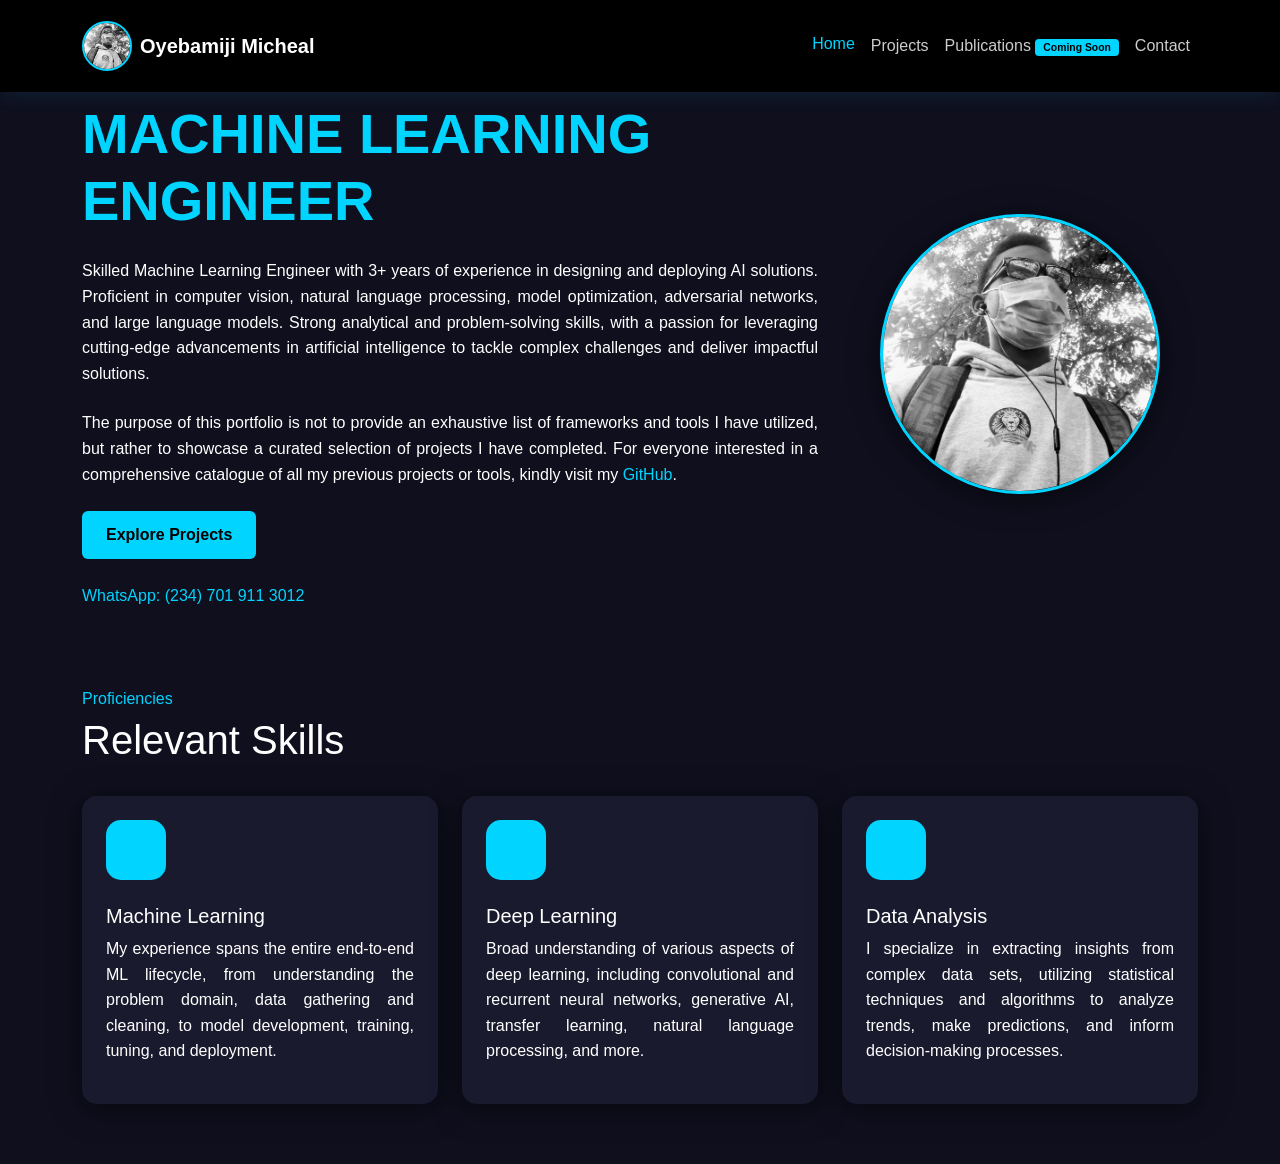
==== commit d676433e: "Hide 100 nlp papers for now" ====
--- a/index.html
+++ b/index.html
@@ -338,9 +338,9 @@
                     <li class="nav-item">
                         <a class="nav-link" onclick="showPage('projects')">Projects</a>
                     </li>
-                    <li class="nav-item">
+                    <!-- <li class="nav-item">
                         <a class="nav-link" onclick="showPage('nlp-challenge')">100 NLP Papers</a>
-                    </li>
+                    </li> -->
                     <li class="nav-item">
                         <a class="nav-link" onclick="showPage('publications')">
                             Publications <span class="coming-soon-badge">Coming Soon</span>
@@ -371,7 +371,7 @@
                     </p>
                     <div class="mt-4">
                         <a href="#" onclick="showPage('projects')" class="btn btn-brand me-3">Explore Projects</a>
-                        <a href="#" onclick="showPage('nlp-challenge')" class="btn btn-outline-light">100 NLP Papers Challenge</a>
+                        <!-- <a href="#" onclick="showPage('nlp-challenge')" class="btn btn-outline-light">100 NLP Papers Challenge</a> -->
                     </div>
                     <div class="mt-4">
                         <a href="https://wa.me/2347019113012" target="_blank" class="link-custom">
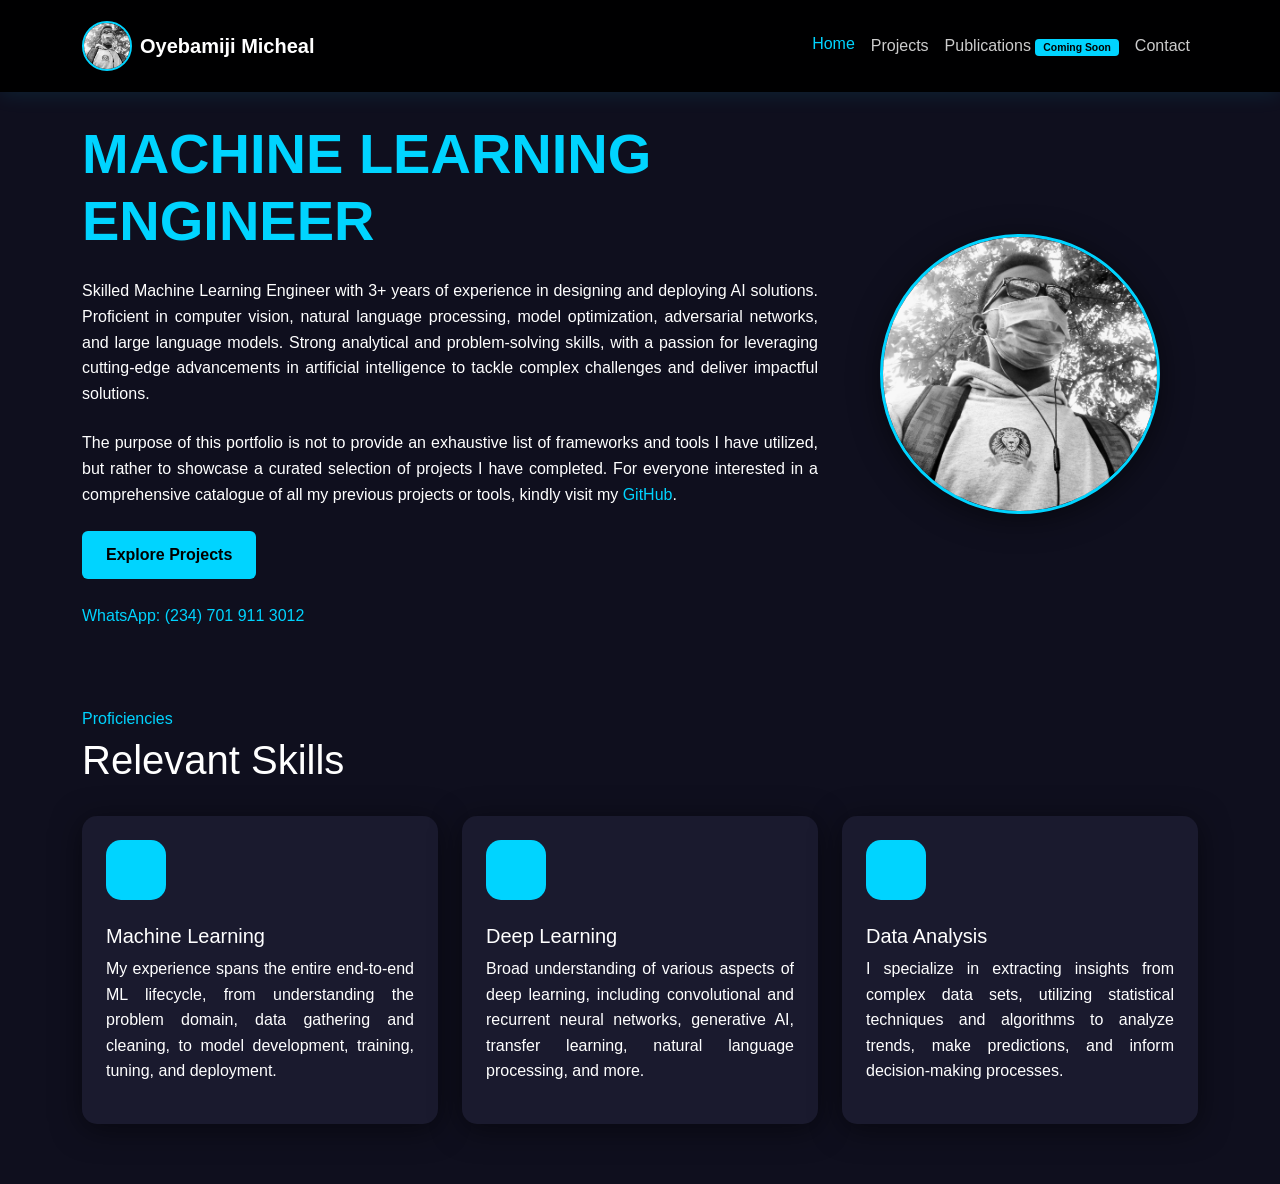
==== commit aa42d5d0: "Fix overlapping on navbar for desktop and mobile" ====
--- a/index.html
+++ b/index.html
@@ -69,7 +69,7 @@
         .page-section {
             display: none;
             min-height: 100vh;
-            padding-top: 100px;
+            padding-top: 120px;
             padding-bottom: 60px;
             opacity: 0;
             transition: opacity 0.5s ease-in-out;
@@ -308,7 +308,7 @@
 
         @media (max-width: 768px) {
             .page-section {
-                padding-top: 80px;
+                padding-top: 120px;
             }
 
             .project-tabs {
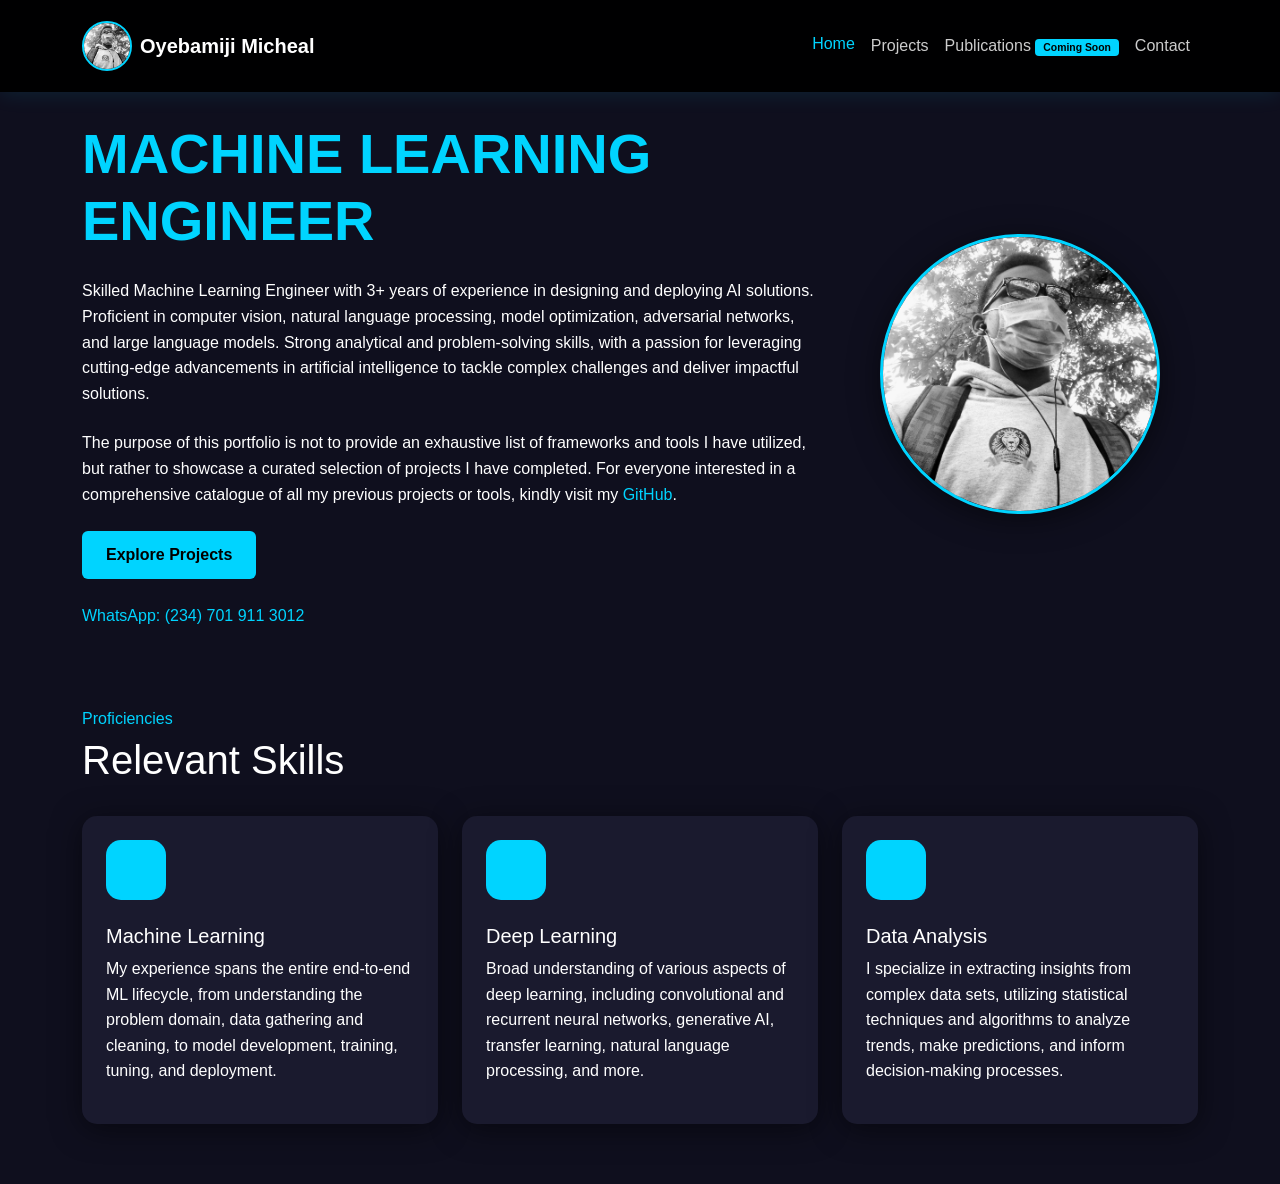
==== commit 95b0a444: "Dont justify text" ====
--- a/index.html
+++ b/index.html
@@ -363,10 +363,10 @@
                     <h1 class="display-4 fw-bold">
                         <span class="text-brand">MACHINE LEARNING ENGINEER</span>
                     </h1>
-                    <p class="mt-4 mb-4" style="text-align: justify;">
+                    <p class="mt-4 mb-4">
                         Skilled Machine Learning Engineer with 3+ years of experience in designing and deploying AI solutions. Proficient in computer vision, natural language processing, model optimization, adversarial networks, and large language models. Strong analytical and problem-solving skills, with a passion for leveraging cutting-edge advancements in artificial intelligence to tackle complex challenges and deliver impactful solutions.
                     </p>
-                    <p class="mt-2 mb-4" style="text-align: justify;">
+                    <p class="mt-2 mb-4">
                         The purpose of this portfolio is not to provide an exhaustive list of frameworks and tools I have utilized, but rather to showcase a curated selection of projects I have completed. For everyone interested in a comprehensive catalogue of all my previous projects or tools, kindly visit my <a href="https://github.com/Oyebamiji-Micheal" target="_blank" class="link-custom">GitHub</a>.
                     </p>
                     <div class="mt-4">
@@ -400,7 +400,7 @@
                                 <i class="las la-pencil-ruler"></i>
                             </div>
                             <h5 class="mt-4 mb-2">Machine Learning</h5>
-                            <p style="text-align: justify;">
+                            <p>
                                 My experience spans the entire end-to-end ML lifecycle, from understanding the problem domain, data gathering and cleaning, to model development, training, tuning, and deployment.
                             </p>
                         </div>
@@ -412,7 +412,7 @@
                                 <i class="las la-laptop-code"></i>
                             </div>
                             <h5 class="mt-4 mb-2">Deep Learning</h5>
-                            <p style="text-align: justify;">
+                            <p>
                                 Broad understanding of various aspects of deep learning, including convolutional and recurrent neural networks, generative AI, transfer learning, natural language processing, and more.
                             </p>
                         </div>
@@ -424,7 +424,7 @@
                                 <i class="las la-chart-bar"></i>
                             </div>
                             <h5 class="mt-4 mb-2">Data Analysis</h5>
-                            <p style="text-align: justify;">
+                            <p>
                                 I specialize in extracting insights from complex data sets, utilizing statistical techniques and algorithms to analyze trends, make predictions, and inform decision-making processes.
                             </p>
                         </div>
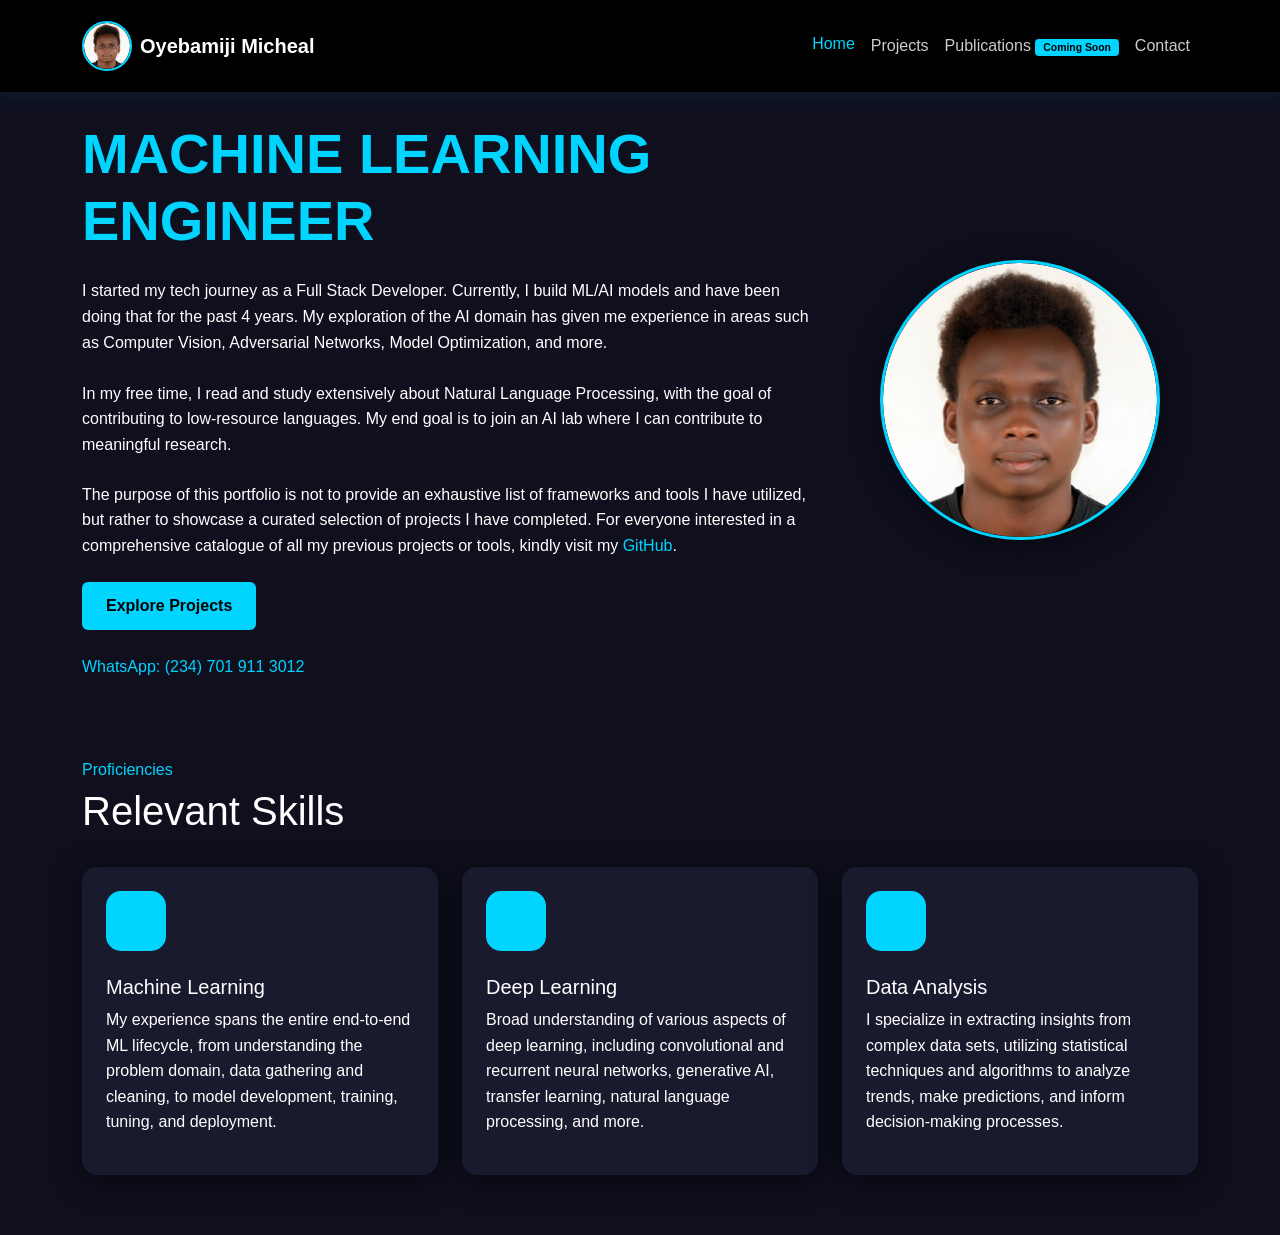
==== commit c4134cb2: "Update index.html" ====
--- a/index.html
+++ b/index.html
@@ -324,7 +324,7 @@
     <nav class="navbar navbar-expand-lg navbar-dark fixed-top navbar-horizontal">
         <div class="container">
             <a class="navbar-brand d-flex align-items-center" href="#" onclick="showPage('home')">
-                <img src="./assets/images/my-picture-2.jpg" class="rounded-circle me-2" alt="Oyebamiji Micheal">
+                <img src="./assets/images/my-picture-3.png" class="rounded-circle me-2" alt="Oyebamiji Micheal">
                 <span class="fw-bold">Oyebamiji Micheal</span>
             </a>
             <button class="navbar-toggler" type="button" data-bs-toggle="collapse" data-bs-target="#navbarNav">
@@ -364,7 +364,9 @@
                         <span class="text-brand">MACHINE LEARNING ENGINEER</span>
                     </h1>
                     <p class="mt-4 mb-4">
-                        Skilled Machine Learning Engineer with 3+ years of experience in designing and deploying AI solutions. Proficient in computer vision, natural language processing, model optimization, adversarial networks, and large language models. Strong analytical and problem-solving skills, with a passion for leveraging cutting-edge advancements in artificial intelligence to tackle complex challenges and deliver impactful solutions.
+                        I started my tech journey as a Full Stack Developer. Currently, I build ML/AI models and have been doing that for the past 4 years. My exploration of the AI domain has given me experience in areas such as Computer Vision, Adversarial Networks, Model Optimization, and more. <br><br>
+                        In my free time, I read and study extensively about Natural Language Processing, with the goal of contributing to low-resource languages. My end goal is to join an AI lab where I can contribute to meaningful research.
+
                     </p>
                     <p class="mt-2 mb-4">
                         The purpose of this portfolio is not to provide an exhaustive list of frameworks and tools I have utilized, but rather to showcase a curated selection of projects I have completed. For everyone interested in a comprehensive catalogue of all my previous projects or tools, kindly visit my <a href="https://github.com/Oyebamiji-Micheal" target="_blank" class="link-custom">GitHub</a>.
@@ -380,7 +382,7 @@
                     </div>
                 </div>
                 <div class="col-lg-4 d-none d-lg-block text-center">
-                    <img src="./assets/images/my-picture-2.jpg" class="rounded-circle shadow-effect" alt="Oyebamiji Micheal" style="width: 280px; height: 280px; object-fit: cover; border: 3px solid var(--color-brand);">
+                    <img src="./assets/images/my-picture-3.png" class="rounded-circle shadow-effect" alt="Oyebamiji Micheal" style="width: 280px; height: 280px; object-fit: cover; border: 3px solid var(--color-brand);">
                 </div>
             </div>
 
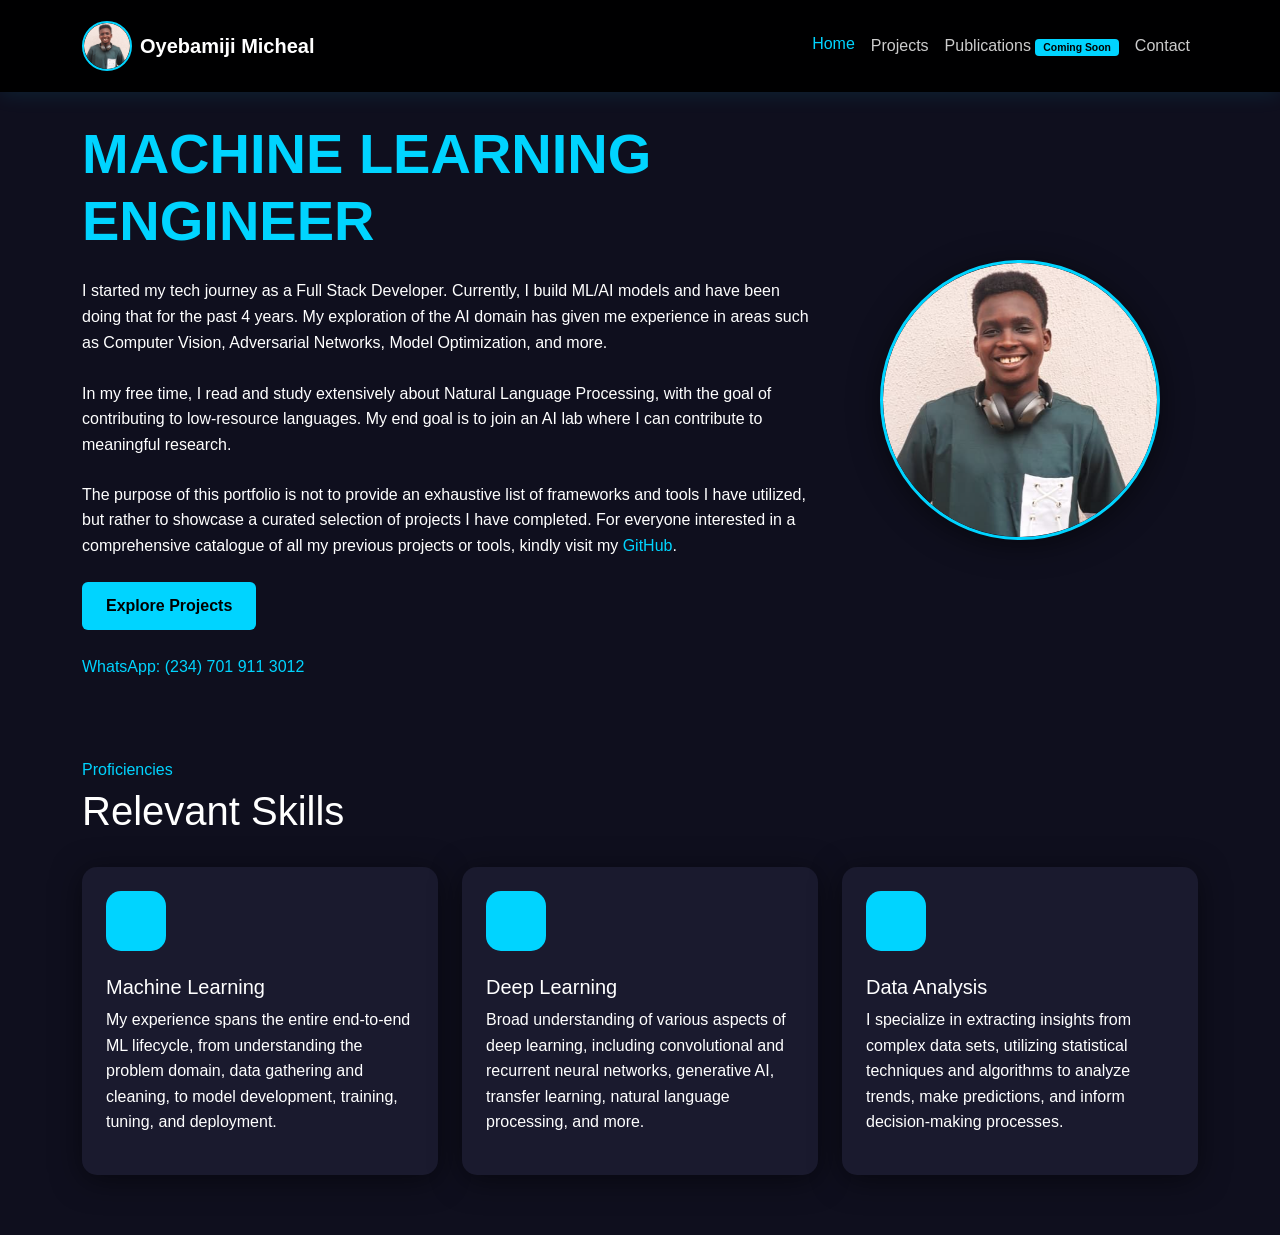
==== commit 0f7e2007: "Update index.html" ====
--- a/index.html
+++ b/index.html
@@ -324,7 +324,7 @@
     <nav class="navbar navbar-expand-lg navbar-dark fixed-top navbar-horizontal">
         <div class="container">
             <a class="navbar-brand d-flex align-items-center" href="#" onclick="showPage('home')">
-                <img src="./assets/images/my-picture-3.png" class="rounded-circle me-2" alt="Oyebamiji Micheal">
+                <img src="./assets/images/my-picture-4.png" class="rounded-circle me-2" alt="Oyebamiji Micheal">
                 <span class="fw-bold">Oyebamiji Micheal</span>
             </a>
             <button class="navbar-toggler" type="button" data-bs-toggle="collapse" data-bs-target="#navbarNav">
@@ -382,7 +382,7 @@
                     </div>
                 </div>
                 <div class="col-lg-4 d-none d-lg-block text-center">
-                    <img src="./assets/images/my-picture-3.png" class="rounded-circle shadow-effect" alt="Oyebamiji Micheal" style="width: 280px; height: 280px; object-fit: cover; border: 3px solid var(--color-brand);">
+                    <img src="./assets/images/my-picture-4.png" class="rounded-circle shadow-effect" alt="Oyebamiji Micheal" style="width: 280px; height: 280px; object-fit: cover; border: 3px solid var(--color-brand);">
                 </div>
             </div>
 
